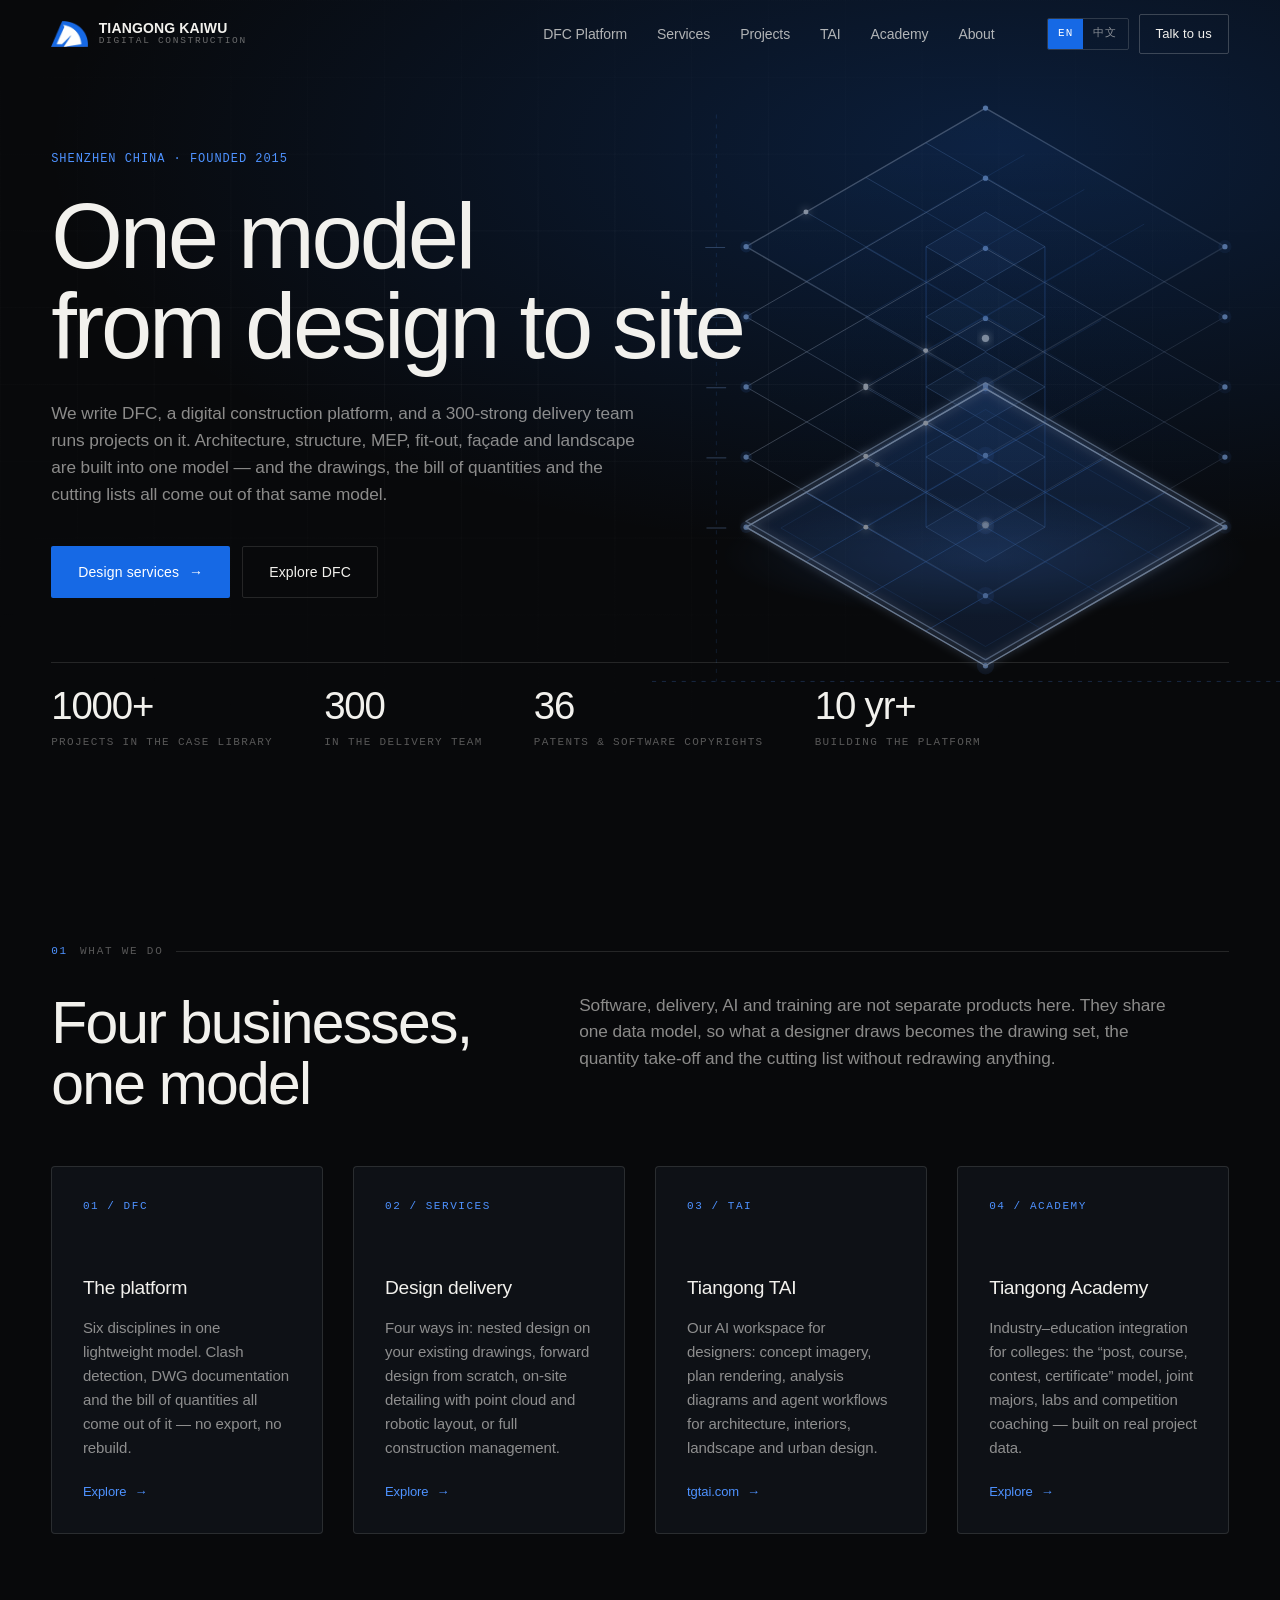
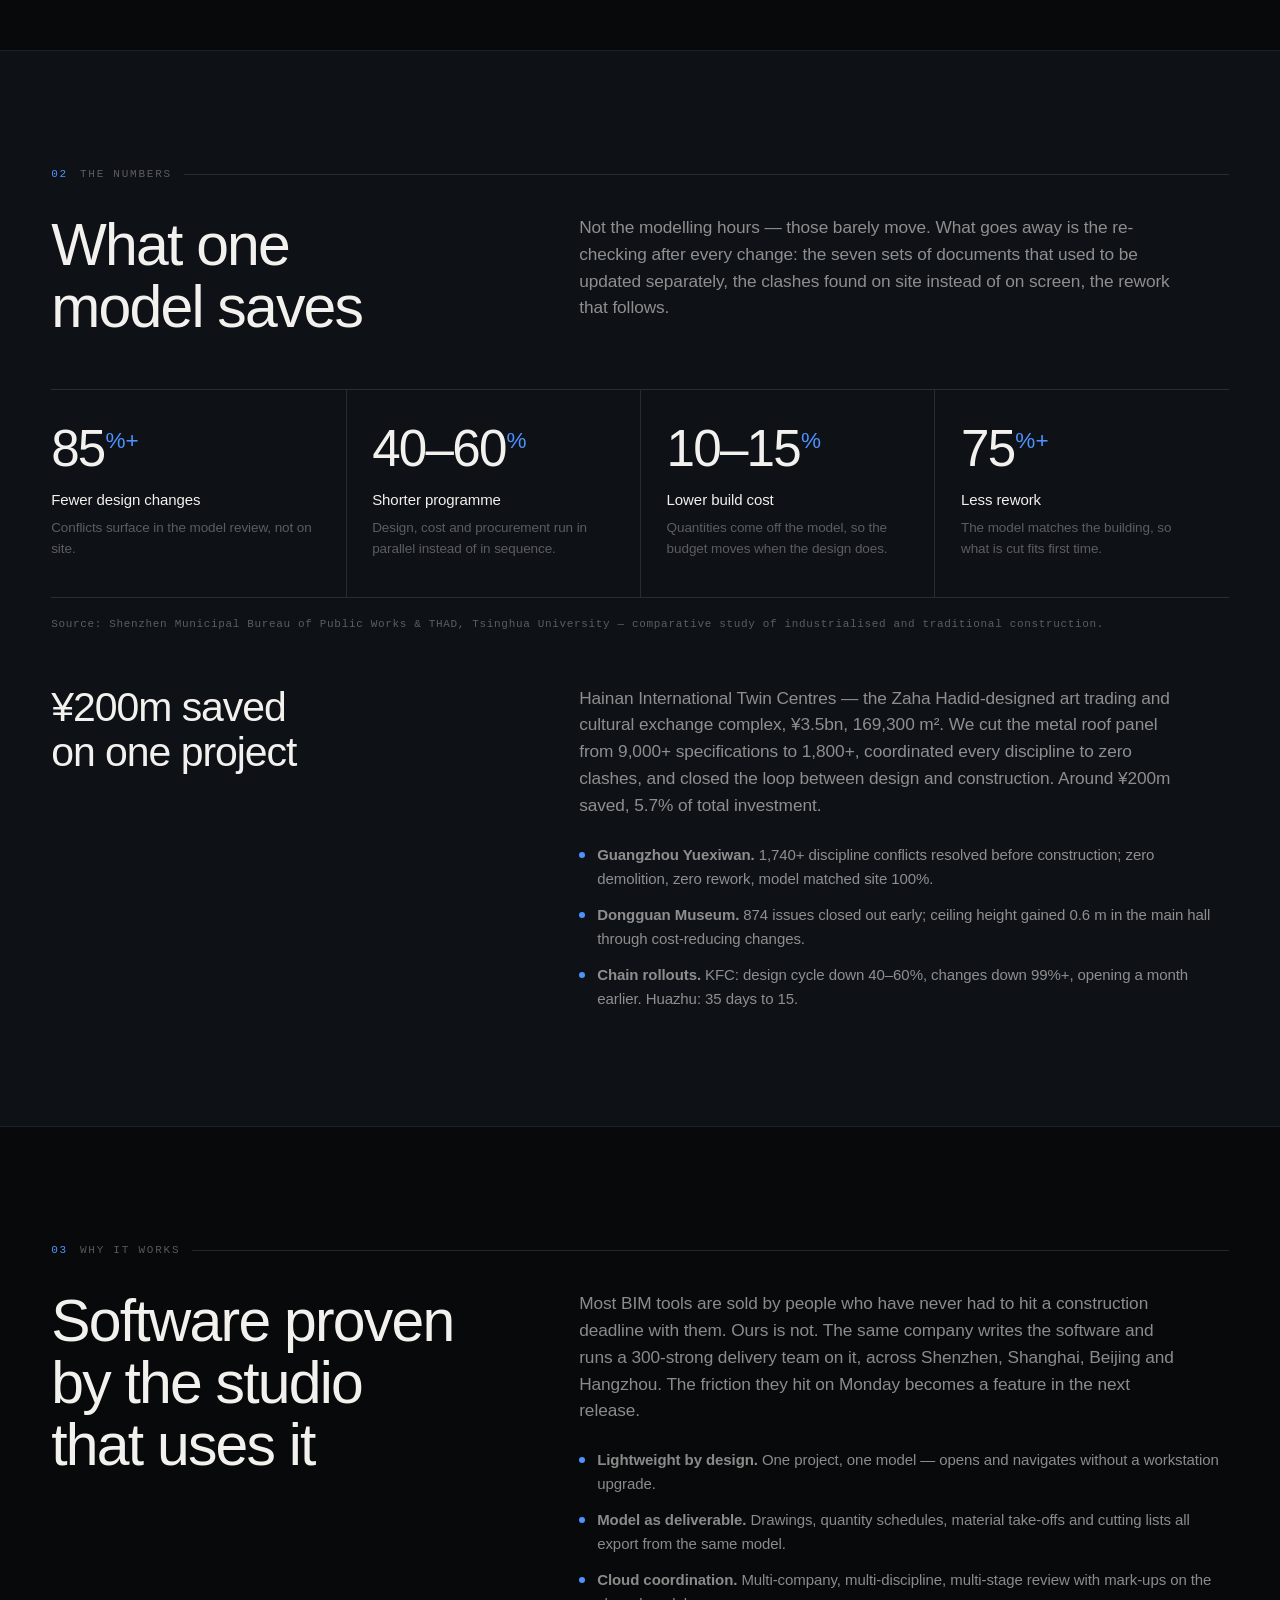
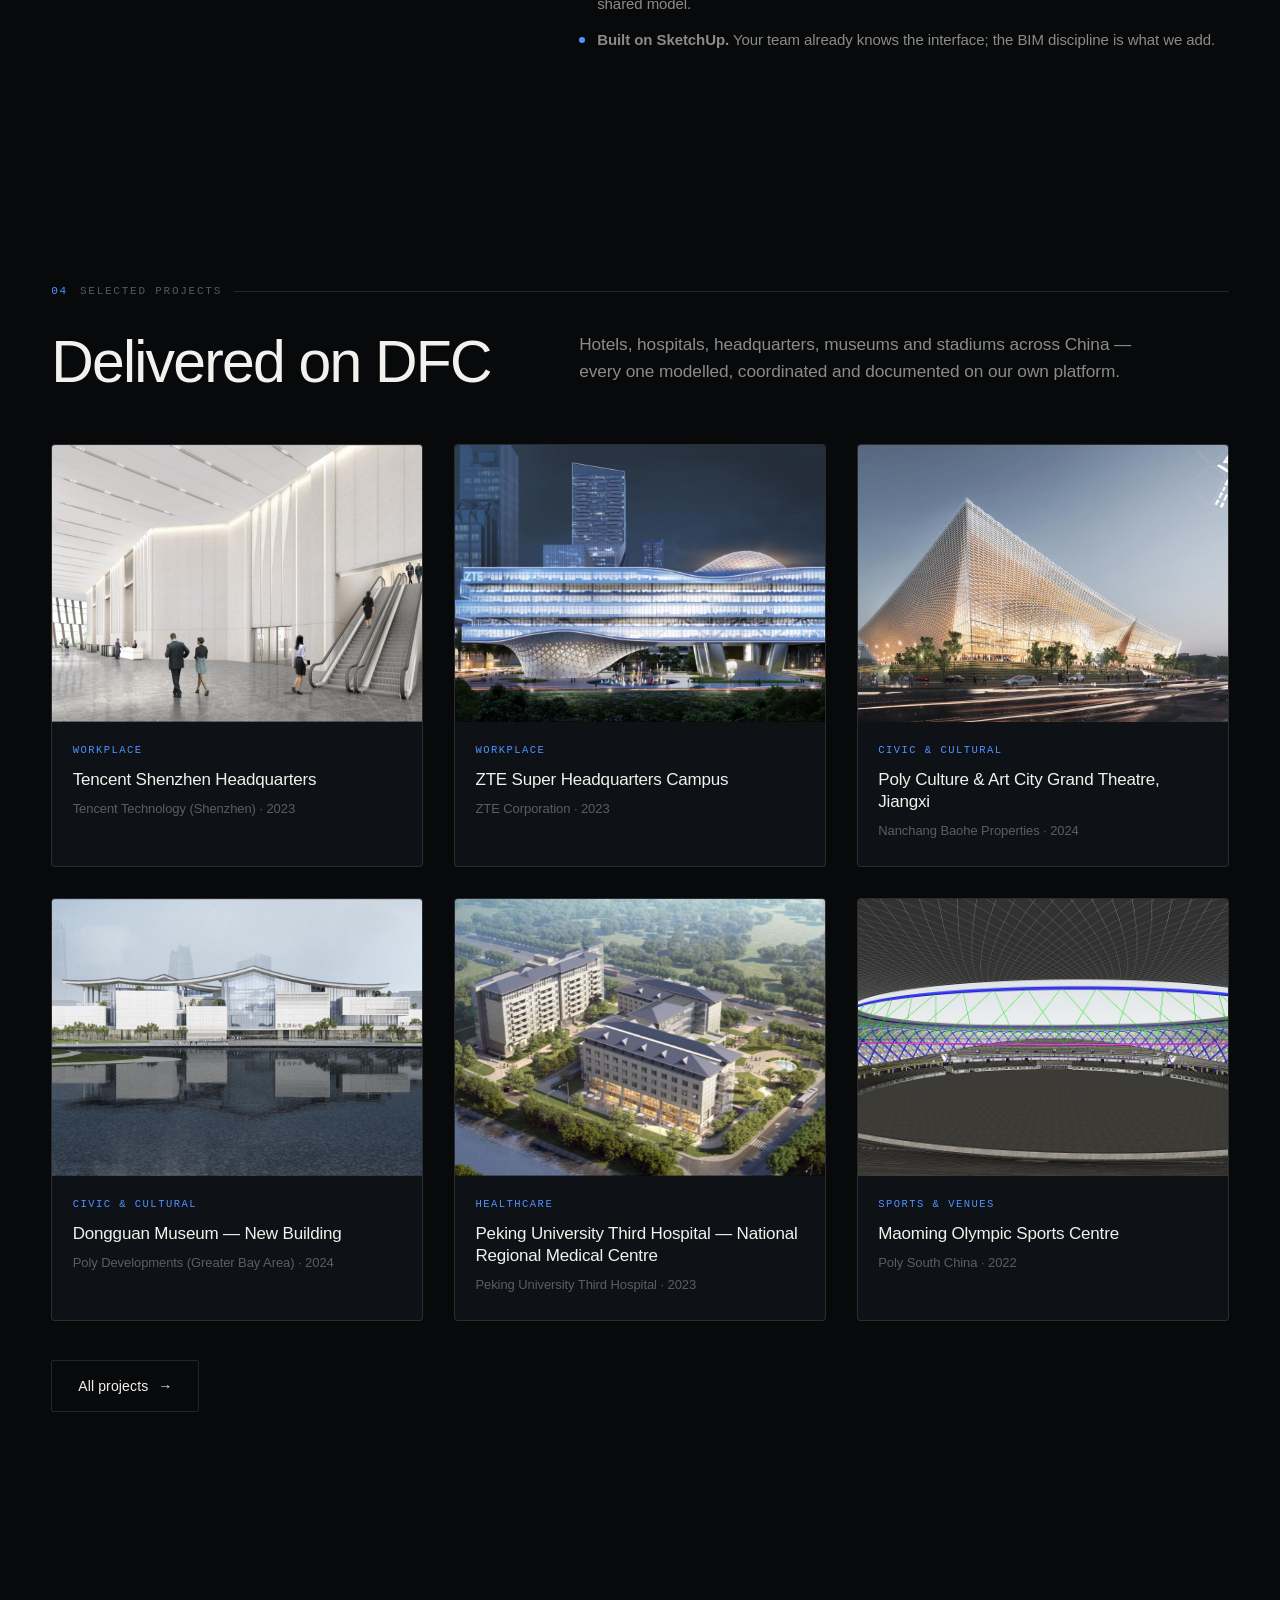
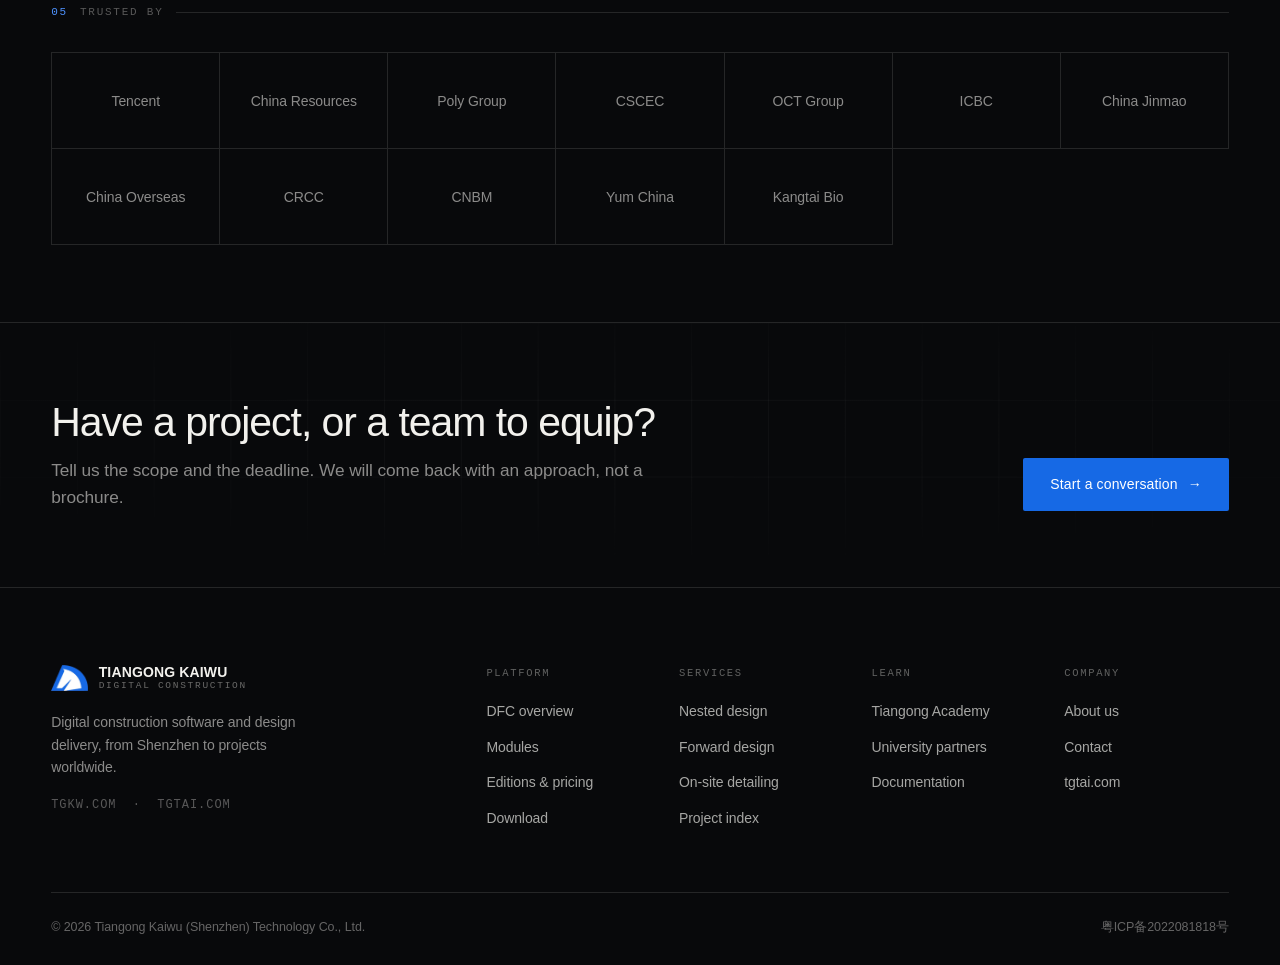
==== index.html @ 5122f786 "按 2026-09-18 会议纪要修改官网 团队规模口径（纪要第 1 条 / 核心结论第二条）   首页「150 人的设计团队」改为「300 人的实施落地团队」。同页数据条的   238、论证段的 7" ====
<!DOCTYPE html>
<html lang="en" data-lang="en">
<head>
<meta charset="UTF-8">
<meta name="viewport" content="width=device-width, initial-scale=1">
<title>Tiangong Kaiwu — Digital Construction Software &amp; Design Delivery</title>
<meta name="description" content="Tiangong Kaiwu builds DFC, a digital construction platform, and delivers BIM design on it with a 300-strong team: one model from concept to site, cutting design changes by 85% and rework by 75% across 1000+ benchmark projects.">
<link rel="icon" href="assets/img/tgkw_logo.png">
<link rel="stylesheet" href="assets/css/main.css">
</head>
<body>
<header data-hdr></header>

<main>

  <!-- ============ HERO ============ -->
  <section class="hero">
    <div class="hero__bg"><div class="blueprint"></div></div>
    <img src="assets/img/hero-axon.svg" alt=""
         style="position:absolute;right:-6%;top:8%;width:min(58vw,820px);opacity:.55;z-index:0;pointer-events:none">
    <div class="wrap hero__in">
      <div class="hero__grid">
        <div>
          <p class="mono accent reveal" style="margin-bottom:22px">
            <span data-lang="en">Shenzhen China · Founded 2015</span>
            <span data-lang="zh">深圳 · 始于 2015</span>
          </p>
          <h1 class="display reveal" data-delay="60">
            <span data-lang="en">One model<br>from design to site</span>
            <span data-lang="zh">一个模型<br>贯通设计与建造</span>
          </h1>
          <p class="lede reveal" data-delay="140">
            <span data-lang="en">We write DFC, a digital construction platform, and a 300-strong delivery team runs projects on it. Architecture, structure, MEP, fit-out, façade and landscape are built into one model — and the drawings, the bill of quantities and the cutting lists all come out of that same model.</span>
            <span data-lang="zh">我们研发 DFC 数字建造平台，并由一支 300 人的实施落地团队用它做项目。建筑、结构、机电、装饰、幕墙、园林建在同一个模型里，施工图、工程量清单与下料单，全部从这一个模型出。</span>
          </p>
          <div class="btn-row reveal" data-delay="200">
            <a class="btn btn--primary" href="services.html">
              <span data-lang="en">Design services</span><span data-lang="zh">设计服务</span>
              <span class="arw">→</span></a>
            <a class="btn btn--ghost" href="dfc.html">
              <span data-lang="en">Explore DFC</span><span data-lang="zh">了解 DFC</span></a>
          </div>
        </div>
      </div>

      <div class="hero__meta reveal" data-delay="260">
        <div><div class="metric__n">1000+</div><div class="metric__l">
          <span data-lang="en">Projects in the case library</span><span data-lang="zh">标杆项目案例</span></div></div>
        <div><div class="metric__n">300</div><div class="metric__l">
          <span data-lang="en">In the delivery team</span><span data-lang="zh">实施落地团队</span></div></div>
        <div><div class="metric__n">36</div><div class="metric__l">
          <span data-lang="en">Patents &amp; software copyrights</span><span data-lang="zh">发明专利与软著</span></div></div>
        <div><div class="metric__n">10 yr+</div><div class="metric__l">
          <span data-lang="en">Building the platform</span><span data-lang="zh">平台自研积累</span></div></div>
      </div>
    </div>
  </section>

  <!-- ============ WHAT WE DO ============ -->
  <section class="section" id="what">
    <div class="wrap">
      <p class="eyebrow reveal"><span class="num">01</span>
        <span data-lang="en">What we do</span><span data-lang="zh">我们做什么</span></p>
      <div class="grid--sidecar grid">
        <h2 class="h1 reveal">
          <span data-lang="en">Four businesses, one model</span>
          <span data-lang="zh">四条业务线，同一个模型</span>
        </h2>
        <p class="lede reveal" data-delay="80">
          <span data-lang="en">Software, delivery, AI and training are not separate products here. They share one data model, so what a designer draws becomes the drawing set, the quantity take-off and the cutting list without redrawing anything.</span>
          <span data-lang="zh">软件、交付、AI 与培训不是四件独立的产品，而是共用一套数据模型：设计师画的模型，直接成为施工图、工程量清单与下料单，无需二次绘制。</span>
        </p>
      </div>

      <div class="grid grid--4 mt-l">
        <a class="card reveal" href="dfc.html">
          <div class="card__ix">01 / DFC</div>
          <h3 class="card__t"><span data-lang="en">The platform</span><span data-lang="zh">DFC 平台</span></h3>
          <p class="card__d">
            <span data-lang="en">Six disciplines in one lightweight model. Clash detection, DWG documentation and the bill of quantities all come out of it — no export, no rebuild.</span>
            <span data-lang="zh">六大专业集成于同一轻量化模型。碰撞检查、DWG 出图与工程量清单全部由它导出，不转换、不重建。</span>
          </p>
          <span class="card__f"><span data-lang="en">Explore</span><span data-lang="zh">了解</span> <span class="arw">→</span></span>
        </a>
        <a class="card reveal" href="services.html" data-delay="60">
          <div class="card__ix">02 / <span data-lang="en">SERVICES</span><span data-lang="zh">服务</span></div>
          <h3 class="card__t"><span data-lang="en">Design delivery</span><span data-lang="zh">设计交付</span></h3>
          <p class="card__d">
            <span data-lang="en">Four ways in: nested design on your existing drawings, forward design from scratch, on-site detailing with point cloud and robotic layout, or full construction management.</span>
            <span data-lang="zh">四种切入方式：基于既有图纸的嵌套设计、从零开始的正向设计、点云与机器人放线的现场深化，以及全过程施工管理。</span>
          </p>
          <span class="card__f"><span data-lang="en">Explore</span><span data-lang="zh">了解</span> <span class="arw">→</span></span>
        </a>
        <a class="card reveal" href="tai.html" data-delay="120">
          <div class="card__ix">03 / TAI</div>
          <h3 class="card__t"><span data-lang="en">Tiangong TAI</span><span data-lang="zh">天宫 TAI</span></h3>
          <p class="card__d">
            <span data-lang="en">Our AI workspace for designers: concept imagery, plan rendering, analysis diagrams and agent workflows for architecture, interiors, landscape and urban design.</span>
            <span data-lang="zh">面向设计师的 AI 工作空间：概念表现、平面渲染、分析图与 Agent 工作流，覆盖建筑、室内、景观与城市设计。</span>
          </p>
          <span class="card__f">tgtai.com <span class="arw">→</span></span>
        </a>
        <a class="card reveal" href="academy.html" data-delay="180">
          <div class="card__ix">04 / <span data-lang="en">ACADEMY</span><span data-lang="zh">教育</span></div>
          <h3 class="card__t"><span data-lang="en">Tiangong Academy</span><span data-lang="zh">天宫课堂</span></h3>
          <p class="card__d">
            <span data-lang="en">Industry–education integration for colleges: the “post, course, contest, certificate” model, joint majors, labs and competition coaching — built on real project data.</span>
            <span data-lang="zh">面向院校的产教融合：岗课赛证一体化育人、共建专业与实训室、赛事辅导，全部基于真实项目数据。</span>
          </p>
          <span class="card__f"><span data-lang="en">Explore</span><span data-lang="zh">了解</span> <span class="arw">→</span></span>
        </a>
      </div>
    </div>
  </section>

  <!-- ============ OUTCOMES ============ -->
  <section class="section" data-surface="alt" id="outcomes">
    <div class="wrap">
      <p class="eyebrow reveal"><span class="num">02</span>
        <span data-lang="en">The numbers</span><span data-lang="zh">可验证的结果</span></p>
      <div class="grid grid--sidecar">
        <h2 class="h1 reveal">
          <span data-lang="en">What one model saves</span>
          <span data-lang="zh">一模到底，省下的是什么</span>
        </h2>
        <p class="lede reveal" data-delay="60">
          <span data-lang="en">Not the modelling hours — those barely move. What goes away is the re-checking after every change: the seven sets of documents that used to be updated separately, the clashes found on site instead of on screen, the rework that follows.</span>
          <span data-lang="zh">省下的不是建模工时——那部分变化不大。真正省掉的，是每次修改之后的反复核对：过去要分别更新的七类成果、到现场才发现的专业冲突，以及随之而来的返工。</span>
        </p>
      </div>

      <ul class="stats mt-l reveal">
        <li>
          <span class="stats__n">85<sup>%+</sup></span>
          <span class="stats__l"><span data-lang="en">Fewer design changes</span><span data-lang="zh">设计变更减少</span></span>
          <span class="stats__d"><span data-lang="en">Conflicts surface in the model review, not on site.</span>
            <span data-lang="zh">冲突在模型评审阶段暴露，而不是在现场。</span></span>
        </li>
        <li>
          <span class="stats__n">40–60<sup>%</sup></span>
          <span class="stats__l"><span data-lang="en">Shorter programme</span><span data-lang="zh">开发周期缩短</span></span>
          <span class="stats__d"><span data-lang="en">Design, cost and procurement run in parallel instead of in sequence.</span>
            <span data-lang="zh">设计、成本与招采并行推进，而非逐段串行。</span></span>
        </li>
        <li>
          <span class="stats__n">10–15<sup>%</sup></span>
          <span class="stats__l"><span data-lang="en">Lower build cost</span><span data-lang="zh">建造成本降低</span></span>
          <span class="stats__d"><span data-lang="en">Quantities come off the model, so the budget moves when the design does.</span>
            <span data-lang="zh">工程量由模型直出，设计一改，成本同步可见。</span></span>
        </li>
        <li>
          <span class="stats__n">75<sup>%+</sup></span>
          <span class="stats__l"><span data-lang="en">Less rework</span><span data-lang="zh">返工率下降</span></span>
          <span class="stats__d"><span data-lang="en">The model matches the building, so what is cut fits first time.</span>
            <span data-lang="zh">模型与现场一致，下料一次到位。</span></span>
        </li>
      </ul>
      <p class="stats-note reveal">
        <span data-lang="en">Source: Shenzhen Municipal Bureau of Public Works &amp; THAD, Tsinghua University — comparative study of industrialised and traditional construction.</span>
        <span data-lang="zh">数据来源：深圳市建筑工务署 · 清华大学建筑设计研究院《工业化建造模式与传统建造模式数字化比较研究》课题</span>
      </p>

      <div class="grid grid--sidecar mt-l">
        <h3 class="h2 reveal">
          <span data-lang="en">¥200m saved on one project</span>
          <span data-lang="zh">一个项目，省下 2 亿元</span>
        </h3>
        <div>
          <p class="lede reveal" data-delay="60">
            <span data-lang="en">Hainan International Twin Centres — the Zaha Hadid-designed art trading and cultural exchange complex, ¥3.5bn, 169,300 m². We cut the metal roof panel from 9,000+ specifications to 1,800+, coordinated every discipline to zero clashes, and closed the loop between design and construction. Around ¥200m saved, 5.7% of total investment.</span>
            <span data-lang="zh">海南国际双中心——扎哈事务所设计的文物艺术品交易中心与国际文化交流中心，总投资 35 亿元，16.93 万㎡。金属屋面板规格从 9000 余种优化至 1800 余种，全专业零碰撞，设计与施工闭环管理。合计节省约 2 亿元，占总投资的 5.7%。</span>
          </p>
          <ul class="checks reveal" data-delay="120">
            <li><span data-lang="en"><strong>Guangzhou Yuexiwan.</strong> 1,740+ discipline conflicts resolved before construction; zero demolition, zero rework, model matched site 100%.</span>
                <span data-lang="zh"><strong>广州玥玺湾。</strong>施工前前置解决专业冲突 1740+ 条，零拆改、零返工，模型与现场 100% 吻合。</span></li>
            <li><span data-lang="en"><strong>Dongguan Museum.</strong> 874 issues closed out early; ceiling height gained 0.6 m in the main hall through cost-reducing changes.</span>
                <span data-lang="zh"><strong>东莞市博物馆。</strong>前置解决各专业问题 874 条；通过设计优化实现"负变更"，综合大厅净高提升 0.6 米。</span></li>
            <li><span data-lang="en"><strong>Chain rollouts.</strong> KFC: design cycle down 40–60%, changes down 99%+, opening a month earlier. Huazhu: 35 days to 15.</span>
                <span data-lang="zh"><strong>连锁品牌复制。</strong>肯德基：设计周期缩短 40–60%，变更减少 99%+，开业提前一个月。华住：35 天压缩至 15 天。</span></li>
          </ul>
        </div>
      </div>
    </div>
  </section>

  <!-- ============ THE ARGUMENT ============ -->
  <section class="section">
    <div class="wrap">
      <p class="eyebrow reveal"><span class="num">03</span>
        <span data-lang="en">Why it works</span><span data-lang="zh">为什么成立</span></p>
      <div class="grid grid--sidecar">
        <h2 class="h1 reveal">
          <span data-lang="en">Software proven by the studio that uses it</span>
          <span data-lang="zh">软件的说服力，来自用它干活的团队</span>
        </h2>
        <div>
          <p class="lede reveal" data-delay="60">
            <span data-lang="en">Most BIM tools are sold by people who have never had to hit a construction deadline with them. Ours is not. The same company writes the software and runs a 300-strong delivery team on it, across Shenzhen, Shanghai, Beijing and Hangzhou. The friction they hit on Monday becomes a feature in the next release.</span>
            <span data-lang="zh">多数 BIM 软件的开发者，从未真正用它赶过施工节点。我们不同：写代码的和做项目的是同一家公司，300 人的实施落地团队分布在深圳、上海、北京、杭州，每天用它交付。他们周一遇到的卡点，会成为下一个版本的功能。</span>
          </p>
          <ul class="checks reveal" data-delay="120">
            <li><span data-lang="en"><strong>Lightweight by design.</strong> One project, one model — opens and navigates without a workstation upgrade.</span>
                <span data-lang="zh"><strong>轻量化。</strong>一个项目一个模型，打开浏览不卡顿，无需升级图形工作站。</span></li>
            <li><span data-lang="en"><strong>Model as deliverable.</strong> Drawings, quantity schedules, material take-offs and cutting lists all export from the same model.</span>
                <span data-lang="zh"><strong>一模多用。</strong>施工图、工程量清单、物料表、下料单，均由同一模型导出。</span></li>
            <li><span data-lang="en"><strong>Cloud coordination.</strong> Multi-company, multi-discipline, multi-stage review with mark-ups on the shared model.</span>
                <span data-lang="zh"><strong>云端协同。</strong>多公司、多专业、多阶段协作，模型审图可批注。</span></li>
            <li><span data-lang="en"><strong>Built on SketchUp.</strong> Your team already knows the interface; the BIM discipline is what we add.</span>
                <span data-lang="zh"><strong>基于 SketchUp。</strong>团队无需重学界面，我们补齐的是 BIM 能力。</span></li>
          </ul>
        </div>
      </div>
    </div>
  </section>

  <!-- ============ FEATURED PROJECTS ============ -->
  <section class="section">
    <div class="wrap">
      <p class="eyebrow reveal"><span class="num">04</span>
        <span data-lang="en">Selected projects</span><span data-lang="zh">精选项目</span></p>
      <div class="grid grid--sidecar">
        <h2 class="h1 reveal">
          <span data-lang="en">Delivered on DFC</span>
          <span data-lang="zh">全部由 DFC 交付</span>
        </h2>
        <p class="lede reveal" data-delay="60">
          <span data-lang="en">Hotels, hospitals, headquarters, museums and stadiums across China — every one modelled, coordinated and documented on our own platform.</span>
          <span data-lang="zh">酒店、医院、总部、博物馆与体育场馆，遍布全国。每一个都在我们自己的平台上建模、协同与出图。</span>
        </p>
      </div>
      <div class="grid grid--3 mt-l" data-projects-featured="6"></div>
      <div class="btn-row">
        <a class="btn btn--ghost" href="projects.html">
          <span data-lang="en">All projects</span><span data-lang="zh">全部项目</span> <span class="arw">→</span></a>
      </div>
    </div>
  </section>

  <!-- ============ CLIENTS ============ -->
  <section class="section section--tight">
    <div class="wrap">
      <p class="eyebrow reveal"><span class="num">05</span>
        <span data-lang="en">Trusted by</span><span data-lang="zh">服务客户</span></p>
      <ul class="logos reveal" data-clients></ul>
    </div>
  </section>

  <!-- ============ CTA ============ -->
  <section class="section section--tight cta">
    <div class="blueprint"></div>
    <div class="wrap cta__in">
      <div>
        <h2 class="h2 reveal">
          <span data-lang="en">Have a project, or a team to equip?</span>
          <span data-lang="zh">有项目，或有团队需要工具？</span>
        </h2>
        <p class="lede mt-s reveal" data-delay="60">
          <span data-lang="en">Tell us the scope and the deadline. We will come back with an approach, not a brochure.</span>
          <span data-lang="zh">告诉我们范围与工期，我们回复方案，而不是宣传册。</span>
        </p>
      </div>
      <div class="btn-row reveal" data-delay="120" style="margin-top:0">
        <a class="btn btn--primary" href="contact.html">
          <span data-lang="en">Start a conversation</span><span data-lang="zh">开始沟通</span> <span class="arw">→</span></a>
      </div>
    </div>
  </section>

</main>

<footer data-ftr></footer>
<script src="assets/js/data.js"></script>
<script src="assets/js/site.js"></script>
</body>
</html>
---- assets/css/main.css ----
/* ==========================================================================
   TIANGONG KAIWU — Design System
   Edit tokens here; everything else inherits.
   ========================================================================== */

/* ---- 1. Tokens ---------------------------------------------------------- */
:root{
  /* Brand */
  --brand:        #1669E5;
  --brand-lift:   #4E92FF;
  --brand-deep:   #0B3F8F;

  /* Ink surfaces (default = dark) */
  --bg:           #08090B;
  --bg-2:         #0E1116;
  --bg-3:         #151A21;
  --fg:           #F2F1ED;
  --muted:        rgba(242,241,237,.56);
  --faint:        rgba(242,241,237,.34);
  --line:         rgba(242,241,237,.12);
  --line-soft:    rgba(242,241,237,.07);

  /* Type */
  --font-sans: -apple-system, BlinkMacSystemFont, "Segoe UI", "Helvetica Neue",
               "PingFang SC", "Hiragino Sans GB", "Microsoft YaHei",
               "Source Han Sans SC", "Noto Sans CJK SC", sans-serif;
  --font-mono: ui-monospace, SFMono-Regular, "SF Mono", Menlo, Consolas,
               "Liberation Mono", monospace;

  /* Rhythm */
  --wrap:       1400px;
  --gutter:     clamp(20px, 4vw, 56px);
  --sec-y:      clamp(72px, 9vw, 152px);
  --radius:     2px;
  --radius-lg:  4px;

  /* Motion */
  --ease: cubic-bezier(.22,.61,.36,1);
}

/* Alt surface — put data-surface="alt" on any <section> for a subtle
   step up from the page background while staying in the dark palette. */
[data-surface="alt"]{
  --bg:        #0E1116;
  --bg-2:      #161B22;
  --bg-3:      #1D242E;
}
.section[data-surface="alt"]{ border-block:1px solid var(--line-soft); }
.section[data-surface="alt"]:last-child{ border-bottom:0; }

/* Light surface — available but unused; the site runs one dark palette. */
[data-surface="light"]{
  --bg:        #F2F1ED;
  --bg-2:      #E8E6E0;
  --bg-3:      #DEDBD3;
  --fg:        #08090B;
  --muted:     rgba(8,9,11,.60);
  --faint:     rgba(8,9,11,.38);
  --line:      rgba(8,9,11,.14);
  --line-soft: rgba(8,9,11,.08);
}

/* ---- 2. Reset ----------------------------------------------------------- */
*,*::before,*::after{ box-sizing:border-box; }
html{ -webkit-text-size-adjust:100%; scroll-behavior:smooth; }
body{
  margin:0; background:var(--bg); color:var(--fg);
  font-family:var(--font-sans); font-size:16px; line-height:1.6;
  font-weight:400; letter-spacing:-.005em;
  -webkit-font-smoothing:antialiased; -moz-osx-font-smoothing:grayscale;
  overflow-x:hidden;
}
img,svg,video{ display:block; max-width:100%; }
a{ color:inherit; text-decoration:none; }
button{ font:inherit; color:inherit; background:none; border:0; cursor:pointer; }
input,select,textarea{ font:inherit; color:inherit; }
h1,h2,h3,h4,p,figure{ margin:0; }
ul,ol{ margin:0; padding:0; list-style:none; }
::selection{ background:var(--brand); color:#fff; }
:focus-visible{ outline:2px solid var(--brand-lift); outline-offset:3px; }

/* ---- 3. Bilingual switch ------------------------------------------------ */
/* Markup pattern:  <span data-lang="en">Design</span><span data-lang="zh">设计</span> */
html[data-lang="en"] [data-lang="zh"],
html[data-lang="zh"] [data-lang="en"]{ display:none !important; }

/* ---- 4. Layout ---------------------------------------------------------- */
.wrap{ width:100%; max-width:var(--wrap); margin-inline:auto; padding-inline:var(--gutter); }
.section{ background:var(--bg); color:var(--fg); padding-block:var(--sec-y); position:relative; }
.section--tight{ padding-block:clamp(48px,6vw,88px); }
.section--flush{ padding-block:0; }
.rule{ height:1px; background:var(--line); border:0; margin:0; }

.grid{ display:grid; gap:clamp(20px,2.4vw,36px); }
.grid--2{ grid-template-columns:repeat(2,1fr); }
.grid--3{ grid-template-columns:repeat(3,1fr); }
.grid--4{ grid-template-columns:repeat(4,1fr); }
.grid--sidecar{ grid-template-columns:minmax(0,5fr) minmax(0,7fr); gap:clamp(28px,5vw,80px); }
@media (max-width:900px){
  .grid--2,.grid--3,.grid--4,.grid--sidecar{ grid-template-columns:1fr; }
}
@media (min-width:901px) and (max-width:1180px){
  .grid--4{ grid-template-columns:repeat(2,1fr); }
}

/* ---- 5. Type ------------------------------------------------------------ */
.eyebrow{
  font-family:var(--font-mono); font-size:11px; letter-spacing:.16em;
  text-transform:uppercase; color:var(--faint);
  display:flex; align-items:center; gap:12px; margin-bottom:clamp(20px,2.4vw,32px);
}
.eyebrow::after{ content:""; flex:1; height:1px; background:var(--line); }
.eyebrow .num{ color:var(--brand-lift); }

.display{
  font-size:clamp(40px,7.2vw,104px); line-height:.98;
  letter-spacing:-.035em; font-weight:500; text-wrap:balance;
}
.h1{ font-size:clamp(32px,4.6vw,64px); line-height:1.05; letter-spacing:-.03em; font-weight:500; text-wrap:balance; }
.h2{ font-size:clamp(26px,3.2vw,44px); line-height:1.1;  letter-spacing:-.025em; font-weight:500; text-wrap:balance; }
.h3{ font-size:clamp(19px,1.6vw,24px); line-height:1.25; letter-spacing:-.015em; font-weight:500; }
.lede{ font-size:clamp(17px,1.35vw,21px); line-height:1.55; color:var(--muted); max-width:62ch; }
.body{ color:var(--muted); max-width:66ch; }
.small{ font-size:14px; color:var(--muted); }
.mono{ font-family:var(--font-mono); font-size:12px; letter-spacing:.08em; text-transform:uppercase; }
.accent{ color:var(--brand-lift); }
html[data-lang="zh"] .display,
html[data-lang="zh"] .h1{ letter-spacing:-.01em; line-height:1.12; }

/* ---- 6. Buttons --------------------------------------------------------- */
.btn{
  display:inline-flex; align-items:center; gap:10px;
  padding:14px 26px; border-radius:var(--radius);
  font-size:14px; font-weight:500; letter-spacing:.01em;
  border:1px solid transparent; transition:.25s var(--ease);
  white-space:nowrap;
}
.btn .arw{ transition:transform .25s var(--ease); }
.btn:hover .arw{ transform:translateX(4px); }
.btn--primary{ background:var(--brand); color:#fff; }
.btn--primary:hover{ background:var(--brand-lift); }
.btn--ghost{ border-color:var(--line); color:var(--fg); }
.btn--ghost:hover{ border-color:var(--fg); background:color-mix(in srgb, var(--fg) 6%, transparent); }
.btn--sm{ padding:9px 16px; font-size:13px; }
.btn-row{ display:flex; flex-wrap:wrap; gap:12px; margin-top:clamp(28px,3vw,40px); }

.link{
  display:inline-flex; align-items:center; gap:8px;
  font-size:14px; padding-bottom:3px;
  border-bottom:1px solid var(--line); transition:.25s var(--ease);
}
.link:hover{ border-color:var(--brand-lift); color:var(--brand-lift); }

/* ---- 7. Header ---------------------------------------------------------- */
.hdr{
  position:fixed; inset:0 0 auto 0; z-index:100;
  border-bottom:1px solid transparent; transition:.3s var(--ease);
}
.hdr.is-stuck{
  background:color-mix(in srgb, #08090B 82%, transparent);
  backdrop-filter:blur(16px) saturate(150%);
  -webkit-backdrop-filter:blur(16px) saturate(150%);
  border-bottom-color:rgba(242,241,237,.10);
}
.hdr__in{ display:flex; align-items:center; gap:clamp(20px,3vw,48px); height:68px; }
.brand{ display:flex; align-items:center; gap:11px; flex:0 0 auto; }
.brand img{ height:26px; width:auto; }
.brand__txt{ font-size:14px; font-weight:600; letter-spacing:.01em; line-height:1.1; color:#F2F1ED; }
.brand__txt small{ display:block; font-family:var(--font-mono); font-size:9.5px;
  letter-spacing:.18em; color:rgba(242,241,237,.42); font-weight:400; text-transform:uppercase; }

.nav{ display:flex; align-items:center; gap:2px; margin-left:auto; }
.nav a{
  position:relative; padding:9px 14px; font-size:14px;
  color:rgba(242,241,237,.72); transition:color .2s var(--ease);
}
.nav a:hover,.nav a[aria-current="page"]{ color:#F2F1ED; }
.nav a[aria-current="page"]::after{
  content:""; position:absolute; left:14px; right:14px; bottom:2px;
  height:1px; background:var(--brand-lift);
}
.hdr__act{ display:flex; align-items:center; gap:10px; flex:0 0 auto; }

.lang{ display:flex; border:1px solid rgba(242,241,237,.16); border-radius:var(--radius); overflow:hidden; }
.lang button{
  padding:6px 10px; font-family:var(--font-mono); font-size:11px; letter-spacing:.1em;
  color:rgba(242,241,237,.55); transition:.2s var(--ease);
}
.lang button[aria-pressed="true"]{ background:var(--brand); color:#fff; }
.hdr .btn--ghost{ border-color:rgba(242,241,237,.22); color:#F2F1ED; }
.hdr .btn--ghost:hover{ border-color:#F2F1ED; background:rgba(242,241,237,.07); }

.burger{ display:none; width:40px; height:40px; align-items:center; justify-content:center; }
.burger span{ display:block; width:20px; height:1.5px; background:#F2F1ED; position:relative; transition:.25s var(--ease); }
.burger span::before,.burger span::after{
  content:""; position:absolute; left:0; width:20px; height:1.5px; background:#F2F1ED; transition:.25s var(--ease);
}
.burger span::before{ top:-6px; } .burger span::after{ top:6px; }
.burger[aria-expanded="true"] span{ background:transparent; }
.burger[aria-expanded="true"] span::before{ top:0; transform:rotate(45deg); }
.burger[aria-expanded="true"] span::after{ top:0; transform:rotate(-45deg); }

@media (max-width:1060px){
  .nav{
    position:fixed; inset:68px 0 auto 0; flex-direction:column; align-items:stretch; gap:0;
    background:#0E1116; border-bottom:1px solid rgba(242,241,237,.12);
    padding:8px var(--gutter) 24px; margin:0;
    transform:translateY(-8px); opacity:0; pointer-events:none; transition:.28s var(--ease);
  }
  .nav.is-open{ transform:none; opacity:1; pointer-events:auto; }
  .nav a{ padding:15px 0; border-bottom:1px solid rgba(242,241,237,.07); font-size:17px; }
  .nav a[aria-current="page"]::after{ display:none; }
  .burger{ display:flex; margin-left:auto; }
  .hdr__act{ margin-left:0; }
  .hdr__act .btn{ display:none; }
}

/* ---- 8. Hero ------------------------------------------------------------ */
.hero{
  position:relative; min-height:clamp(560px,92vh,940px);
  display:flex; align-items:flex-end; padding-top:140px; padding-bottom:clamp(48px,6vw,80px);
  overflow:hidden; background:var(--bg);
}
.hero__bg{ position:absolute; inset:0; z-index:0; }
.hero__bg::after{
  content:""; position:absolute; inset:0;
  background:
    radial-gradient(120% 80% at 78% 18%, rgba(22,105,229,.22), transparent 62%),
    linear-gradient(180deg, rgba(8,9,11,.55) 0%, rgba(8,9,11,.10) 38%, rgba(8,9,11,.94) 100%);
}
.hero__in{ position:relative; z-index:1; width:100%; }
.hero__grid{ display:grid; grid-template-columns:minmax(0,1fr) auto; gap:40px; align-items:end; }
@media (max-width:900px){ .hero__grid{ grid-template-columns:1fr; } }
.hero .lede{ margin-top:clamp(20px,2.4vw,28px); }

/* Animated axonometric model — pointer parallax on the container, motion in the SVG */
.hero__model{
  position:absolute; right:-6%; top:6%; width:min(58vw,820px); aspect-ratio:900/760;
  z-index:0; pointer-events:none; opacity:.62;
  transform:translate3d(var(--px,0px), var(--py,0px), 0);
  transition:transform .65s var(--ease); will-change:transform;
}
.hero__model object,
.hero__model img{ display:block; width:100%; height:100%; border:0; pointer-events:none; }
.hero__model::before{
  content:""; position:absolute; z-index:-1; inset:14% 10% 18% 10%;
  background:radial-gradient(60% 55% at 50% 45%, rgba(78,146,255,.30), transparent 70%);
  filter:blur(46px); animation:modelBloom 9s ease-in-out infinite;
}
@keyframes modelBloom{ 0%,100%{ opacity:.55; transform:scale(.94) } 50%{ opacity:1; transform:scale(1.04) } }
@media (max-width:900px){
  .hero__model{ right:-14%; top:2%; width:min(96vw,620px); opacity:.34; }
}
@media (prefers-reduced-motion:reduce){
  .hero__model{ transform:none; transition:none; }
}

.hero__meta{ display:flex; gap:clamp(24px,4vw,64px); flex-wrap:wrap;
  border-top:1px solid var(--line); margin-top:clamp(40px,5vw,64px); padding-top:24px; }
.metric__n{ font-size:clamp(28px,3vw,40px); font-weight:500; letter-spacing:-.03em; line-height:1; }
.metric__l{ font-family:var(--font-mono); font-size:11px; letter-spacing:.12em;
  text-transform:uppercase; color:var(--faint); margin-top:8px; }

/* Blueprint grid backdrop */
.blueprint{
  position:absolute; inset:0;
  background-image:
    linear-gradient(rgba(242,241,237,.045) 1px, transparent 1px),
    linear-gradient(90deg, rgba(242,241,237,.045) 1px, transparent 1px);
  background-size:clamp(48px,6vw,88px) clamp(48px,6vw,88px);
  mask-image:radial-gradient(90% 70% at 50% 40%, #000 20%, transparent 78%);
  -webkit-mask-image:radial-gradient(90% 70% at 50% 40%, #000 20%, transparent 78%);
}

/* ---- 9. Cards ----------------------------------------------------------- */
.card{
  position:relative; display:flex; flex-direction:column;
  padding:clamp(24px,2.4vw,36px); border:1px solid var(--line);
  border-radius:var(--radius-lg); background:var(--bg-2);
  transition:.3s var(--ease); min-height:100%;
}
a.card:hover{ border-color:color-mix(in srgb, var(--brand-lift) 55%, var(--line)); transform:translateY(-3px); }
.card__ix{ font-family:var(--font-mono); font-size:11px; letter-spacing:.14em; color:var(--brand-lift); }
.card__t{ font-size:clamp(18px,1.5vw,22px); font-weight:500; letter-spacing:-.015em; margin-top:clamp(40px,4.5vw,64px); }
.card__d{ color:var(--muted); font-size:15px; margin-top:12px; }
.card__f{ margin-top:auto; padding-top:22px; display:flex; align-items:center; gap:8px; font-size:13px; color:var(--brand-lift); }

/* Thumb-led card (projects) */
.tile{ display:block; border:1px solid var(--line); border-radius:var(--radius-lg);
  overflow:hidden; background:var(--bg-2); transition:.3s var(--ease); }
.tile:hover{ border-color:color-mix(in srgb, var(--brand-lift) 55%, var(--line)); transform:translateY(-3px); }
.tile__ph{
  aspect-ratio:4/3; position:relative; overflow:hidden;
  background:
    linear-gradient(135deg, var(--bg-3), var(--bg-2)),
    var(--bg-3);
  display:grid; place-items:center;
}
.tile__ph img{ position:absolute; inset:0; width:100%; height:100%; object-fit:cover;
  transition:transform .6s var(--ease); }
.tile:hover .tile__ph img{ transform:scale(1.04); }
.tile__ph::before{ /* placeholder blueprint texture when no <img> */
  content:""; position:absolute; inset:0;
  background-image:
    linear-gradient(rgba(242,241,237,.06) 1px,transparent 1px),
    linear-gradient(90deg, rgba(242,241,237,.06) 1px,transparent 1px);
  background-size:28px 28px;
}
.tile__ph .ph-mark{ position:relative; font-family:var(--font-mono); font-size:11px;
  letter-spacing:.14em; color:var(--faint); text-transform:uppercase; }
.tile__b{ padding:20px clamp(18px,1.6vw,24px) 24px; }
.tile__cat{ font-family:var(--font-mono); font-size:10.5px; letter-spacing:.14em;
  text-transform:uppercase; color:var(--brand-lift); }
.tile__t{ font-size:17px; font-weight:500; letter-spacing:-.01em; margin-top:10px; line-height:1.3; }
.tile__m{ font-size:13px; color:var(--faint); margin-top:8px; }

/* ---- 10. Feature rows --------------------------------------------------- */
.frow{ display:grid; grid-template-columns:minmax(0,1fr) minmax(0,1fr);
  gap:clamp(28px,5vw,80px); align-items:center; padding-block:clamp(40px,5vw,72px);
  border-top:1px solid var(--line); }
.frow:first-of-type{ border-top:0; }
.frow--flip > *:first-child{ order:2; }
@media (max-width:900px){ .frow{ grid-template-columns:1fr; } .frow--flip > *:first-child{ order:0; } }
.frow__media{ aspect-ratio:16/11; border:1px solid var(--line); border-radius:var(--radius-lg);
  background:var(--bg-2); position:relative; overflow:hidden; display:grid; place-items:center; }
.frow__media img{ position:absolute; inset:0; width:100%; height:100%; object-fit:cover; }

/* ---- 11. Lists ---------------------------------------------------------- */
.checks{ margin-top:24px; display:grid; gap:12px; }
.checks li{ display:flex; gap:12px; align-items:flex-start; font-size:15px; color:var(--muted); }
.checks li::before{ content:""; flex:0 0 auto; width:6px; height:6px; margin-top:9px;
  background:var(--brand-lift); border-radius:50%; }

.deflist{ border-top:1px solid var(--line); }
.deflist > div{ display:grid; grid-template-columns:minmax(0,3fr) minmax(0,7fr);
  gap:clamp(16px,3vw,48px); padding-block:clamp(20px,2.2vw,30px); border-bottom:1px solid var(--line); }
@media (max-width:760px){ .deflist > div{ grid-template-columns:1fr; gap:8px; } }
.deflist dt{ font-size:16px; font-weight:500; }
.deflist dd{ margin:0; color:var(--muted); font-size:15px; }

/* ---- 12. Logo wall ------------------------------------------------------ */
.logos{ display:grid; grid-template-columns:repeat(auto-fill,minmax(160px,1fr));
  border-top:1px solid var(--line); border-left:1px solid var(--line); }
.logos li{ display:grid; place-items:center; min-height:96px; padding:18px;
  border-right:1px solid var(--line); border-bottom:1px solid var(--line);
  font-size:14px; color:var(--muted); text-align:center; transition:.25s var(--ease); }
.logos li:hover{ color:var(--fg); background:color-mix(in srgb, var(--fg) 4%, transparent); }
.logos img{ max-height:32px; width:auto; opacity:.6; filter:grayscale(1); transition:.25s var(--ease); }
.logos li:hover img{ opacity:1; filter:none; }

/* ---- 13. Filters -------------------------------------------------------- */
.filters{ display:flex; flex-wrap:wrap; gap:8px; margin-bottom:clamp(28px,3vw,44px); }
.chip{ padding:8px 16px; border:1px solid var(--line); border-radius:100px;
  font-size:13px; color:var(--muted); transition:.2s var(--ease); }
.chip:hover{ color:var(--fg); border-color:var(--fg); }
.chip[aria-pressed="true"]{ background:var(--brand); border-color:var(--brand); color:#fff; }

/* ---- 14. CTA band ------------------------------------------------------- */
.cta{ position:relative; overflow:hidden; border-top:1px solid var(--line); }
.cta .blueprint{ opacity:.8; }
.cta__in{ position:relative; z-index:1; display:flex; flex-wrap:wrap; gap:32px;
  align-items:flex-end; justify-content:space-between; }

/* ---- 15. Footer --------------------------------------------------------- */
.ftr{ background:#08090B; color:#F2F1ED; border-top:1px solid rgba(242,241,237,.12); padding-block:clamp(48px,6vw,80px) 28px; }
.ftr__top{ display:grid; grid-template-columns:minmax(0,4fr) minmax(0,8fr);
  gap:clamp(32px,5vw,72px); padding-bottom:clamp(36px,4vw,56px); }
@media (max-width:860px){ .ftr__top{ grid-template-columns:1fr; } }
.ftr__cols{ display:grid; grid-template-columns:repeat(4,1fr); gap:28px; }
@media (max-width:860px){ .ftr__cols{ grid-template-columns:repeat(2,1fr); } }
.ftr h4{ font-family:var(--font-mono); font-size:10.5px; letter-spacing:.16em;
  text-transform:uppercase; color:rgba(242,241,237,.38); margin-bottom:16px; font-weight:400; }
.ftr li{ margin-bottom:10px; }
.ftr li a{ font-size:14px; color:rgba(242,241,237,.68); transition:color .2s var(--ease); }
.ftr li a:hover{ color:#F2F1ED; }
.ftr__btm{ border-top:1px solid rgba(242,241,237,.12); padding-top:24px;
  display:flex; flex-wrap:wrap; gap:16px; justify-content:space-between;
  font-size:12.5px; color:rgba(242,241,237,.40); }
.ftr__btm a{ color:inherit; } .ftr__btm a:hover{ color:#F2F1ED; }

/* ---- 16. Forms ---------------------------------------------------------- */
.field{ display:grid; gap:8px; }
.field label{ font-family:var(--font-mono); font-size:10.5px; letter-spacing:.14em;
  text-transform:uppercase; color:var(--faint); }
.field input,.field select,.field textarea{
  width:100%; padding:13px 14px; background:var(--bg-2);
  border:1px solid var(--line); border-radius:var(--radius); transition:.2s var(--ease);
}
.field input:focus,.field select:focus,.field textarea:focus{ border-color:var(--brand-lift); outline:none; }
.field textarea{ min-height:120px; resize:vertical; }

/* ---- 17. Reveal --------------------------------------------------------- */
.reveal{ opacity:0; transform:translateY(18px); transition:opacity .7s var(--ease), transform .7s var(--ease); }
.reveal.is-in{ opacity:1; transform:none; }
@media (prefers-reduced-motion:reduce){
  .reveal{ opacity:1; transform:none; transition:none; }
  *{ animation-duration:.01ms !important; transition-duration:.01ms !important; }
  html{ scroll-behavior:auto; }
}

/* ---- 18. Utilities ------------------------------------------------------ */
.mt-s{ margin-top:12px; } .mt-m{ margin-top:24px; } .mt-l{ margin-top:clamp(32px,4vw,56px); }
.sr-only{ position:absolute; width:1px; height:1px; padding:0; margin:-1px; overflow:hidden;
  clip:rect(0 0 0 0); white-space:nowrap; border:0; }

/* ---- 19. Page hero (inner pages) ---------------------------------------- */
.phero{
  position:relative; overflow:hidden; background:var(--bg);
  padding-top:clamp(132px,15vw,196px); padding-bottom:clamp(48px,6vw,84px);
  border-bottom:1px solid var(--line);
}
.phero::after{
  content:""; position:absolute; inset:0; pointer-events:none;
  background:radial-gradient(90% 70% at 85% 0%, rgba(22,105,229,.20), transparent 60%);
}
.phero > .wrap{ position:relative; z-index:1; }
.phero .lede{ margin-top:clamp(18px,2vw,26px); }

/* ---- 20. Editions / pricing --------------------------------------------- */
.plans{ display:grid; grid-template-columns:repeat(4,1fr); gap:0;
  border:1px solid var(--line); border-radius:var(--radius-lg); overflow:hidden; }
@media (max-width:1100px){ .plans{ grid-template-columns:repeat(2,1fr); } }
@media (max-width:660px){ .plans{ grid-template-columns:1fr; } }
.plan{ padding:clamp(24px,2.2vw,32px); border-right:1px solid var(--line); background:var(--bg-2); }
.plan:last-child{ border-right:0; }
@media (max-width:1100px){ .plan:nth-child(2n){ border-right:0; } .plan{ border-bottom:1px solid var(--line); } }
@media (max-width:660px){ .plan{ border-right:0; } }
.plan--hl{ background:color-mix(in srgb, var(--brand) 12%, var(--bg-2)); }
.plan__n{ font-size:18px; font-weight:500; }
.plan__p{ font-size:clamp(22px,2vw,28px); font-weight:500; letter-spacing:-.02em; margin-top:14px; }
.plan__p small{ font-size:13px; color:var(--faint); font-weight:400; letter-spacing:0; }
.plan__d{ font-size:14px; color:var(--muted); margin-top:14px; }
.plan ul{ margin-top:18px; display:grid; gap:9px; }
.plan ul li{ font-size:13.5px; color:var(--muted); padding-left:16px; position:relative; }
.plan ul li::before{ content:"—"; position:absolute; left:0; color:var(--brand-lift); }

/* ---- 21. Steps ---------------------------------------------------------- */
.steps{ counter-reset:s; border-top:1px solid var(--line); }
.steps > li{ counter-increment:s; display:grid;
  grid-template-columns:64px minmax(0,3fr) minmax(0,6fr); gap:clamp(16px,3vw,40px);
  padding-block:clamp(22px,2.6vw,34px); border-bottom:1px solid var(--line); align-items:start; }
@media (max-width:820px){ .steps > li{ grid-template-columns:44px 1fr; }
  .steps > li > p{ grid-column:2; } }
.steps > li::before{ content:counter(s,decimal-leading-zero);
  font-family:var(--font-mono); font-size:12px; letter-spacing:.1em; color:var(--brand-lift); padding-top:5px; }
.steps h3{ font-size:clamp(17px,1.4vw,20px); font-weight:500; letter-spacing:-.01em; }
.steps p{ color:var(--muted); font-size:15px; }

/* ---- 22. Detail meta ---------------------------------------------------- */
.meta-row{ display:grid; grid-template-columns:repeat(4,1fr); gap:24px;
  border-top:1px solid var(--line); border-bottom:1px solid var(--line);
  padding-block:24px; margin-block:clamp(28px,3vw,40px); }
@media (max-width:760px){ .meta-row{ grid-template-columns:repeat(2,1fr); } }
.meta-row--wide{ grid-template-columns:repeat(auto-fit,minmax(130px,1fr)); }
.meta-row dt{ font-family:var(--font-mono); font-size:10.5px; letter-spacing:.14em;
  text-transform:uppercase; color:var(--faint); margin-bottom:8px; }
.meta-row dd{ margin:0; font-size:15px; }

/* ---- Project gallery ---------------------------------------------------- */
.gallery__main{ display:block; }
.gallery__main img{ transition:transform .6s var(--ease); }
.gallery__main:hover img{ transform:scale(1.02); }
.gallery__strip{
  list-style:none; margin:10px 0 0; padding:0;
  display:grid; grid-template-columns:repeat(auto-fit,minmax(88px,1fr)); gap:10px;
}
.gallery__strip button{
  display:block; width:100%; aspect-ratio:4/3; padding:0; cursor:pointer;
  background:var(--bg-2); border:1px solid var(--line); border-radius:var(--radius);
  overflow:hidden; transition:.25s var(--ease);
}
.gallery__strip img{ width:100%; height:100%; object-fit:cover; display:block; opacity:.62;
  transition:opacity .25s var(--ease); }
.gallery__strip button:hover img{ opacity:1; }
.gallery__strip button:hover{ border-color:color-mix(in srgb, var(--brand-lift) 55%, var(--line)); }
.gallery__strip button[aria-current="true"]{ border-color:var(--brand-lift); }
.gallery__strip button[aria-current="true"] img{ opacity:1; }

/* ---- 23. Media frame ---------------------------------------------------- */
.frame{ aspect-ratio:16/9; border:1px solid var(--line); border-radius:var(--radius-lg);
  background:var(--bg-2); position:relative; overflow:hidden; display:grid; place-items:center; }
.frame img{ position:absolute; inset:0; width:100%; height:100%; object-fit:cover; }
.frame::before{ content:""; position:absolute; inset:0;
  background-image:
    linear-gradient(rgba(242,241,237,.05) 1px,transparent 1px),
    linear-gradient(90deg, rgba(242,241,237,.05) 1px,transparent 1px);
  background-size:32px 32px; }
.frame .ph-mark{ position:relative; font-family:var(--font-mono); font-size:11px;
  letter-spacing:.14em; text-transform:uppercase; color:var(--faint); }

/* ---- 23b. TAI before / after -------------------------------------------
   A card is a button holding both images stacked. `.is-after` wipes the
   "after" across with a clip-path and runs a scan line with it, so the
   change reads as something happening rather than a swap.
   Both images in a pair must share an aspect ratio — see TG.taiPairs.
   ------------------------------------------------------------------------ */
.ba-head{ display:flex; align-items:flex-end; justify-content:space-between;
  gap:24px; flex-wrap:wrap; margin-bottom:clamp(28px,3.5vw,48px); }

.ba-all{ display:inline-flex; align-items:center; gap:12px; white-space:nowrap;
  padding:11px 18px; border:1px solid var(--line); border-radius:var(--radius);
  font-family:var(--font-mono); font-size:11px; letter-spacing:.14em;
  text-transform:uppercase; color:var(--muted); transition:.25s var(--ease); }
.ba-all:hover{ border-color:var(--fg); color:var(--fg);
  background:color-mix(in srgb, var(--fg) 6%, transparent); }
.ba-all [data-ba-count]{ color:var(--brand-lift); }
.ba-all .ba-all__off{ display:none; }
.ba-all.is-all .ba-all__off{ display:inline; }
.ba-all.is-all .ba-all__on{ display:none; }

.ba{ display:block; width:100%; text-align:left; padding:0; cursor:pointer; }

.ba__stage{ position:relative; display:block; aspect-ratio:16/10;
  border:1px solid var(--line); border-radius:var(--radius-lg);
  background:var(--bg-2); overflow:hidden; transition:border-color .25s var(--ease); }
.ba__stage::before{ content:""; position:absolute; inset:0; z-index:0;
  background-image:
    linear-gradient(rgba(242,241,237,.05) 1px,transparent 1px),
    linear-gradient(90deg, rgba(242,241,237,.05) 1px,transparent 1px);
  background-size:32px 32px; }
.ba:hover .ba__stage,
.ba:focus-visible .ba__stage{ border-color:color-mix(in srgb, var(--brand-lift) 55%, var(--line)); }
.ba:focus-visible{ outline:none; }
.ba:focus-visible .ba__stage{ outline:2px solid var(--brand-lift); outline-offset:3px; }

/* contain, not cover: half of these are plans and diagrams — cropping one
   would cut its legend or scale bar off. */
.ba__shot{ position:absolute; inset:0; z-index:1; width:100%; height:100%;
  object-fit:contain; }
.ba__shot--after{ z-index:2; clip-path:inset(0 100% 0 0);
  transition:clip-path .72s var(--ease); }
.ba.is-after .ba__shot--after{ clip-path:inset(0 0 0 0); }

.ba__scan{ position:absolute; top:0; bottom:0; left:0; z-index:3; width:2px;
  opacity:0; pointer-events:none;
  background:linear-gradient(180deg,
    transparent, var(--brand-lift) 12%, #fff 50%, var(--brand-lift) 88%, transparent);
  box-shadow:0 0 18px 3px color-mix(in srgb, var(--brand-lift) 60%, transparent);
  transition:left .72s var(--ease), opacity .18s linear; }
.ba.is-after .ba__scan{ left:calc(100% - 2px); }
.ba.is-scanning .ba__scan{ opacity:1; }

/* State chip — reads as the current image, not as a label for the button. */
.ba__chip{ position:absolute; z-index:4; top:12px; left:12px;
  display:inline-flex; align-items:center; gap:8px;
  padding:6px 11px; border-radius:var(--radius);
  background:rgba(8,9,11,.72); backdrop-filter:blur(8px);
  border:1px solid rgba(242,241,237,.14);
  font-family:var(--font-mono); font-size:10.5px; letter-spacing:.12em;
  text-transform:uppercase; color:rgba(242,241,237,.82); }
.ba__chip em{ font-style:normal; }
.ba__dot{ width:6px; height:6px; border-radius:50%; background:var(--faint);
  transition:background .3s var(--ease), box-shadow .3s var(--ease); }
.ba.is-after .ba__dot{ background:var(--brand-lift);
  box-shadow:0 0 0 3px color-mix(in srgb, var(--brand-lift) 22%, transparent); }
.ba__chip-a{ display:none; }
.ba.is-after .ba__chip-b{ display:none; }
.ba.is-after .ba__chip-a{ display:inline; }

/* Call to action — always legible, but it steps forward on hover. */
.ba__cue{ position:absolute; z-index:4; right:12px; bottom:12px;
  padding:7px 13px; border-radius:var(--radius);
  background:rgba(22,105,229,.92); color:#fff;
  font-family:var(--font-mono); font-size:10.5px; letter-spacing:.12em;
  text-transform:uppercase;
  opacity:.9; transform:translateY(2px); transition:.25s var(--ease); }
.ba:hover .ba__cue,
.ba:focus-visible .ba__cue{ opacity:1; transform:none; }
.ba.is-after .ba__cue{ background:rgba(8,9,11,.72); backdrop-filter:blur(8px);
  border:1px solid rgba(242,241,237,.14); color:rgba(242,241,237,.82); }
.ba__cue-a{ display:none; }
.ba.is-after .ba__cue-b{ display:none; }
.ba.is-after .ba__cue-a{ display:inline; }

.ba__meta{ display:block; padding:18px 2px 0; }
.ba__ix{ font-family:var(--font-mono); font-size:11px; letter-spacing:.14em;
  color:var(--brand-lift); }
.ba__cat{ font-family:var(--font-mono); font-size:11px; letter-spacing:.14em;
  text-transform:uppercase; color:var(--faint); margin-left:10px; }
.ba__t{ display:block; margin-top:9px; font-size:clamp(16px,1.15vw,18px);
  font-weight:500; letter-spacing:-.01em; }
.ba__t i{ font-style:normal; color:var(--brand-lift); padding-inline:2px; }
.ba__d{ display:block; margin-top:7px; font-size:14px; line-height:1.55;
  color:var(--muted); }

@media (max-width:680px){
  .ba__cue{ right:10px; bottom:10px; }
  .ba__meta{ padding-top:14px; }
}

/* No wipe, no scan line — the two images simply cross-fade. */
@media (prefers-reduced-motion:reduce){
  .ba__shot--after{ clip-path:none; opacity:0; }
  .ba.is-after .ba__shot--after{ opacity:1; }
  .ba__scan{ display:none; }
}

/* ---- 23c. Stat band -----------------------------------------------------
   A row of hard numbers with the claim under each. Used for the outcome
   figures on the home page and the company figures on About. Four across,
   two on tablet, one on phone. Keep the number short — it sets the rhythm.
   ------------------------------------------------------------------------ */
.stats{ display:grid; grid-template-columns:repeat(4,1fr);
  border-top:1px solid var(--line); }
@media (max-width:980px){ .stats{ grid-template-columns:repeat(2,1fr); } }
@media (max-width:560px){ .stats{ grid-template-columns:1fr; } }
.stats > li{ padding:clamp(24px,2.6vw,34px) clamp(20px,2vw,30px) clamp(26px,3vw,38px) 0;
  border-bottom:1px solid var(--line); }
.stats > li + li{ border-left:1px solid var(--line); padding-left:clamp(20px,2vw,30px); }
@media (max-width:980px){
  .stats > li:nth-child(odd){ border-left:0; padding-left:0; }
  .stats > li:nth-child(even){ border-left:1px solid var(--line); padding-left:clamp(20px,2vw,30px); }
}
@media (max-width:560px){ .stats > li{ border-left:0 !important; padding-left:0 !important; } }
.stats__n{ display:block; font-size:clamp(34px,4vw,54px); font-weight:500;
  letter-spacing:-.035em; line-height:1; color:var(--fg); }
.stats__n sup{ font-size:.44em; vertical-align:super; color:var(--brand-lift);
  letter-spacing:0; margin-left:1px; }
.stats__n small{ font-size:.42em; font-weight:400; letter-spacing:-.01em;
  color:var(--muted); margin-left:4px; }
.stats__l{ display:block; margin-top:14px; font-size:15px; font-weight:500; }
.stats__d{ display:block; margin-top:6px; font-size:13.5px; line-height:1.5; color:var(--faint); }
.stats-note{ margin-top:18px; font-family:var(--font-mono); font-size:11px;
  letter-spacing:.06em; color:var(--faint); }

/* ---- 23d. Document card + viewer ---------------------------------------
   A downloadable brochure. The cover opens an in-page viewer (page images,
   so it works on a phone where PDF viewers are clumsy); the second button
   hands over the PDF itself. Documents live in TG.docs in data.js.
   ------------------------------------------------------------------------ */
.doc{ display:grid; grid-template-columns:minmax(0,5fr) minmax(0,7fr);
  gap:clamp(24px,3.5vw,48px); align-items:center; }
@media (max-width:820px){ .doc{ grid-template-columns:1fr; } }

.doc__cover{ position:relative; display:block; width:100%; padding:0;
  border:1px solid var(--line); border-radius:var(--radius-lg);
  background:var(--bg-2); overflow:hidden; aspect-ratio:3/2; cursor:pointer;
  transition:.28s var(--ease); }
.doc__cover img{ width:100%; height:100%; object-fit:cover; object-position:top left;
  transition:transform .5s var(--ease); }
.doc__cover:hover{ border-color:color-mix(in srgb, var(--brand-lift) 60%, var(--line)); }
.doc__cover:hover img{ transform:scale(1.03); }
.doc__cover::after{ content:""; position:absolute; inset:0;
  background:linear-gradient(180deg, transparent 45%, rgba(8,9,11,.62)); }
.doc__open{ position:absolute; z-index:2; left:14px; bottom:14px;
  display:inline-flex; align-items:center; gap:9px;
  padding:9px 15px; border-radius:var(--radius); background:var(--brand); color:#fff;
  font-family:var(--font-mono); font-size:11px; letter-spacing:.12em; text-transform:uppercase;
  transition:.25s var(--ease); }
.doc__cover:hover .doc__open{ background:var(--brand-lift); }

.doc__meta{ font-family:var(--font-mono); font-size:11px; letter-spacing:.14em;
  text-transform:uppercase; color:var(--faint); }
.doc__meta b{ color:var(--brand-lift); font-weight:400; }
.doc__t{ margin-top:14px; font-size:clamp(22px,2.2vw,30px); font-weight:500; letter-spacing:-.02em; }
.doc__d{ margin-top:14px; color:var(--muted); font-size:15.5px; line-height:1.6; max-width:52ch; }

/* Viewer overlay */
.docv{ position:fixed; inset:0; z-index:200; display:none;
  background:rgba(8,9,11,.94); backdrop-filter:blur(10px);
  /* An implicit auto column would be sized by the widest row — the title bar —
     and push the whole overlay past the viewport on a phone. Pin it. */
  grid-template-columns:minmax(0,1fr);
  grid-template-rows:auto minmax(0,1fr) auto; overflow:hidden; }
.docv[open]{ display:grid; }
.docv__bar{ display:flex; align-items:center; gap:18px; justify-content:space-between;
  padding:14px var(--gutter); border-bottom:1px solid var(--line); }
.docv__t{ font-size:15px; font-weight:500; min-width:0; flex:1 1 auto;
  overflow:hidden; text-overflow:ellipsis; white-space:nowrap; }
.docv__act{ display:flex; align-items:center; gap:10px; flex:0 0 auto; }
.docv__x{ display:grid; place-items:center; width:38px; height:38px;
  border:1px solid var(--line); border-radius:var(--radius); font-size:18px; line-height:1;
  color:var(--muted); transition:.2s var(--ease); }
.docv__x:hover{ border-color:var(--fg); color:var(--fg); }

.docv__stage{ position:relative; display:flex; min-height:0; min-width:0; overflow:hidden;
  padding:clamp(14px,2.5vw,32px) clamp(58px,7vw,96px); }
/* Sized as a flex item against the stage's content box, then fitted inside it.
   An absolutely positioned replaced element would fall back to its intrinsic
   size instead of stretching between insets, and overflow on narrow screens. */
.docv__stage img{ width:100%; height:100%; min-width:0; min-height:0;
  object-fit:contain; }
.docv__nav{ position:absolute; top:50%; translate:0 -50%; z-index:2;
  display:grid; place-items:center; width:44px; height:64px;
  border:1px solid var(--line); border-radius:var(--radius);
  background:rgba(8,9,11,.6); color:var(--muted); font-size:18px;
  transition:.2s var(--ease); }
.docv__nav:hover{ border-color:var(--fg); color:var(--fg); }
.docv__nav[disabled]{ opacity:.25; cursor:default; }
.docv__nav--prev{ left:clamp(8px,1.4vw,20px); }
.docv__nav--next{ right:clamp(8px,1.4vw,20px); }

.docv__foot{ display:flex; align-items:center; justify-content:center; gap:8px;
  padding:12px var(--gutter) 18px; border-top:1px solid var(--line); flex-wrap:wrap; }
.docv__dot{ width:26px; height:4px; border-radius:2px; background:var(--line);
  transition:.25s var(--ease); }
.docv__dot[aria-current="true"]{ background:var(--brand-lift); }
.docv__n{ margin-left:14px; font-family:var(--font-mono); font-size:11px;
  letter-spacing:.12em; color:var(--faint); }
@media (max-width:560px){
  .docv__foot .docv__dot{ width:16px; }
  .docv__t{ font-size:13px; }
  /* Give the page the full width and float the arrows over its edges. */
  .docv__stage{ padding-inline:10px; }
  .docv__nav{ width:34px; height:52px; background:rgba(8,9,11,.78); }
}
body.is-locked{ overflow:hidden; }

/* ---- 24. Pre-hydration guard -------------------------------------------- */
header[data-hdr]{ position:fixed; inset:0 0 auto 0; z-index:100; height:68px; }
footer[data-ftr]{ background:#08090B; min-height:200px; }

/* ---- 25. CJK typography tuning ------------------------------------------ */
html[data-lang="zh"] .mono,
html[data-lang="zh"] .eyebrow,
html[data-lang="zh"] .metric__l,
html[data-lang="zh"] .tile__cat,
html[data-lang="zh"] .field label,
html[data-lang="zh"] .ftr h4,
html[data-lang="zh"] .meta-row dt{ letter-spacing:.05em; }
html[data-lang="zh"] .lede,
html[data-lang="zh"] .body{ line-height:1.75; }
html[data-lang="zh"] .h2,
html[data-lang="zh"] .h3{ letter-spacing:0; line-height:1.35; }
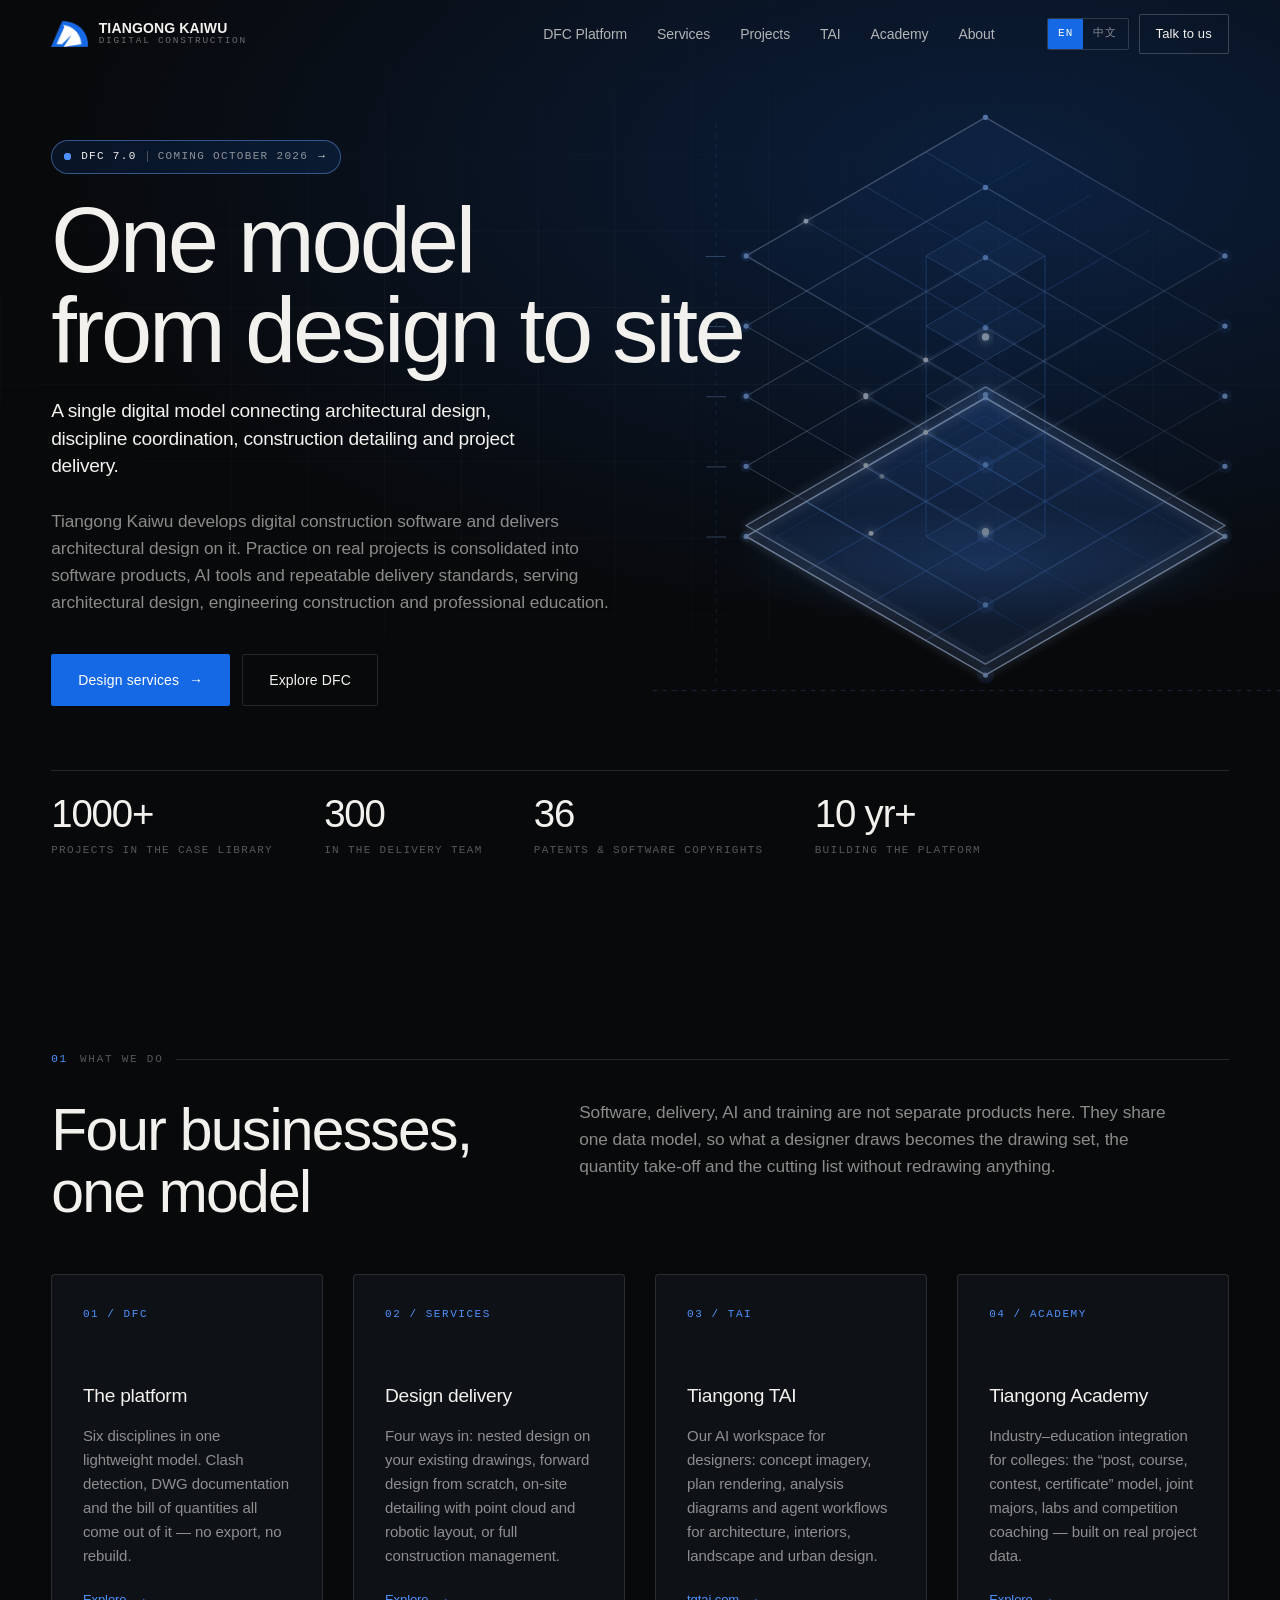
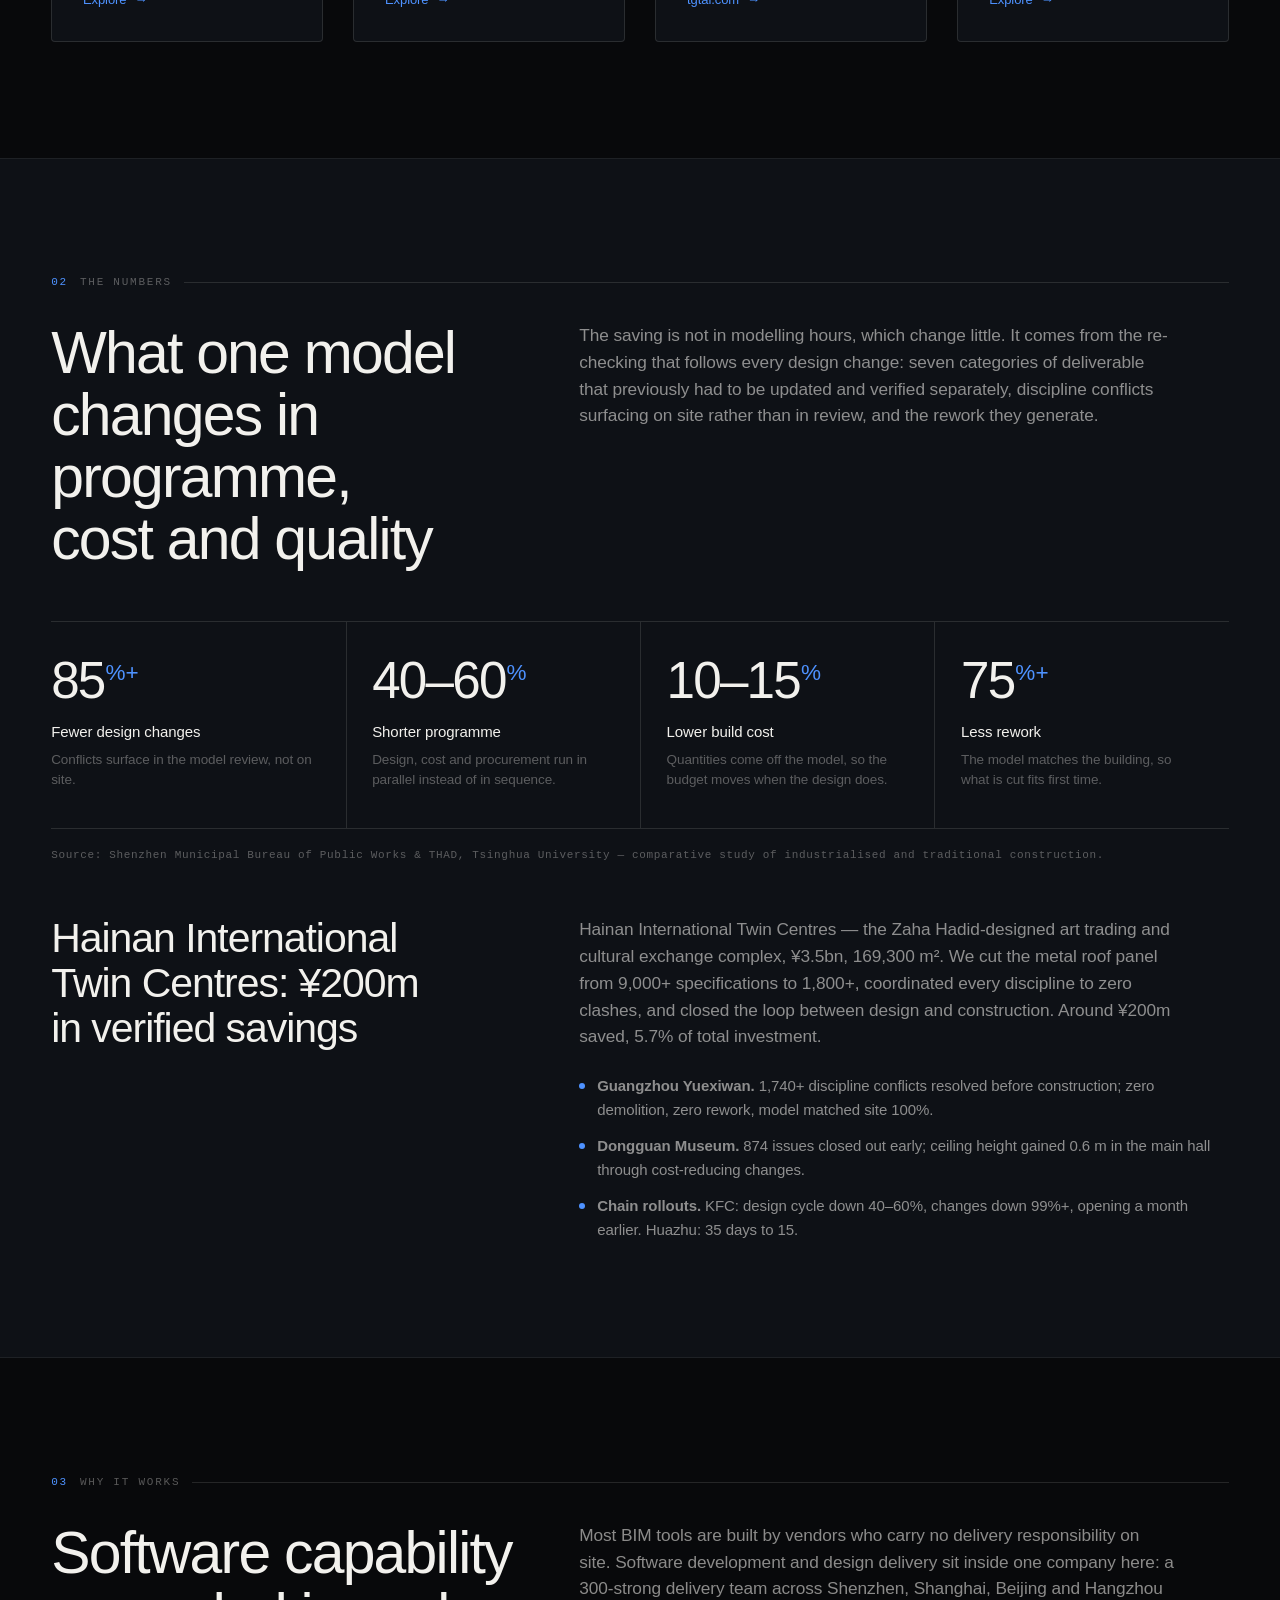
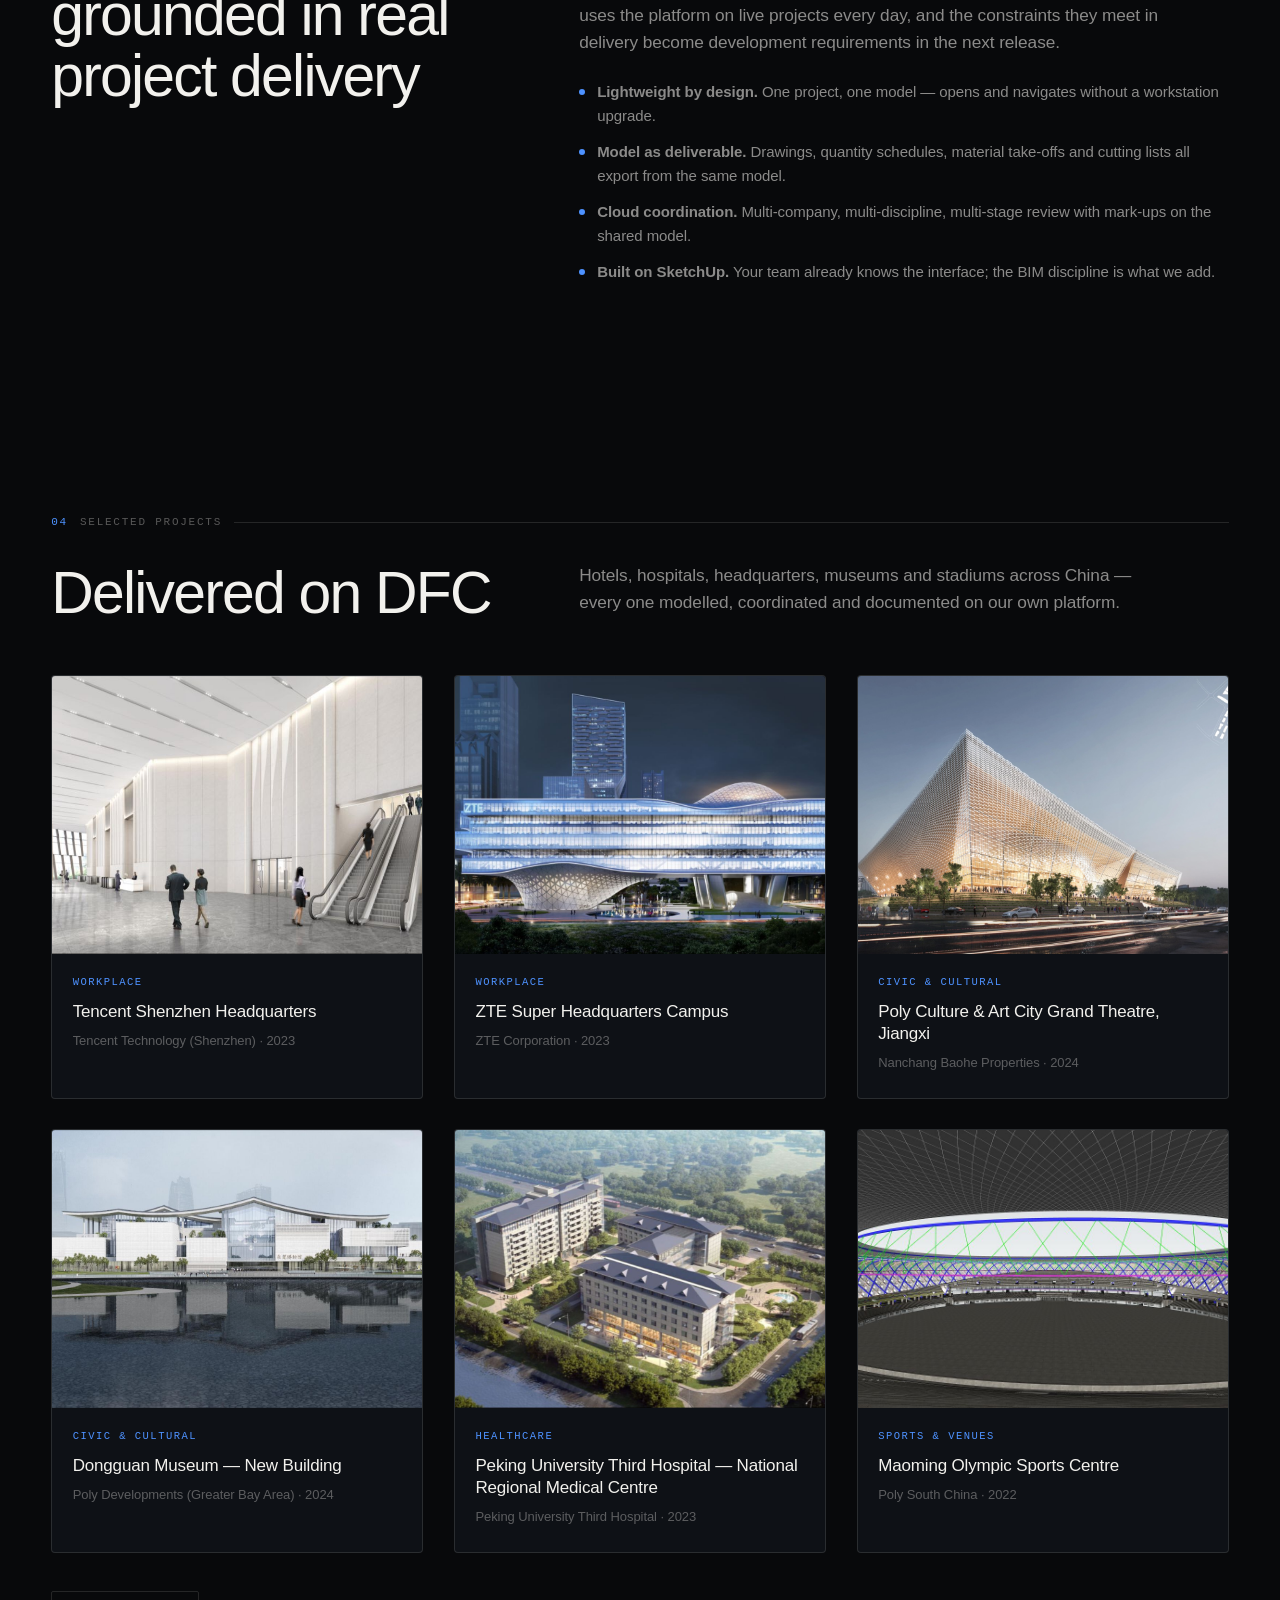
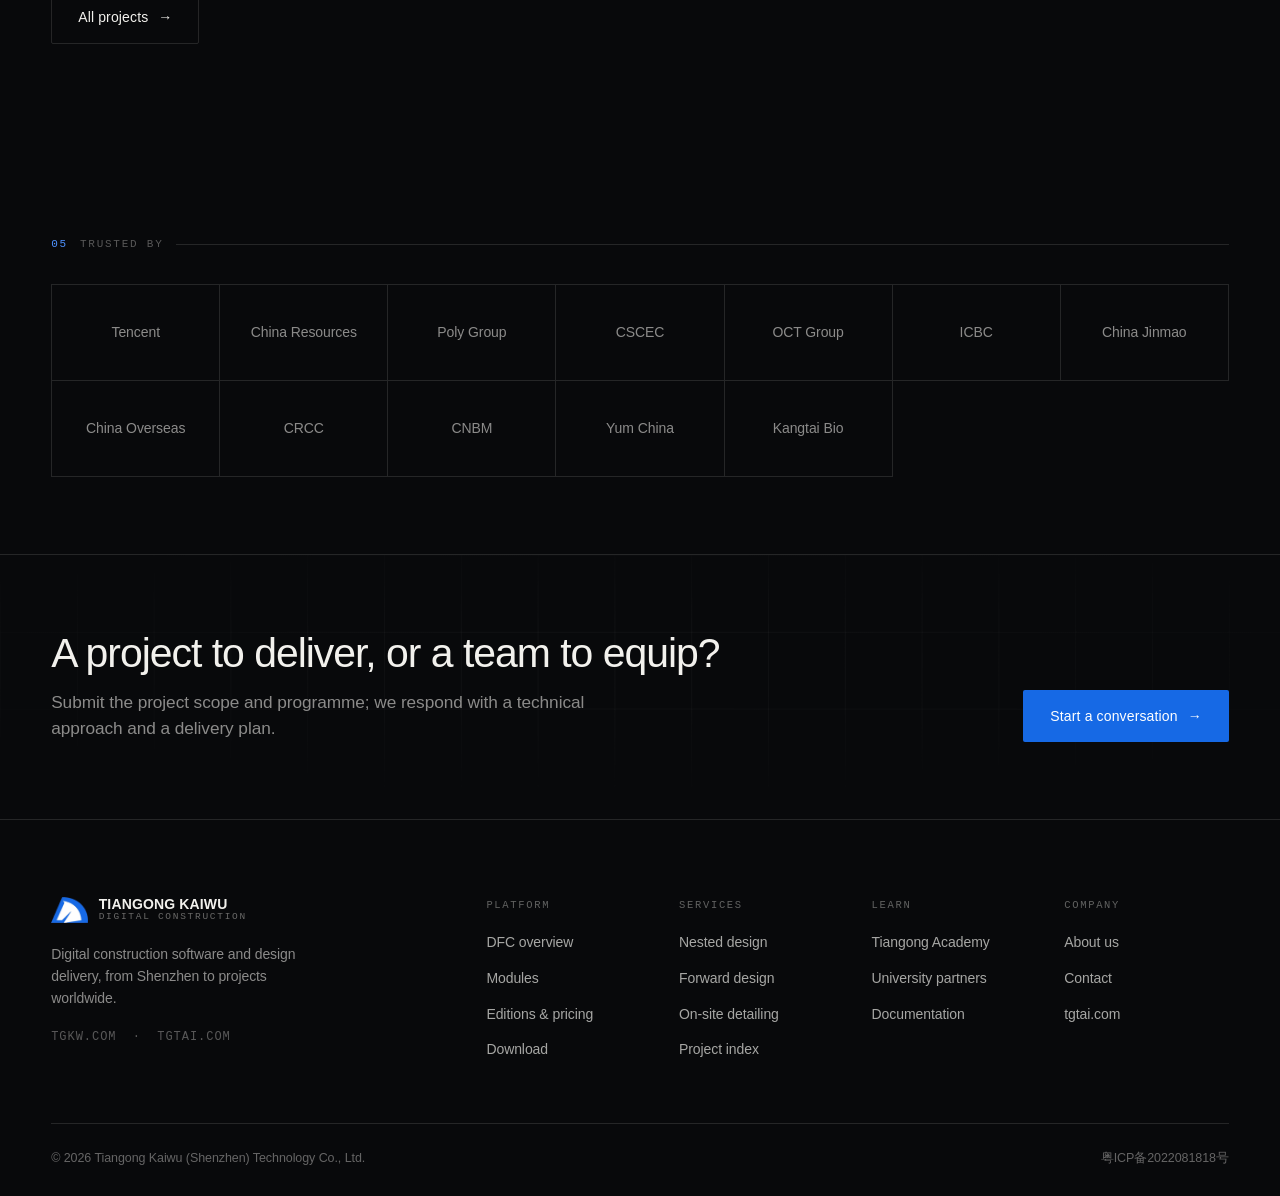
==== commit b590a8a2: "文案专业化改写，新增 DFC 7.0 发布预告 采用两层结构：保留有记忆点的标题，下面新增 .h-sub 副标题用专业语言 复述同一件事，再接正文。首页、DFC、服务、TAI、教育、关于六个页面的 首" ====
--- a/index.html
+++ b/index.html
@@ -21,17 +21,24 @@
     <div class="wrap hero__in">
       <div class="hero__grid">
         <div>
-          <p class="mono accent reveal" style="margin-bottom:22px">
-            <span data-lang="en">Shenzhen China · Founded 2015</span>
-            <span data-lang="zh">深圳 · 始于 2015</span>
-          </p>
+          <a class="ann reveal" href="dfc.html#versions">
+            <span class="ann__dot"></span>
+            <span>DFC 7.0</span>
+            <span class="ann__sep"></span>
+            <em><span data-lang="en">Coming October 2026</span><span data-lang="zh">2026 年 10 月发布</span></em>
+            <span class="arw">&#8594;</span>
+          </a>
           <h1 class="display reveal" data-delay="60">
             <span data-lang="en">One model<br>from design to site</span>
             <span data-lang="zh">一个模型<br>贯通设计与建造</span>
           </h1>
-          <p class="lede reveal" data-delay="140">
-            <span data-lang="en">We write DFC, a digital construction platform, and a 300-strong delivery team runs projects on it. Architecture, structure, MEP, fit-out, façade and landscape are built into one model — and the drawings, the bill of quantities and the cutting lists all come out of that same model.</span>
-            <span data-lang="zh">我们研发 DFC 数字建造平台，并由一支 300 人的实施落地团队用它做项目。建筑、结构、机电、装饰、幕墙、园林建在同一个模型里，施工图、工程量清单与下料单，全部从这一个模型出。</span>
+          <p class="h-sub reveal" data-delay="110">
+            <span data-lang="en">A single digital model connecting architectural design, discipline coordination, construction detailing and project delivery.</span>
+            <span data-lang="zh">以统一数字模型连接建筑设计、专业协同、施工深化与项目交付。</span>
+          </p>
+          <p class="lede reveal" data-delay="150">
+            <span data-lang="en">Tiangong Kaiwu develops digital construction software and delivers architectural design on it. Practice on real projects is consolidated into software products, AI tools and repeatable delivery standards, serving architectural design, engineering construction and professional education.</span>
+            <span data-lang="zh">天宫开物是一家专注于数字建造软件研发与建筑设计交付的科技企业。我们将真实项目实践沉淀为软件产品、AI 工具和标准化交付能力，服务于建筑设计、工程建设及相关教育培训场景。</span>
           </p>
           <div class="btn-row reveal" data-delay="200">
             <a class="btn btn--primary" href="services.html">
@@ -120,12 +127,12 @@
         <span data-lang="en">The numbers</span><span data-lang="zh">可验证的结果</span></p>
       <div class="grid grid--sidecar">
         <h2 class="h1 reveal">
-          <span data-lang="en">What one model saves</span>
-          <span data-lang="zh">一模到底，省下的是什么</span>
+          <span data-lang="en">What one model changes in programme, cost and quality</span>
+          <span data-lang="zh">统一模型对周期、成本与质量的影响</span>
         </h2>
         <p class="lede reveal" data-delay="60">
-          <span data-lang="en">Not the modelling hours — those barely move. What goes away is the re-checking after every change: the seven sets of documents that used to be updated separately, the clashes found on site instead of on screen, the rework that follows.</span>
-          <span data-lang="zh">省下的不是建模工时——那部分变化不大。真正省掉的，是每次修改之后的反复核对：过去要分别更新的七类成果、到现场才发现的专业冲突，以及随之而来的返工。</span>
+          <span data-lang="en">The saving is not in modelling hours, which change little. It comes from the re-checking that follows every design change: seven categories of deliverable that previously had to be updated and verified separately, discipline conflicts surfacing on site rather than in review, and the rework they generate.</span>
+          <span data-lang="zh">效率提升并不来自建模工时的压缩，而来自每次设计修改后的重复核对：过去需分别更新并逐份校验的七类成果、在现场而非评审阶段暴露的专业冲突，以及由此产生的返工。</span>
         </p>
       </div>
 
@@ -162,8 +169,8 @@
 
       <div class="grid grid--sidecar mt-l">
         <h3 class="h2 reveal">
-          <span data-lang="en">¥200m saved on one project</span>
-          <span data-lang="zh">一个项目，省下 2 亿元</span>
+          <span data-lang="en">Hainan International Twin Centres: ¥200m in verified savings</span>
+          <span data-lang="zh">海南国际双中心：节省投资约 2 亿元</span>
         </h3>
         <div>
           <p class="lede reveal" data-delay="60">
@@ -190,13 +197,13 @@
         <span data-lang="en">Why it works</span><span data-lang="zh">为什么成立</span></p>
       <div class="grid grid--sidecar">
         <h2 class="h1 reveal">
-          <span data-lang="en">Software proven by the studio that uses it</span>
-          <span data-lang="zh">软件的说服力，来自用它干活的团队</span>
+          <span data-lang="en">Software capability grounded in real project delivery</span>
+          <span data-lang="zh">软件能力源于真实项目交付实践</span>
         </h2>
         <div>
           <p class="lede reveal" data-delay="60">
-            <span data-lang="en">Most BIM tools are sold by people who have never had to hit a construction deadline with them. Ours is not. The same company writes the software and runs a 300-strong delivery team on it, across Shenzhen, Shanghai, Beijing and Hangzhou. The friction they hit on Monday becomes a feature in the next release.</span>
-            <span data-lang="zh">多数 BIM 软件的开发者，从未真正用它赶过施工节点。我们不同：写代码的和做项目的是同一家公司，300 人的实施落地团队分布在深圳、上海、北京、杭州，每天用它交付。他们周一遇到的卡点，会成为下一个版本的功能。</span>
+            <span data-lang="en">Most BIM tools are built by vendors who carry no delivery responsibility on site. Software development and design delivery sit inside one company here: a 300-strong delivery team across Shenzhen, Shanghai, Beijing and Hangzhou uses the platform on live projects every day, and the constraints they meet in delivery become development requirements in the next release.</span>
+            <span data-lang="zh">多数 BIM 工具的研发方并不承担工程交付责任。我们的软件研发与设计交付在同一家公司内完成：300 人的实施落地团队分布于深圳、上海、北京、杭州，每日在真实项目中使用该平台，交付过程中暴露的问题直接进入下一版本的开发需求。</span>
           </p>
           <ul class="checks reveal" data-delay="120">
             <li><span data-lang="en"><strong>Lightweight by design.</strong> One project, one model — opens and navigates without a workstation upgrade.</span>
@@ -251,12 +258,12 @@
     <div class="wrap cta__in">
       <div>
         <h2 class="h2 reveal">
-          <span data-lang="en">Have a project, or a team to equip?</span>
-          <span data-lang="zh">有项目，或有团队需要工具？</span>
+          <span data-lang="en">A project to deliver, or a team to equip?</span>
+          <span data-lang="zh">有项目需要交付，或有团队需要工具？</span>
         </h2>
         <p class="lede mt-s reveal" data-delay="60">
-          <span data-lang="en">Tell us the scope and the deadline. We will come back with an approach, not a brochure.</span>
-          <span data-lang="zh">告诉我们范围与工期，我们回复方案，而不是宣传册。</span>
+            <span data-lang="en">Submit the project scope and programme; we respond with a technical approach and a delivery plan.</span>
+            <span data-lang="zh">提交项目范围与计划周期，我们回复技术方案与交付安排。</span>
         </p>
       </div>
       <div class="btn-row reveal" data-delay="120" style="margin-top:0">
--- a/assets/css/main.css
+++ b/assets/css/main.css
@@ -119,6 +119,13 @@
 .h1{ font-size:clamp(32px,4.6vw,64px); line-height:1.05; letter-spacing:-.03em; font-weight:500; text-wrap:balance; }
 .h2{ font-size:clamp(26px,3.2vw,44px); line-height:1.1;  letter-spacing:-.025em; font-weight:500; text-wrap:balance; }
 .h3{ font-size:clamp(19px,1.6vw,24px); line-height:1.25; letter-spacing:-.015em; font-weight:500; }
+/* Second layer under a headline: the plain-language line stays memorable,
+   this states the same thing in the terms a client's technical reader uses.
+   Sits between the heading and the .lede paragraph. */
+.h-sub{ font-size:clamp(17px,1.5vw,23px); line-height:1.45; font-weight:400;
+  letter-spacing:-.015em; color:var(--fg); max-width:46ch;
+  margin-top:clamp(16px,1.6vw,24px); }
+.h-sub + .lede{ margin-top:clamp(14px,1.4vw,20px); }
 .lede{ font-size:clamp(17px,1.35vw,21px); line-height:1.55; color:var(--muted); max-width:62ch; }
 .body{ color:var(--muted); max-width:66ch; }
 .small{ font-size:14px; color:var(--muted); }
@@ -126,6 +133,29 @@
 .accent{ color:var(--brand-lift); }
 html[data-lang="zh"] .display,
 html[data-lang="zh"] .h1{ letter-spacing:-.01em; line-height:1.12; }
+
+/* ---- 5b. Announcement pill ----------------------------------------------
+   A restrained "what is coming" marker for the hero. Deliberately small —
+   the page is a credentials document, not a launch page. The dot pulses only
+   where motion is allowed; `prefers-reduced-motion` stops it globally.
+   ------------------------------------------------------------------------ */
+.ann{ display:inline-flex; align-items:center; gap:10px;
+  padding:7px 14px 7px 12px; margin-bottom:22px;
+  border:1px solid color-mix(in srgb, var(--brand-lift) 38%, var(--line));
+  border-radius:100px; background:color-mix(in srgb, var(--brand) 12%, transparent);
+  font-family:var(--font-mono); font-size:11px; letter-spacing:.12em;
+  text-transform:uppercase; color:var(--fg); transition:.25s var(--ease); }
+a.ann:hover{ border-color:var(--brand-lift);
+  background:color-mix(in srgb, var(--brand) 22%, transparent); }
+.ann__dot{ position:relative; width:7px; height:7px; border-radius:50%;
+  background:var(--brand-lift); flex:0 0 auto; }
+.ann__dot::after{ content:""; position:absolute; inset:0; border-radius:50%;
+  background:var(--brand-lift); animation:annPulse 2.4s var(--ease) infinite; }
+@keyframes annPulse{ 0%{ opacity:.7; transform:scale(1) } 70%,100%{ opacity:0; transform:scale(3.2) } }
+.ann__sep{ width:1px; height:11px; background:color-mix(in srgb, var(--fg) 26%, transparent); }
+.ann em{ font-style:normal; color:var(--muted); }
+.ann .arw{ transition:transform .25s var(--ease); }
+a.ann:hover .arw{ transform:translateX(3px); }
 
 /* ---- 6. Buttons --------------------------------------------------------- */
 .btn{
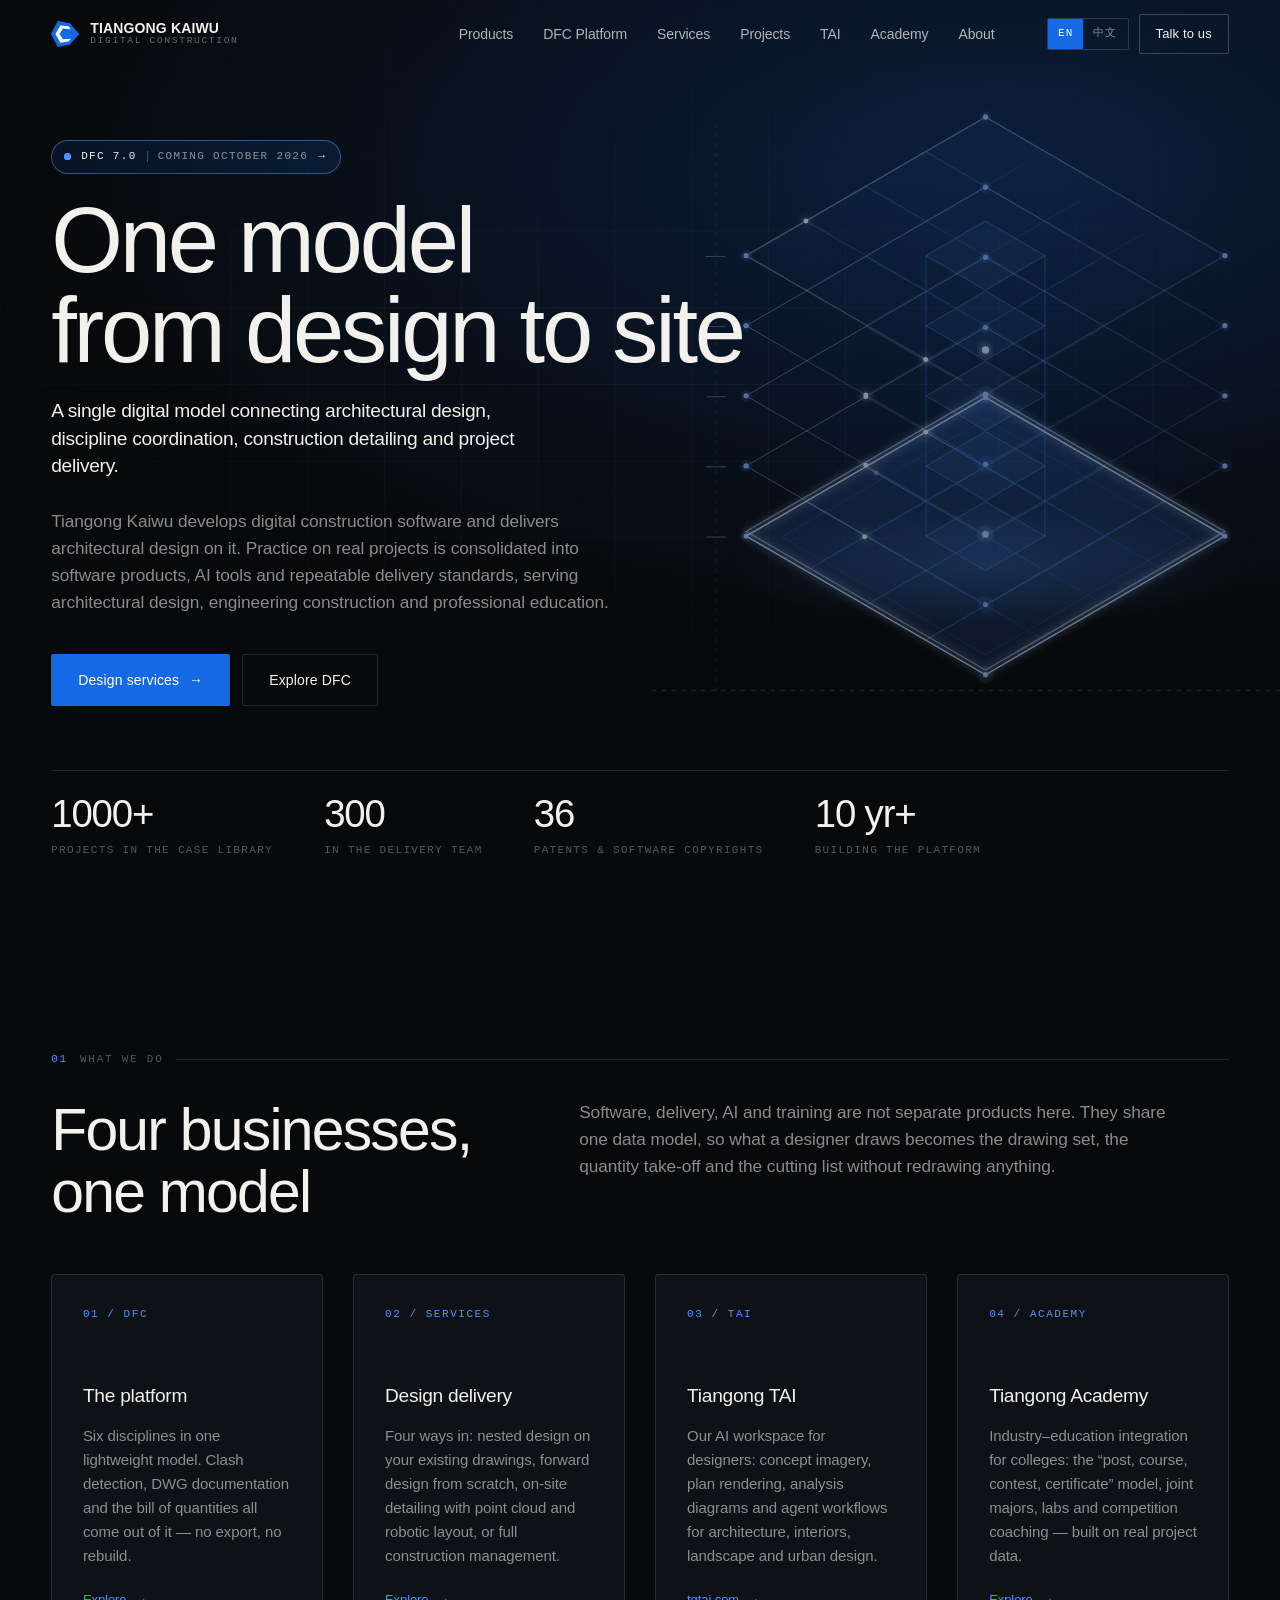
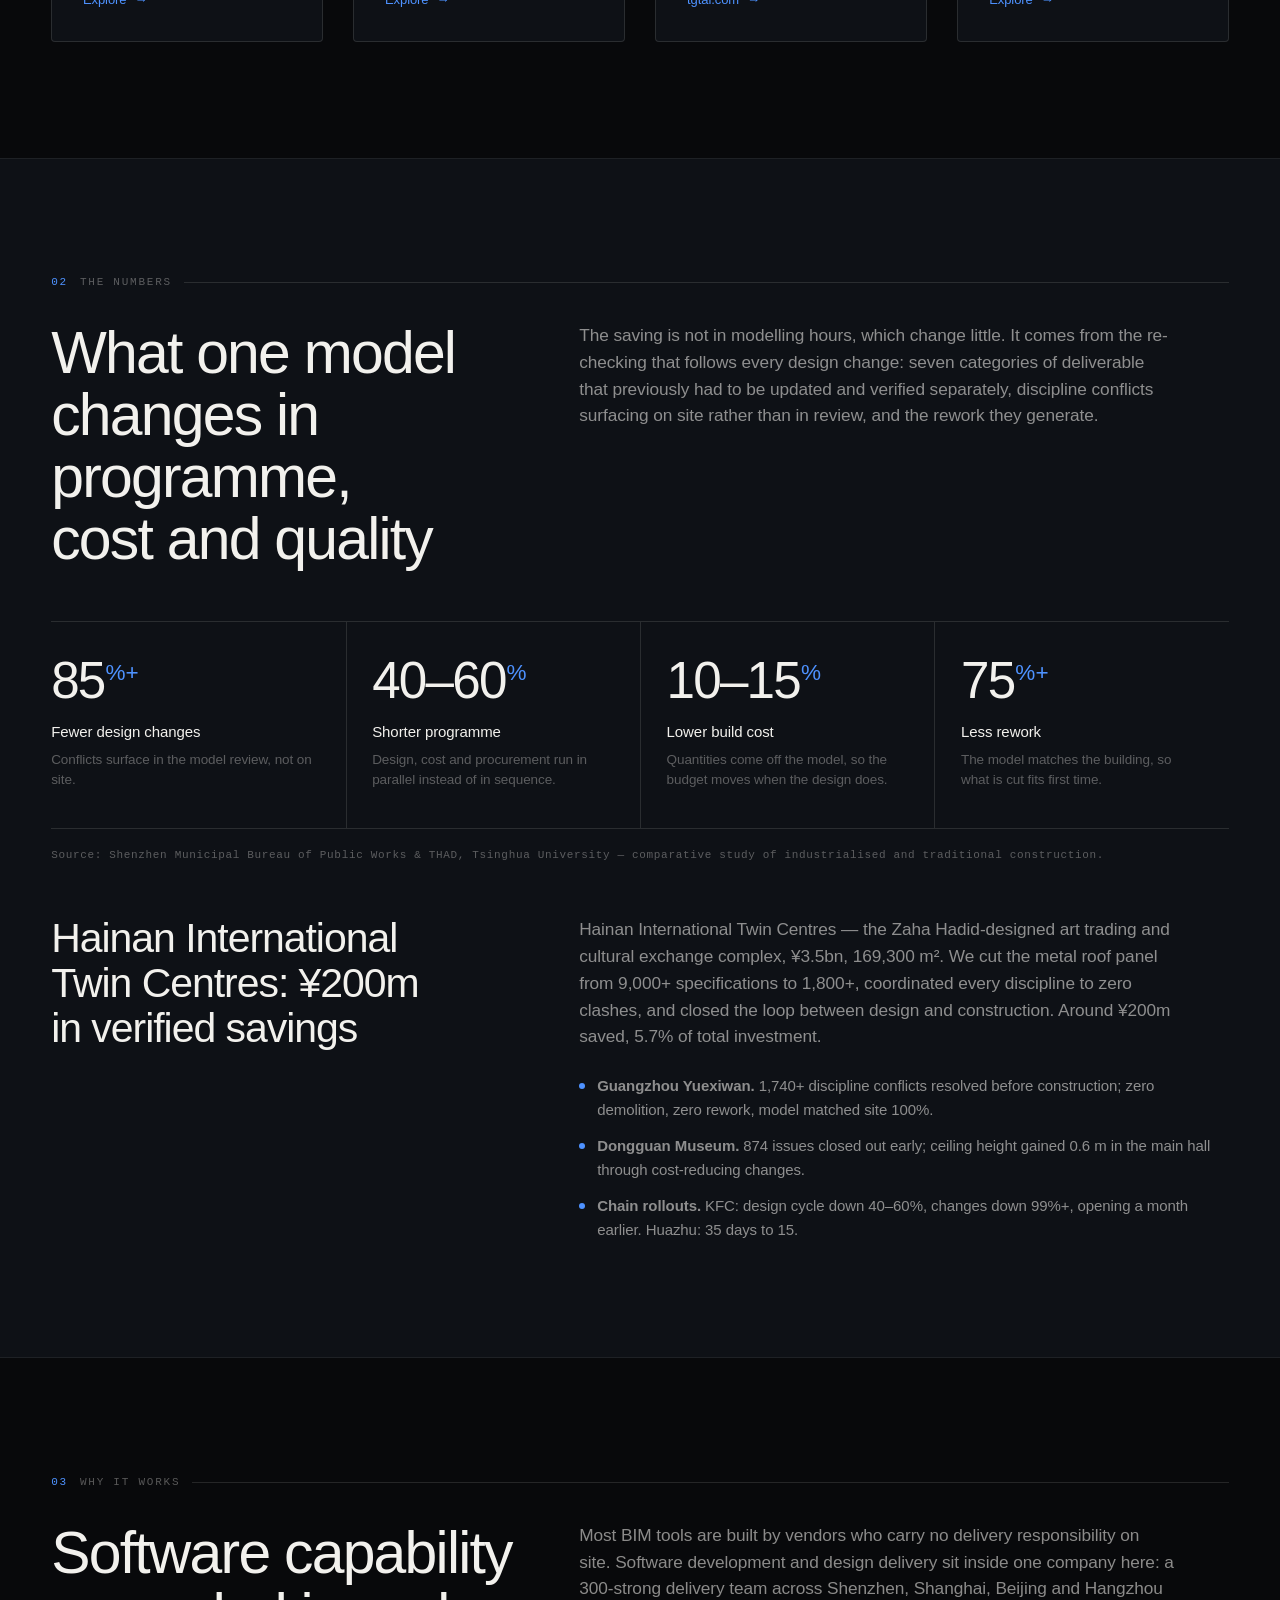
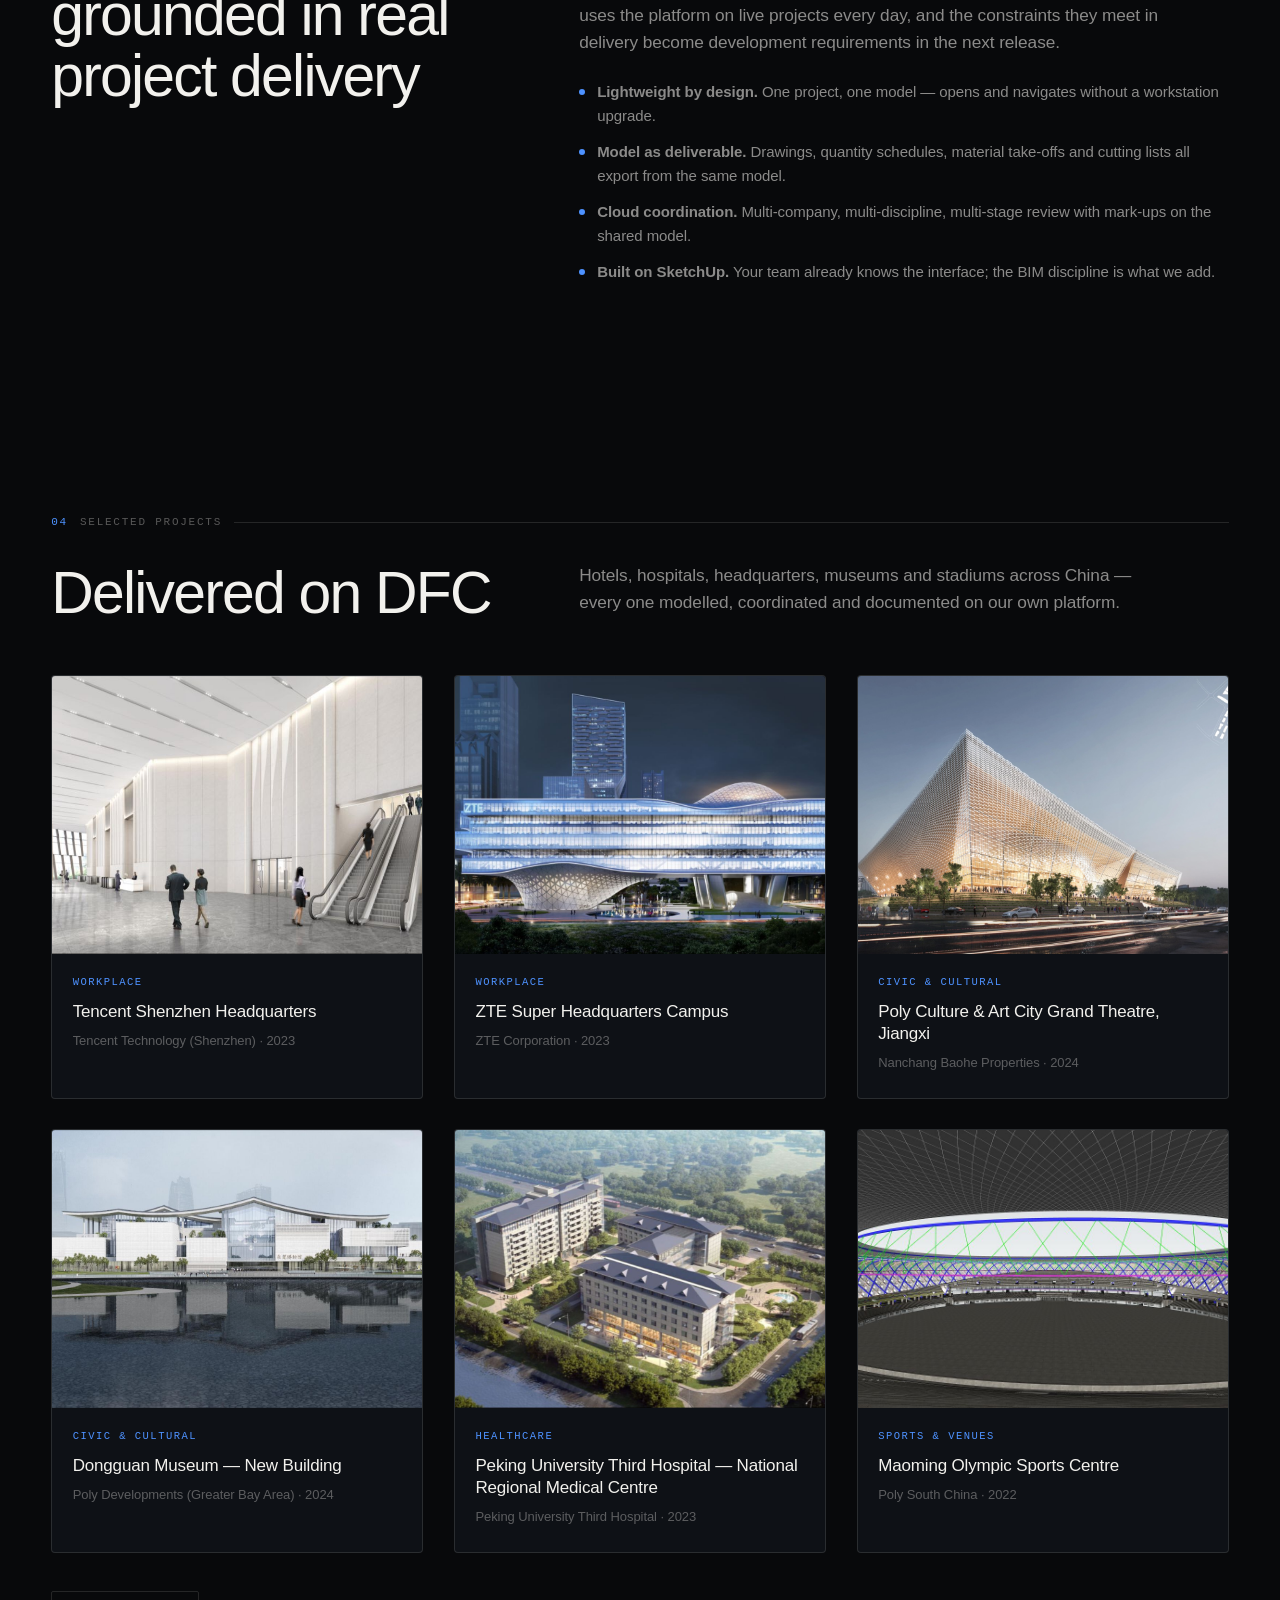
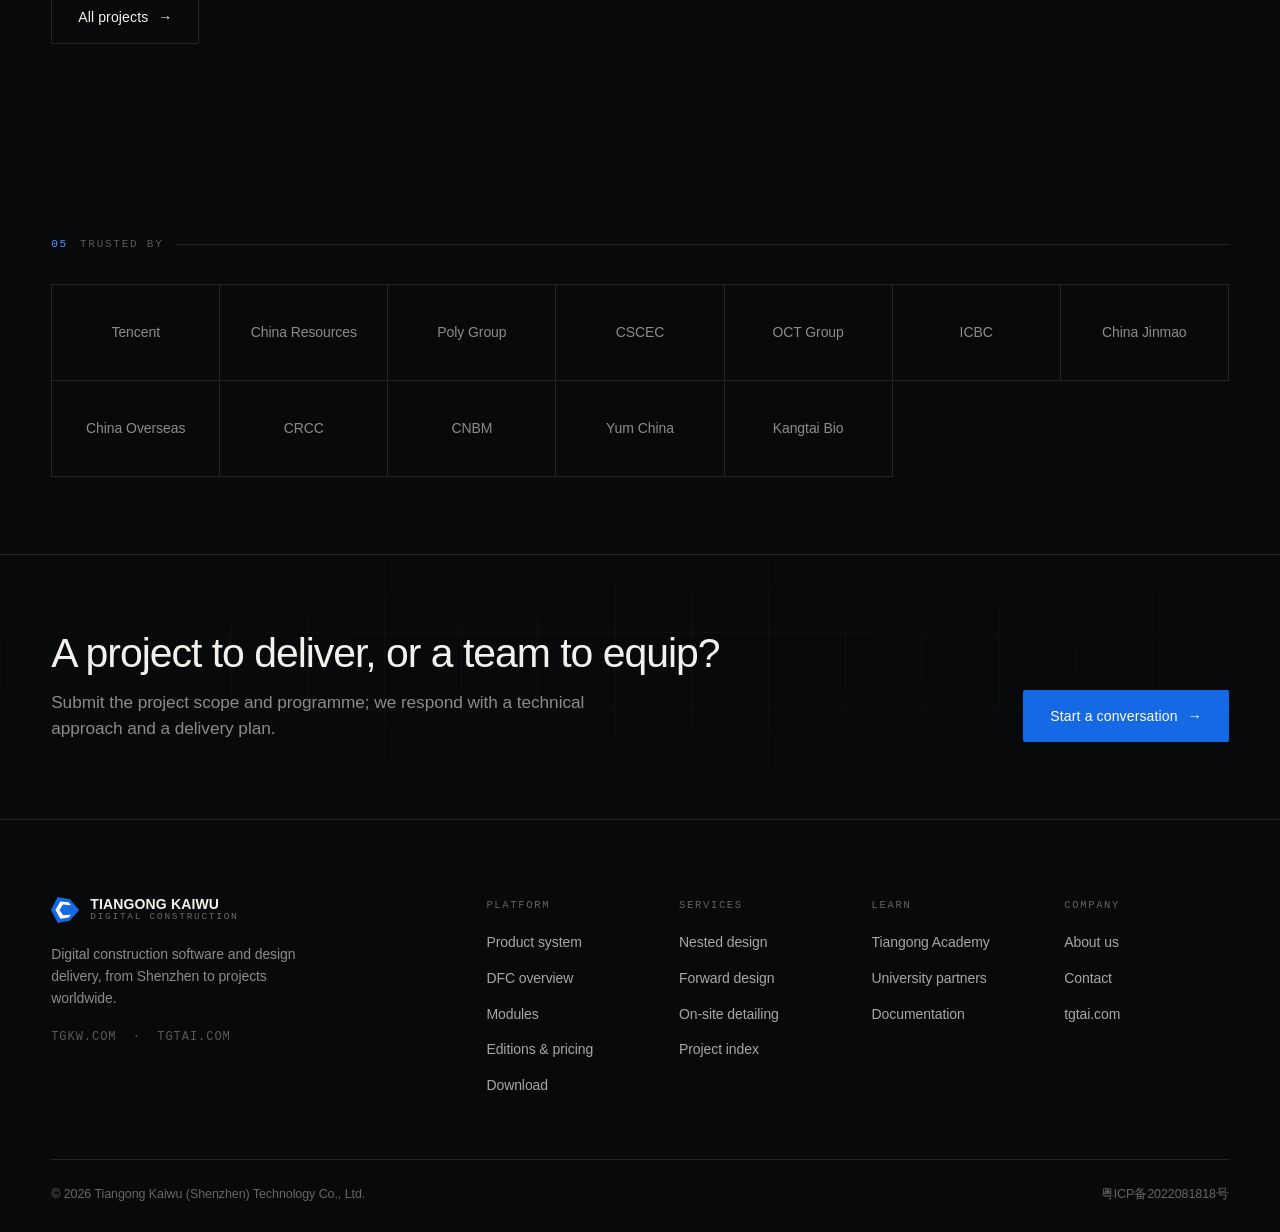
==== commit cb0c64d8: "换用新版公司标志，改为矢量 _source/brand/ 里新传的 .ai 虽然文件名叫「DFC 新logo」，但它就是天宫开物的 公司标志本身——宣传册封面上这个蓝色五边形「C」印在「天宫开物 / " ====
--- a/index.html
+++ b/index.html
@@ -5,7 +5,9 @@
 <meta name="viewport" content="width=device-width, initial-scale=1">
 <title>Tiangong Kaiwu — Digital Construction Software &amp; Design Delivery</title>
 <meta name="description" content="Tiangong Kaiwu builds DFC, a digital construction platform, and delivers BIM design on it with a 300-strong team: one model from concept to site, cutting design changes by 85% and rework by 75% across 1000+ benchmark projects.">
-<link rel="icon" href="assets/img/tgkw_logo.png">
+<link rel="icon" href="assets/img/tgkw-logo.svg" type="image/svg+xml">
+<link rel="icon" href="assets/img/favicon-180.png" sizes="180x180">
+<link rel="apple-touch-icon" href="assets/img/favicon-180.png">
 <link rel="stylesheet" href="assets/css/main.css">
 </head>
 <body>
--- a/assets/css/main.css
+++ b/assets/css/main.css
@@ -736,6 +736,122 @@
 }
 body.is-locked{ overflow:hidden; }
 
+/* ---- 23e. Group structure -----------------------------------------------
+   The parent sits on its own row; the two operating companies hang off it on
+   a connector. Reads as a structure rather than a list of names. Collapses to
+   a plain stack on a phone, where the connectors would be more noise than help.
+   ------------------------------------------------------------------------ */
+.org{ margin-top:clamp(28px,3.5vw,44px); }
+.org__lead{ position:relative; border:1px solid var(--line);
+  border-left:2px solid var(--brand); border-radius:var(--radius-lg);
+  background:var(--bg-2); padding:clamp(22px,2.6vw,32px); }
+.org__tag{ font-family:var(--font-mono); font-size:10.5px; letter-spacing:.14em;
+  text-transform:uppercase; color:var(--brand-lift); }
+.org__name{ margin-top:12px; font-size:clamp(19px,1.8vw,25px); font-weight:500;
+  letter-spacing:-.02em; }
+.org__en{ display:block; margin-top:5px; font-size:13px; color:var(--faint);
+  font-family:var(--font-mono); letter-spacing:.04em; }
+.org__d{ margin-top:14px; font-size:15px; line-height:1.6; color:var(--muted); max-width:62ch; }
+
+/* Connector: one stem down from the parent, then a rail across to each child. */
+.org__branch{ position:relative; display:grid; grid-template-columns:repeat(2,1fr);
+  gap:clamp(16px,2vw,28px); margin-top:52px; }
+.org__branch::before{ content:""; position:absolute; left:50%; top:-52px;
+  width:1px; height:26px; background:var(--line); }
+.org__branch::after{ content:""; position:absolute; top:-26px;
+  left:25%; right:25%; height:1px; background:var(--line); }
+.org__node{ position:relative; border:1px solid var(--line); border-radius:var(--radius-lg);
+  background:var(--bg-2); padding:clamp(20px,2.2vw,28px); }
+.org__node::before{ content:""; position:absolute; left:50%; top:-26px;
+  width:1px; height:26px; background:var(--line); }
+.org__node .org__name{ font-size:clamp(16px,1.3vw,19px); }
+.org__hold{ display:inline-flex; align-items:center; gap:7px; margin-top:16px;
+  padding:5px 11px; border:1px solid var(--line); border-radius:100px;
+  font-family:var(--font-mono); font-size:10.5px; letter-spacing:.1em;
+  text-transform:uppercase; color:var(--muted); }
+.org__hold i{ width:5px; height:5px; border-radius:50%; background:var(--brand-lift);
+  font-style:normal; }
+@media (max-width:720px){
+  .org__branch{ grid-template-columns:1fr; gap:14px; margin-top:14px; }
+  .org__branch::before,.org__branch::after,.org__node::before{ display:none; }
+}
+
+/* ---- 23f. Product loop --------------------------------------------------
+   Six products on a ring. When the section scrolls in, the ring draws itself
+   once, the nodes land one after another clockwise from the top, and a dot
+   keeps orbiting — the point being that the chain closes rather than ending.
+   Node positions come from --x/--y set inline by site.js, so the order of
+   TG.productLine is the order around the circle.
+   Below 860px the ring is dropped for a stacked list: at that width the
+   labels would collide and the geometry stops carrying meaning.
+   ------------------------------------------------------------------------ */
+.loop{ position:relative; width:min(100%,680px); margin-inline:auto;
+  aspect-ratio:1; }
+
+.loop__ring{ position:absolute; inset:0; width:100%; height:100%; overflow:visible; }
+.loop__track{ fill:none; stroke:var(--line); stroke-width:1; }
+.loop__draw{ fill:none; stroke:var(--brand-lift); stroke-width:1.5;
+  stroke-linecap:round;
+  stroke-dasharray:var(--circ) var(--circ); stroke-dashoffset:var(--circ);
+  opacity:.75; }
+.loop.is-in .loop__draw{ transition:stroke-dashoffset 1.8s var(--ease) .1s;
+  stroke-dashoffset:0; }
+
+/* The travelling dot: a full-size wrapper spun about the centre, with the
+   dot parked at the top of it. Works everywhere; no offset-path needed. */
+.loop__orbit{ position:absolute; inset:0; opacity:0; }
+.loop.is-in .loop__orbit{ opacity:1; transition:opacity .6s var(--ease) 1.6s;
+  animation:loopSpin 14s linear 1.9s infinite; }
+@keyframes loopSpin{ to{ transform:rotate(360deg) } }
+.loop__orbit i{ position:absolute; left:50%; top:0; width:9px; height:9px;
+  margin-left:-4.5px; margin-top:-4.5px; border-radius:50%;
+  background:var(--brand-lift);
+  box-shadow:0 0 14px 3px color-mix(in srgb, var(--brand-lift) 55%, transparent); }
+
+.loop__core{ position:absolute; left:50%; top:50%; translate:-50% -50%;
+  width:46%; text-align:center; opacity:0; transform:scale(.94);
+  transition:opacity .7s var(--ease) 1.25s, transform .7s var(--ease) 1.25s; }
+.loop.is-in .loop__core{ opacity:1; transform:none; }
+.loop__core b{ display:block; font-size:clamp(15px,1.6vw,21px); font-weight:500;
+  letter-spacing:-.015em; line-height:1.25; color:var(--fg); }
+.loop__core b + b{ margin-top:12px; padding-top:12px;
+  border-top:1px solid color-mix(in srgb, var(--brand-lift) 30%, var(--line)); }
+/* Direct child only — the language spans inside each <b> must not pick this up. */
+.loop__core > span{ display:inline-block; margin-top:16px; padding:5px 12px;
+  border-radius:100px; background:color-mix(in srgb, var(--brand) 20%, transparent);
+  border:1px solid color-mix(in srgb, var(--brand-lift) 34%, transparent);
+  font-family:var(--font-mono); font-size:10px; letter-spacing:.14em;
+  text-transform:uppercase; color:var(--brand-lift); }
+
+.loop__node{ position:absolute; left:var(--x); top:var(--y);
+  translate:-50% -50%; width:23%; min-width:118px; padding:14px 8px;
+  text-align:center; border:1px solid var(--line); border-radius:var(--radius-lg);
+  background:var(--bg-2); opacity:0; transform:scale(.9);
+  transition:opacity .55s var(--ease), transform .55s var(--ease), border-color .25s var(--ease);
+  transition-delay:calc(.35s + var(--i) * .18s); }
+.loop.is-in .loop__node{ opacity:1; transform:none; }
+.loop__node--live{ border-color:color-mix(in srgb, var(--brand-lift) 50%, var(--line));
+  background:color-mix(in srgb, var(--brand) 14%, var(--bg-2)); }
+a.loop__node:hover{ border-color:var(--brand-lift); }
+.loop__code{ display:block; font-size:clamp(17px,1.7vw,22px); font-weight:500;
+  letter-spacing:.01em; }
+.loop__role{ display:block; margin-top:4px; font-size:12px; color:var(--muted); }
+.loop__wip{ display:inline-block; margin-top:8px; padding:2px 8px; border-radius:100px;
+  border:1px solid var(--line); font-family:var(--font-mono); font-size:9px;
+  letter-spacing:.1em; text-transform:uppercase; color:var(--faint); }
+
+/* Stacked fallback — also what a reduced-motion or no-JS visitor gets. */
+.loop-list{ display:none; }
+@media (max-width:860px){
+  .loop{ display:none; }
+  .loop-list{ display:grid; gap:12px; }
+}
+@media (prefers-reduced-motion:reduce){
+  .loop__draw{ stroke-dashoffset:0; }
+  .loop__orbit{ opacity:1; animation:none; }
+  .loop__core,.loop__node{ opacity:1; transform:none; }
+}
+
 /* ---- 24. Pre-hydration guard -------------------------------------------- */
 header[data-hdr]{ position:fixed; inset:0 0 auto 0; z-index:100; height:68px; }
 footer[data-ftr]{ background:#08090B; min-height:200px; }
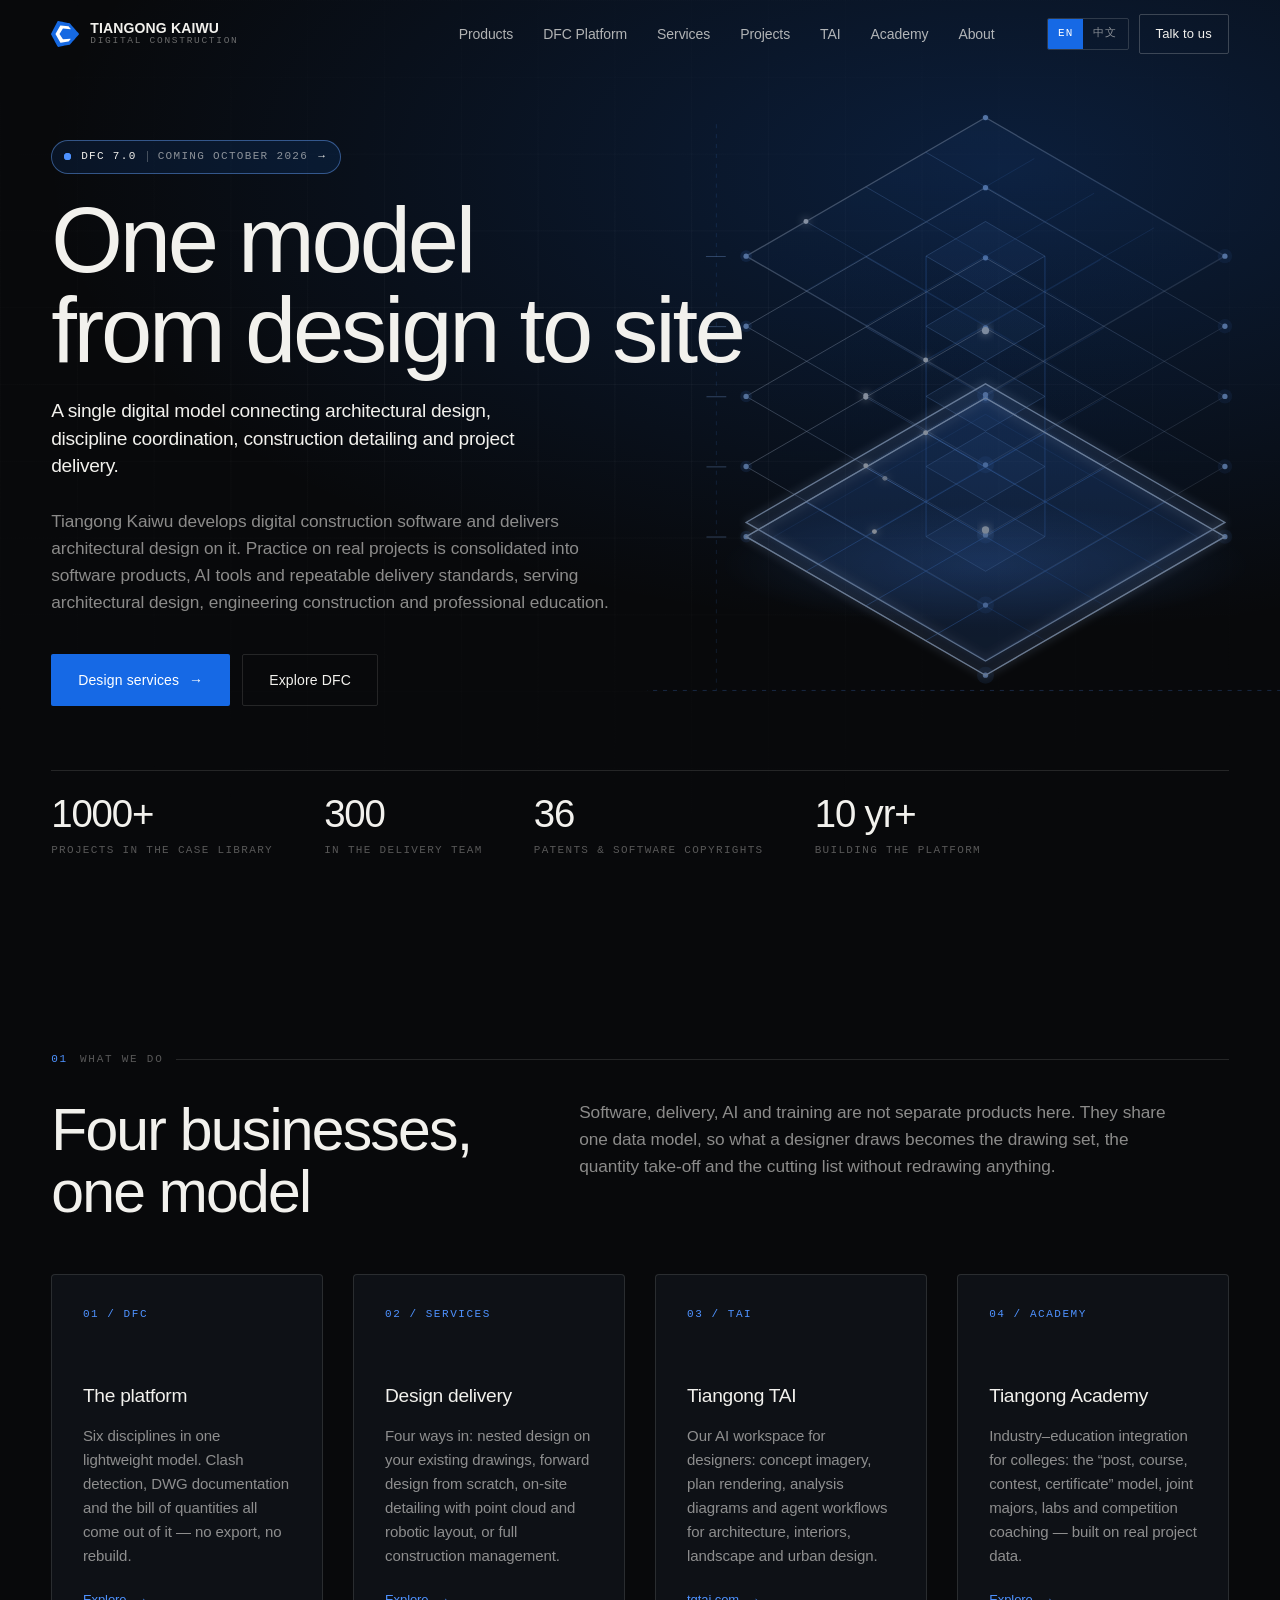
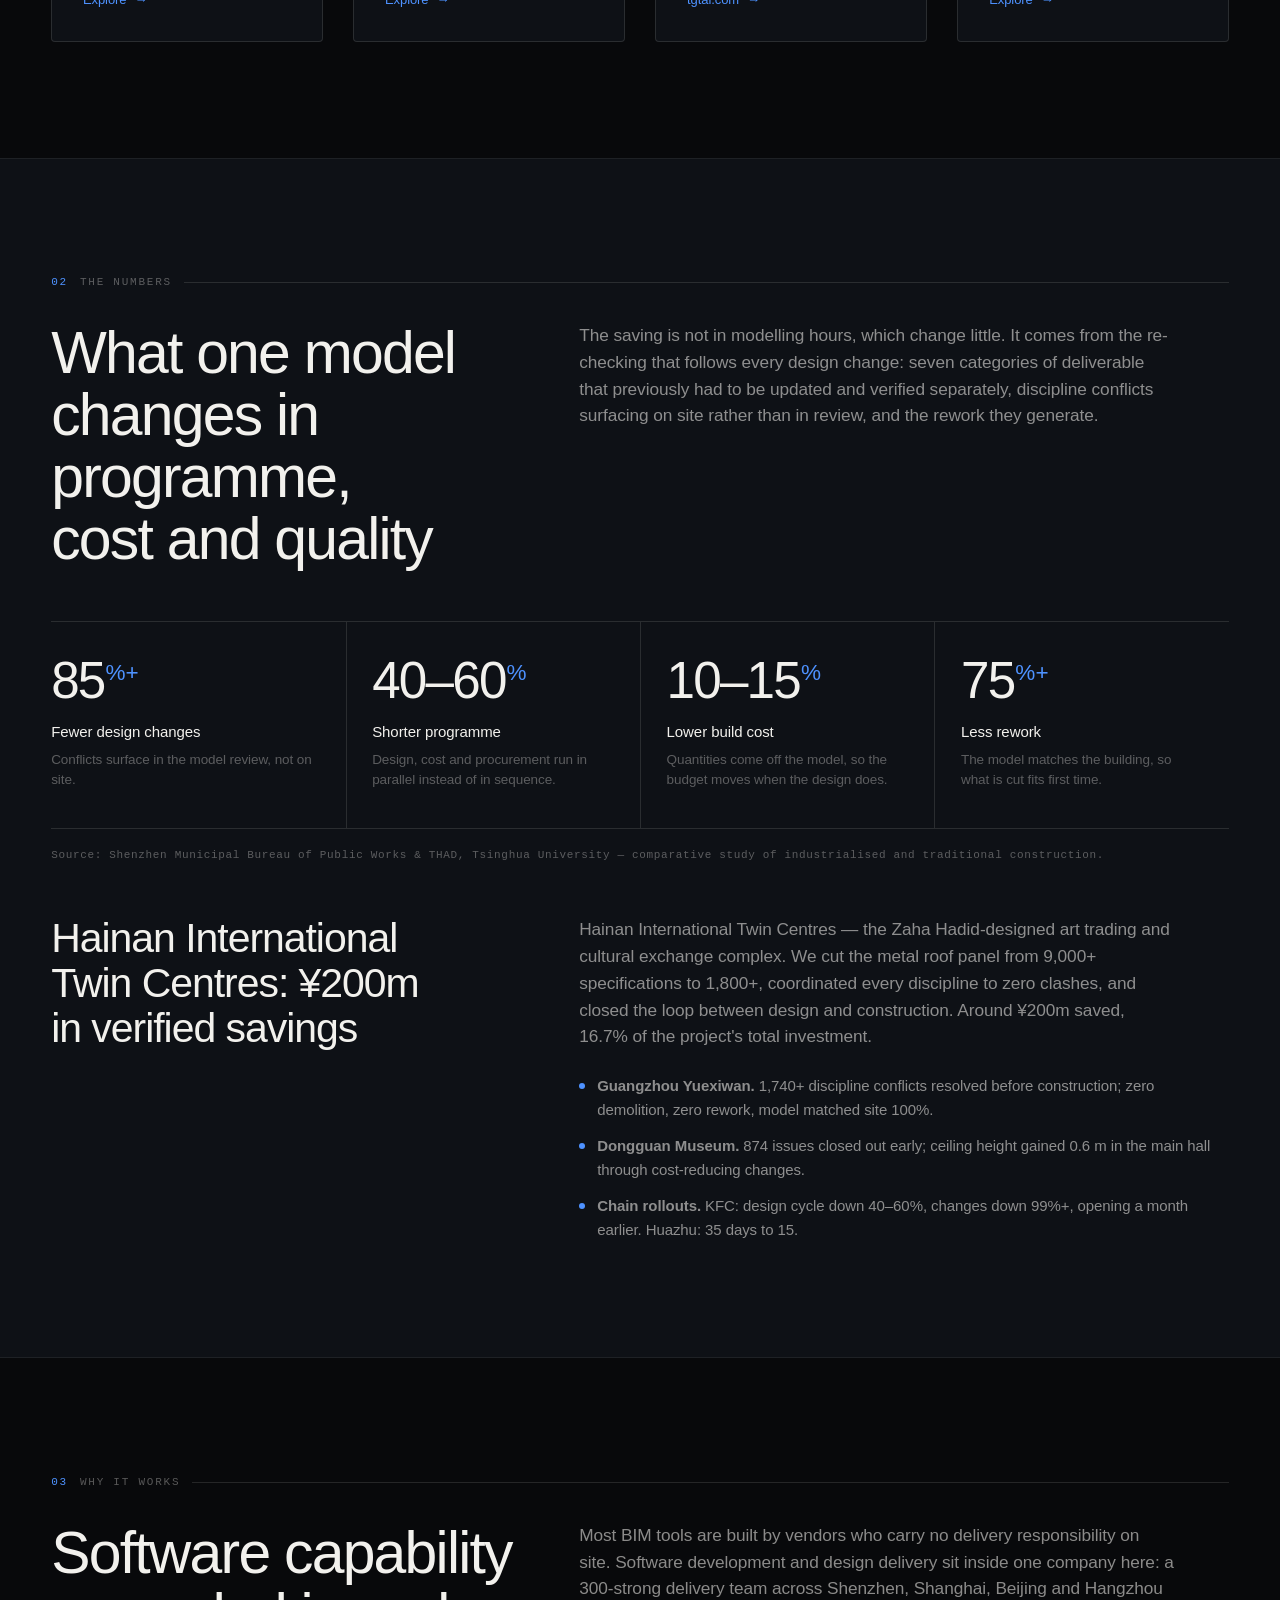
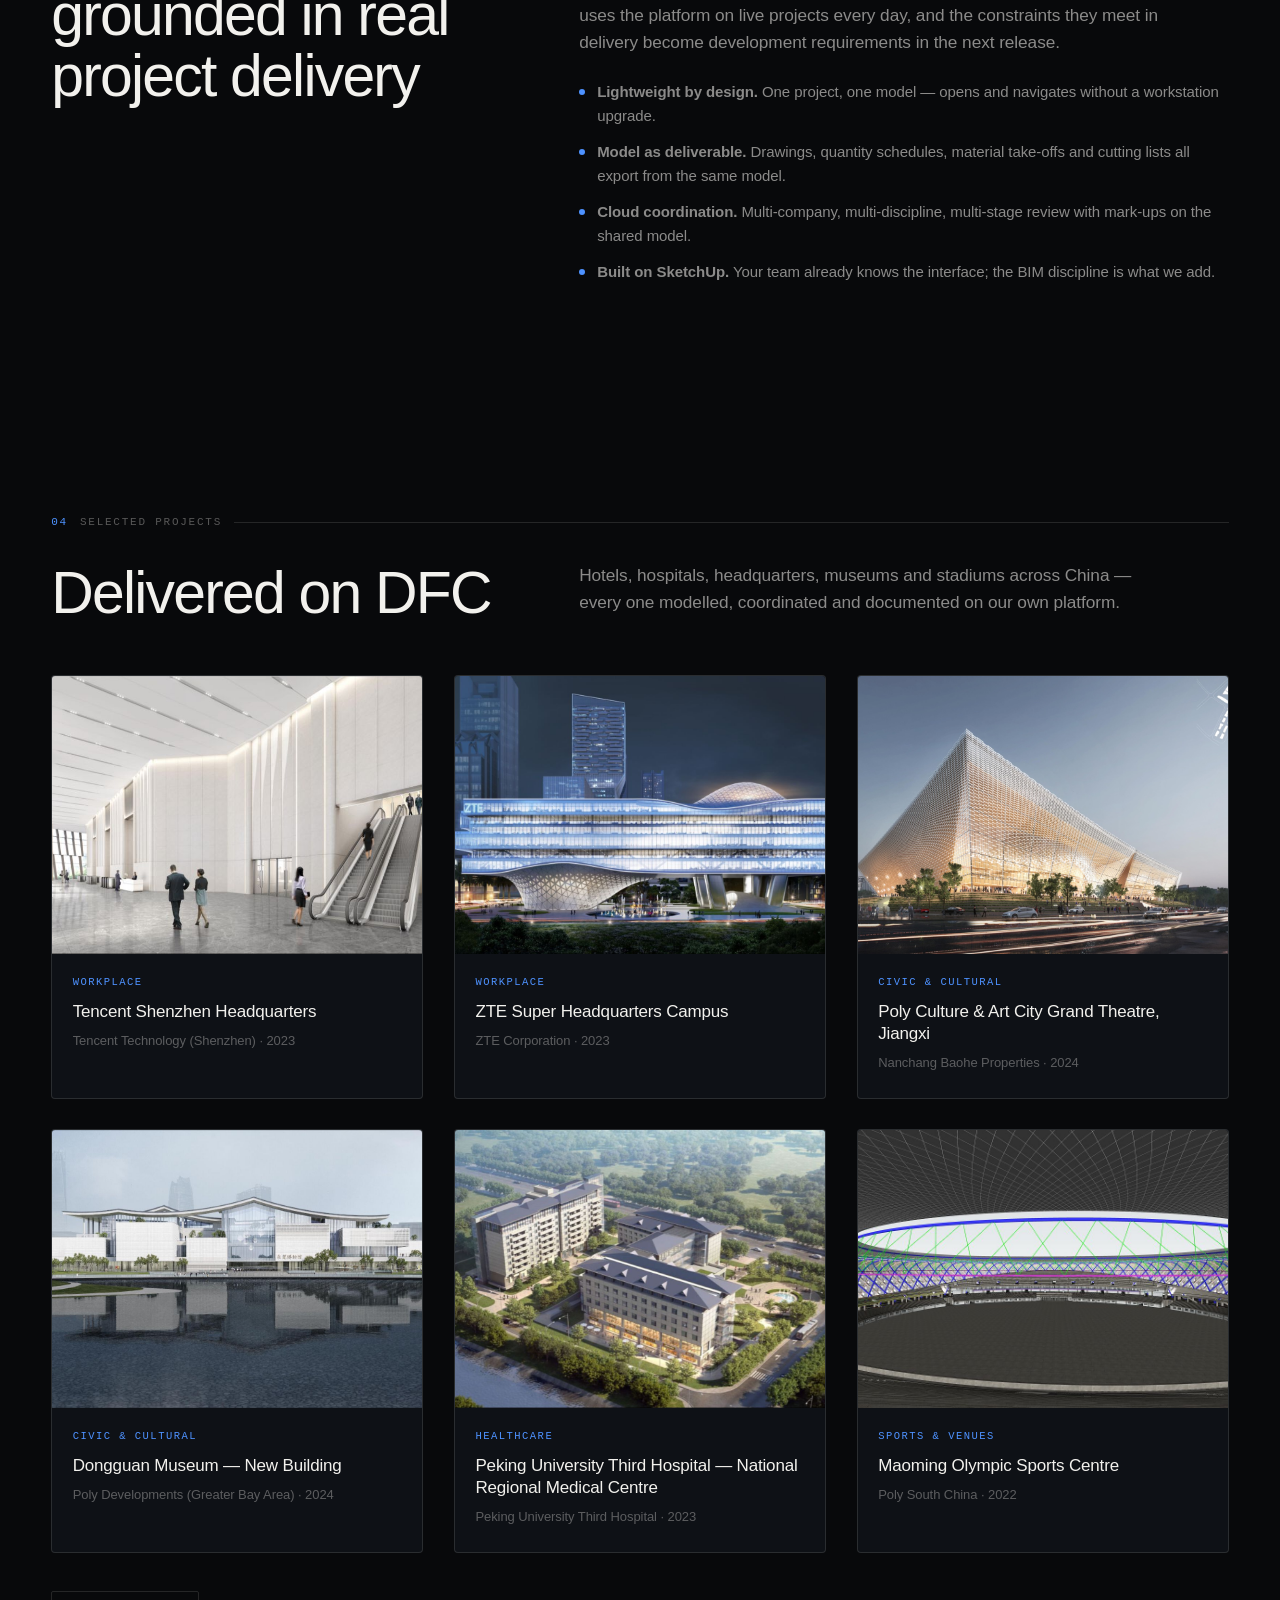
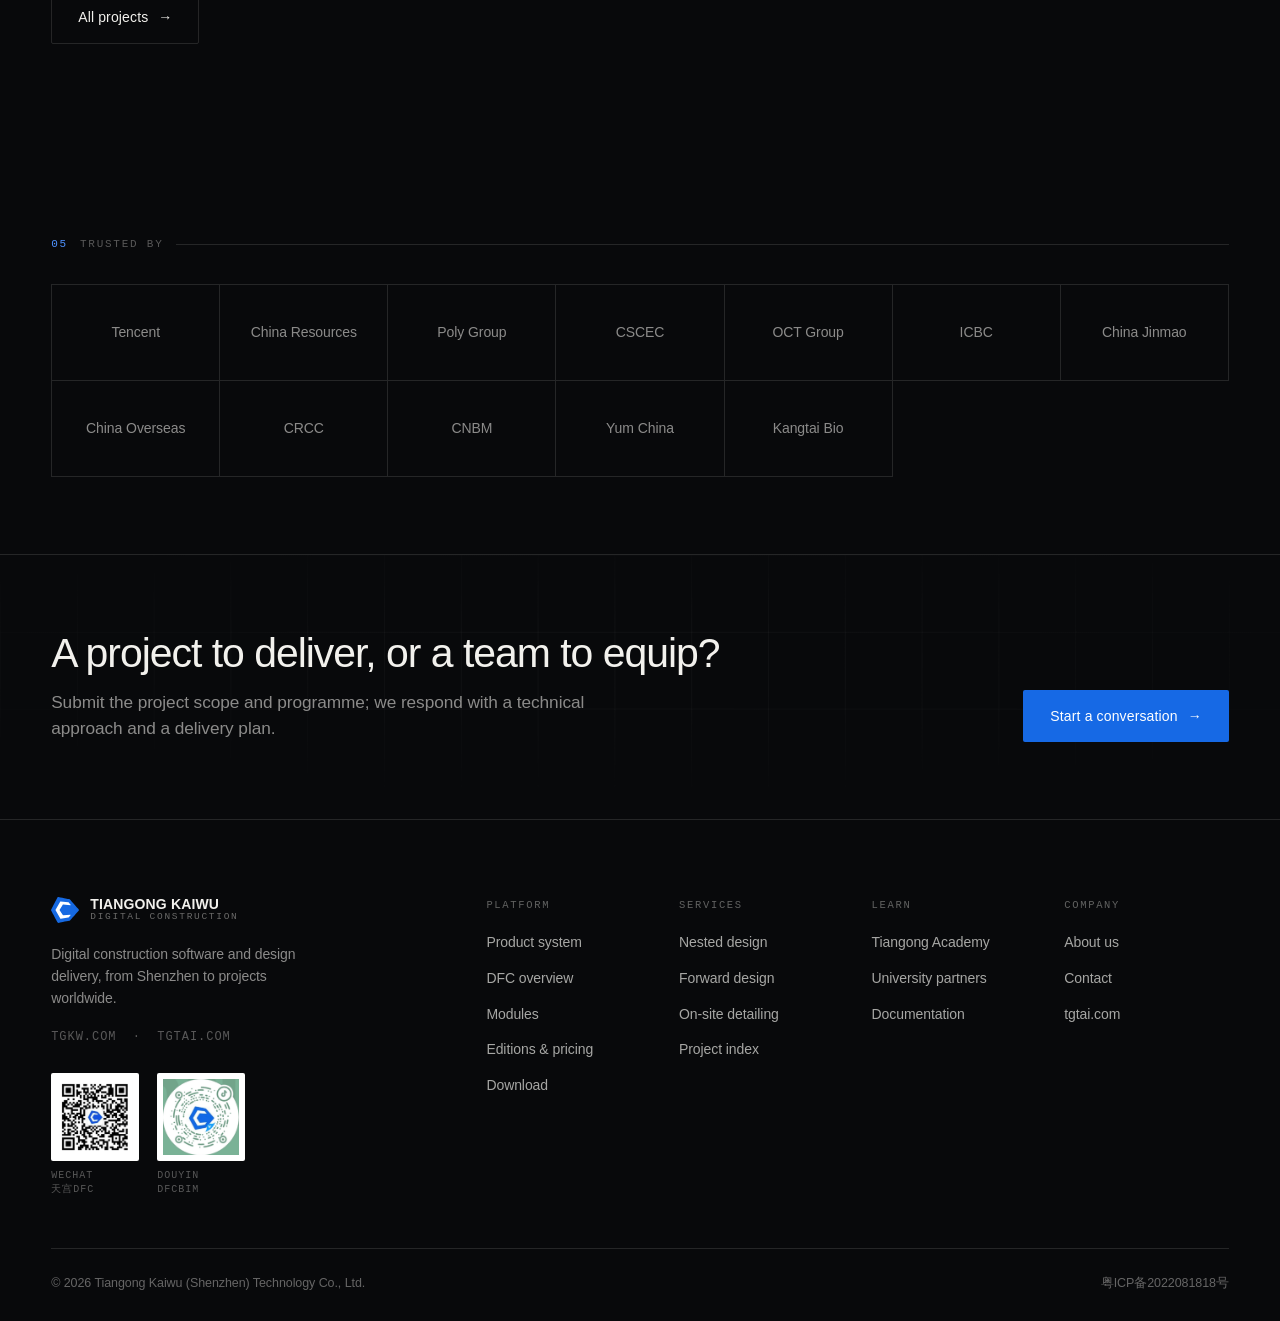
==== commit 60dd0426: "页头品牌双语化、合作院校补英文、页脚加二维码，海南口径改为 16.7% 页头与页脚的品牌名原本固定为 TIANGONG KAIWU / Digital Construction，切到 中文时不跟随。现" ====
--- a/index.html
+++ b/index.html
@@ -176,8 +176,8 @@
         </h3>
         <div>
           <p class="lede reveal" data-delay="60">
-            <span data-lang="en">Hainan International Twin Centres — the Zaha Hadid-designed art trading and cultural exchange complex, ¥3.5bn, 169,300 m². We cut the metal roof panel from 9,000+ specifications to 1,800+, coordinated every discipline to zero clashes, and closed the loop between design and construction. Around ¥200m saved, 5.7% of total investment.</span>
-            <span data-lang="zh">海南国际双中心——扎哈事务所设计的文物艺术品交易中心与国际文化交流中心，总投资 35 亿元，16.93 万㎡。金属屋面板规格从 9000 余种优化至 1800 余种，全专业零碰撞，设计与施工闭环管理。合计节省约 2 亿元，占总投资的 5.7%。</span>
+            <span data-lang="en">Hainan International Twin Centres — the Zaha Hadid-designed art trading and cultural exchange complex. We cut the metal roof panel from 9,000+ specifications to 1,800+, coordinated every discipline to zero clashes, and closed the loop between design and construction. Around ¥200m saved, 16.7% of the project's total investment.</span>
+            <span data-lang="zh">海南国际双中心——扎哈事务所设计的文物艺术品交易中心与国际文化交流中心。金属屋面板规格从 9000 余种优化至 1800 余种，全专业零碰撞，设计与施工闭环管理。合计节省约 2 亿元，占项目总投资的 16.7%。</span>
           </p>
           <ul class="checks reveal" data-delay="120">
             <li><span data-lang="en"><strong>Guangzhou Yuexiwan.</strong> 1,740+ discipline conflicts resolved before construction; zero demolition, zero rework, model matched site 100%.</span>
--- a/assets/css/main.css
+++ b/assets/css/main.css
@@ -196,6 +196,9 @@
 .brand{ display:flex; align-items:center; gap:11px; flex:0 0 auto; }
 .brand img{ height:26px; width:auto; }
 .brand__txt{ font-size:14px; font-weight:600; letter-spacing:.01em; line-height:1.1; color:#F2F1ED; }
+/* Chinese sets heavier than caps Latin at the same size, and needs no tracking. */
+html[data-lang="zh"] .brand__txt{ font-size:15.5px; letter-spacing:.04em; }
+html[data-lang="zh"] .brand__txt small{ letter-spacing:.22em; }
 .brand__txt small{ display:block; font-family:var(--font-mono); font-size:9.5px;
   letter-spacing:.18em; color:rgba(242,241,237,.42); font-weight:400; text-transform:uppercase; }
 
@@ -852,6 +855,22 @@
   .loop__core,.loop__node{ opacity:1; transform:none; }
 }
 
+/* ---- 23g. Footer QR codes -----------------------------------------------
+   Sits at the bottom of the footer's left column. The codes keep a white
+   plate because a scanner needs the quiet zone light — inverting them onto
+   the dark footer would stop them scanning on many phones.
+   ------------------------------------------------------------------------ */
+.qr{ display:flex; gap:18px; margin-top:26px; }
+.qr figure{ margin:0; width:88px; }
+.qr img{ width:88px; height:88px; object-fit:contain;
+  background:#fff; padding:5px; border-radius:var(--radius);
+  border:1px solid var(--line); transition:.25s var(--ease); }
+.qr figure:hover img{ border-color:color-mix(in srgb, var(--brand-lift) 55%, var(--line));
+  transform:translateY(-2px); }
+.qr figcaption{ margin-top:8px; font-family:var(--font-mono); font-size:10px;
+  letter-spacing:.1em; text-transform:uppercase; color:var(--faint); line-height:1.4; }
+@media (max-width:520px){ .qr figure,.qr img{ width:76px; } .qr img{ height:76px; } }
+
 /* ---- 24. Pre-hydration guard -------------------------------------------- */
 header[data-hdr]{ position:fixed; inset:0 0 auto 0; z-index:100; height:68px; }
 footer[data-ftr]{ background:#08090B; min-height:200px; }
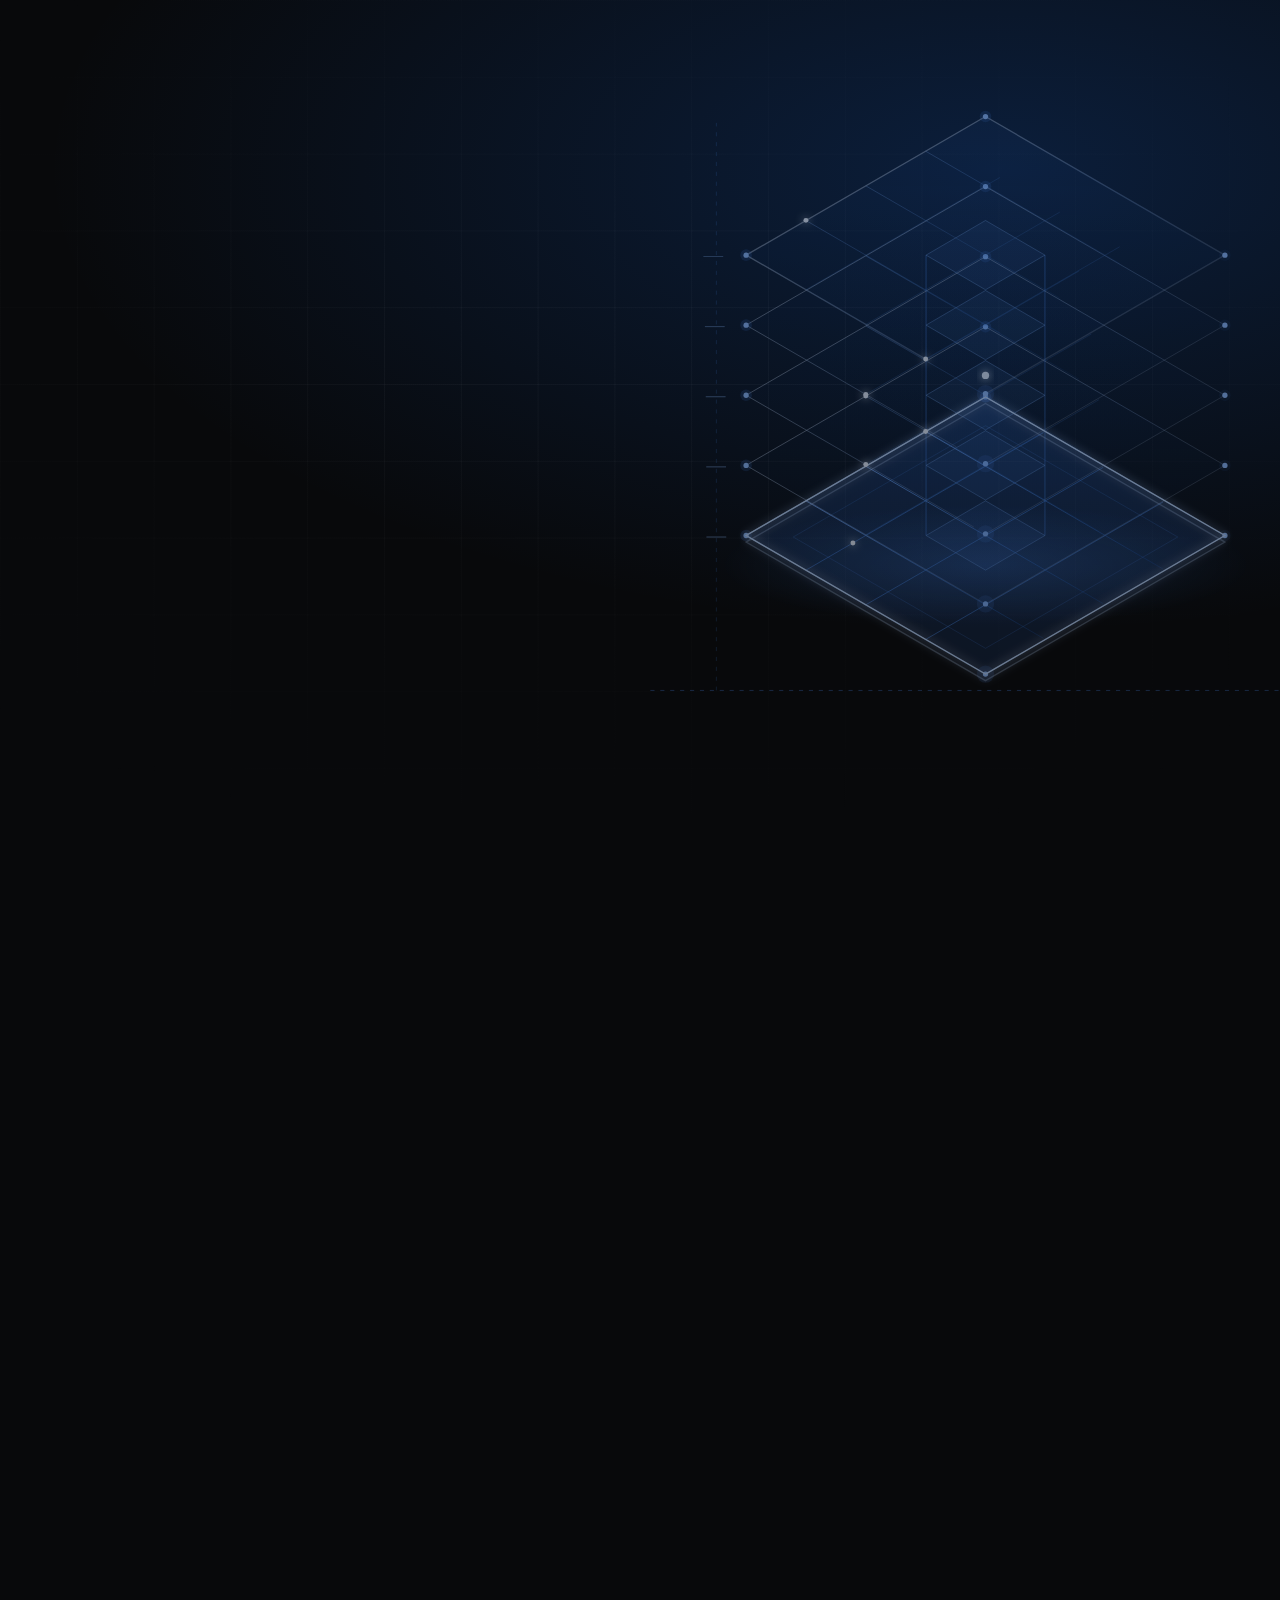
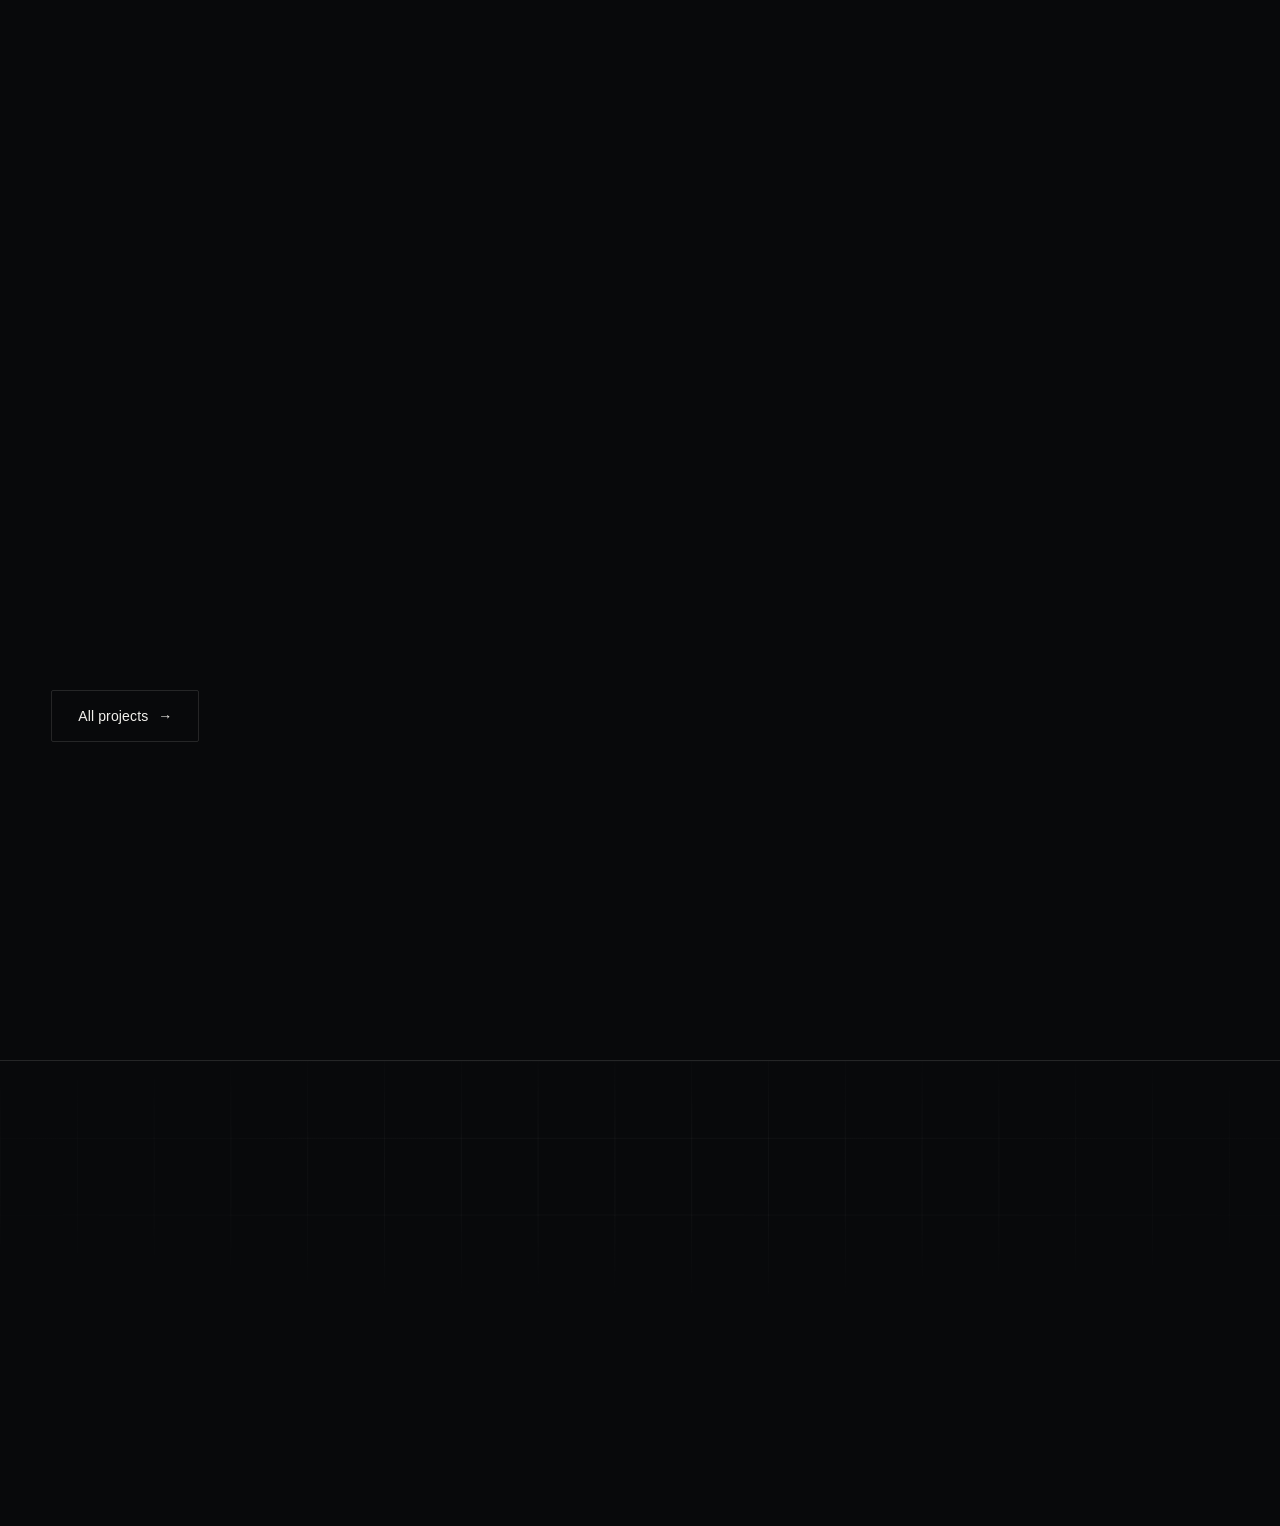
==== commit d86c8fe5: "英文文案改为美式书写，抖音二维码可点击跳转 全站英文原为英式书写，对美国读者是明显的「非本地」信号。本次统一为美式：  拼写  modelling→modeling、licence→license、c" ====
--- a/index.html
+++ b/index.html
@@ -35,11 +35,11 @@
             <span data-lang="zh">一个模型<br>贯通设计与建造</span>
           </h1>
           <p class="h-sub reveal" data-delay="110">
-            <span data-lang="en">A single digital model connecting architectural design, discipline coordination, construction detailing and project delivery.</span>
+            <span data-lang="en">A single digital model connecting architectural design, discipline coordination, construction detailing, and project delivery.</span>
             <span data-lang="zh">以统一数字模型连接建筑设计、专业协同、施工深化与项目交付。</span>
           </p>
           <p class="lede reveal" data-delay="150">
-            <span data-lang="en">Tiangong Kaiwu develops digital construction software and delivers architectural design on it. Practice on real projects is consolidated into software products, AI tools and repeatable delivery standards, serving architectural design, engineering construction and professional education.</span>
+            <span data-lang="en">Tiangong Kaiwu develops digital construction software and delivers architectural design on it. We turn practice on real projects into software products, AI tools, and repeatable delivery standards, serving architectural design, engineering construction, and professional education.</span>
             <span data-lang="zh">天宫开物是一家专注于数字建造软件研发与建筑设计交付的科技企业。我们将真实项目实践沉淀为软件产品、AI 工具和标准化交付能力，服务于建筑设计、工程建设及相关教育培训场景。</span>
           </p>
           <div class="btn-row reveal" data-delay="200">
@@ -76,7 +76,7 @@
           <span data-lang="zh">四条业务线，同一个模型</span>
         </h2>
         <p class="lede reveal" data-delay="80">
-          <span data-lang="en">Software, delivery, AI and training are not separate products here. They share one data model, so what a designer draws becomes the drawing set, the quantity take-off and the cutting list without redrawing anything.</span>
+          <span data-lang="en">Software, delivery, AI, and training are not separate products here. They share one data model, so what a designer draws becomes the drawing set, the quantity takeoff, and the cutting list without anyone redrawing it.</span>
           <span data-lang="zh">软件、交付、AI 与培训不是四件独立的产品，而是共用一套数据模型：设计师画的模型，直接成为施工图、工程量清单与下料单，无需二次绘制。</span>
         </p>
       </div>
@@ -86,7 +86,7 @@
           <div class="card__ix">01 / DFC</div>
           <h3 class="card__t"><span data-lang="en">The platform</span><span data-lang="zh">DFC 平台</span></h3>
           <p class="card__d">
-            <span data-lang="en">Six disciplines in one lightweight model. Clash detection, DWG documentation and the bill of quantities all come out of it — no export, no rebuild.</span>
+            <span data-lang="en">Six disciplines in one lightweight model. Clash detection, DWG drawings, and the bill of quantities all come out of it, with no export and no rebuild.</span>
             <span data-lang="zh">六大专业集成于同一轻量化模型。碰撞检查、DWG 出图与工程量清单全部由它导出，不转换、不重建。</span>
           </p>
           <span class="card__f"><span data-lang="en">Explore</span><span data-lang="zh">了解</span> <span class="arw">→</span></span>
@@ -95,7 +95,7 @@
           <div class="card__ix">02 / <span data-lang="en">SERVICES</span><span data-lang="zh">服务</span></div>
           <h3 class="card__t"><span data-lang="en">Design delivery</span><span data-lang="zh">设计交付</span></h3>
           <p class="card__d">
-            <span data-lang="en">Four ways in: nested design on your existing drawings, forward design from scratch, on-site detailing with point cloud and robotic layout, or full construction management.</span>
+            <span data-lang="en">Four ways in: nested design on an existing drawing set, forward design from scratch, on-site detailing with point cloud and robotic layout, or full construction management.</span>
             <span data-lang="zh">四种切入方式：基于既有图纸的嵌套设计、从零开始的正向设计、点云与机器人放线的现场深化，以及全过程施工管理。</span>
           </p>
           <span class="card__f"><span data-lang="en">Explore</span><span data-lang="zh">了解</span> <span class="arw">→</span></span>
@@ -104,7 +104,7 @@
           <div class="card__ix">03 / TAI</div>
           <h3 class="card__t"><span data-lang="en">Tiangong TAI</span><span data-lang="zh">天宫 TAI</span></h3>
           <p class="card__d">
-            <span data-lang="en">Our AI workspace for designers: concept imagery, plan rendering, analysis diagrams and agent workflows for architecture, interiors, landscape and urban design.</span>
+            <span data-lang="en">Our AI workspace for designers: concept imagery, plan rendering, analysis diagrams, and agent workflows for architecture, interiors, landscape, and urban design.</span>
             <span data-lang="zh">面向设计师的 AI 工作空间：概念表现、平面渲染、分析图与 Agent 工作流，覆盖建筑、室内、景观与城市设计。</span>
           </p>
           <span class="card__f">tgtai.com <span class="arw">→</span></span>
@@ -113,7 +113,7 @@
           <div class="card__ix">04 / <span data-lang="en">ACADEMY</span><span data-lang="zh">教育</span></div>
           <h3 class="card__t"><span data-lang="en">Tiangong Academy</span><span data-lang="zh">天宫课堂</span></h3>
           <p class="card__d">
-            <span data-lang="en">Industry–education integration for colleges: the “post, course, contest, certificate” model, joint majors, labs and competition coaching — built on real project data.</span>
+            <span data-lang="en">Industry–education integration for colleges: the “post, course, contest, certificate” model, joint majors, labs, and competition coaching — built on real project data.</span>
             <span data-lang="zh">面向院校的产教融合：岗课赛证一体化育人、共建专业与实训室、赛事辅导，全部基于真实项目数据。</span>
           </p>
           <span class="card__f"><span data-lang="en">Explore</span><span data-lang="zh">了解</span> <span class="arw">→</span></span>
@@ -129,11 +129,11 @@
         <span data-lang="en">The numbers</span><span data-lang="zh">可验证的结果</span></p>
       <div class="grid grid--sidecar">
         <h2 class="h1 reveal">
-          <span data-lang="en">What one model changes in programme, cost and quality</span>
+          <span data-lang="en">What one model changes in schedule, cost, and quality</span>
           <span data-lang="zh">统一模型对周期、成本与质量的影响</span>
         </h2>
         <p class="lede reveal" data-delay="60">
-          <span data-lang="en">The saving is not in modelling hours, which change little. It comes from the re-checking that follows every design change: seven categories of deliverable that previously had to be updated and verified separately, discipline conflicts surfacing on site rather than in review, and the rework they generate.</span>
+          <span data-lang="en">The savings are not in modeling hours, which barely move. They come from the re-checking that follows every design change: seven kinds of deliverables that each had to be updated and checked separately, discipline conflicts surfacing on site rather than in review, and the rework they generate.</span>
           <span data-lang="zh">效率提升并不来自建模工时的压缩，而来自每次设计修改后的重复核对：过去需分别更新并逐份校验的七类成果、在现场而非评审阶段暴露的专业冲突，以及由此产生的返工。</span>
         </p>
       </div>
@@ -147,8 +147,8 @@
         </li>
         <li>
           <span class="stats__n">40–60<sup>%</sup></span>
-          <span class="stats__l"><span data-lang="en">Shorter programme</span><span data-lang="zh">开发周期缩短</span></span>
-          <span class="stats__d"><span data-lang="en">Design, cost and procurement run in parallel instead of in sequence.</span>
+          <span class="stats__l"><span data-lang="en">Shorter schedule</span><span data-lang="zh">开发周期缩短</span></span>
+          <span class="stats__d"><span data-lang="en">Design, cost, and procurement run in parallel instead of in sequence.</span>
             <span data-lang="zh">设计、成本与招采并行推进，而非逐段串行。</span></span>
         </li>
         <li>
@@ -160,23 +160,23 @@
         <li>
           <span class="stats__n">75<sup>%+</sup></span>
           <span class="stats__l"><span data-lang="en">Less rework</span><span data-lang="zh">返工率下降</span></span>
-          <span class="stats__d"><span data-lang="en">The model matches the building, so what is cut fits first time.</span>
+          <span class="stats__d"><span data-lang="en">The model matches the building, so parts fit the first time.</span>
             <span data-lang="zh">模型与现场一致，下料一次到位。</span></span>
         </li>
       </ul>
       <p class="stats-note reveal">
-        <span data-lang="en">Source: Shenzhen Municipal Bureau of Public Works &amp; THAD, Tsinghua University — comparative study of industrialised and traditional construction.</span>
+        <span data-lang="en">Source: Shenzhen Municipal Bureau of Public Works &amp; THAD, Tsinghua University — comparative study of industrialized and traditional construction.</span>
         <span data-lang="zh">数据来源：深圳市建筑工务署 · 清华大学建筑设计研究院《工业化建造模式与传统建造模式数字化比较研究》课题</span>
       </p>
 
       <div class="grid grid--sidecar mt-l">
         <h3 class="h2 reveal">
-          <span data-lang="en">Hainan International Twin Centres: ¥200m in verified savings</span>
+          <span data-lang="en">Hainan International Twin Centers: ¥200m in verified savings</span>
           <span data-lang="zh">海南国际双中心：节省投资约 2 亿元</span>
         </h3>
         <div>
           <p class="lede reveal" data-delay="60">
-            <span data-lang="en">Hainan International Twin Centres — the Zaha Hadid-designed art trading and cultural exchange complex. We cut the metal roof panel from 9,000+ specifications to 1,800+, coordinated every discipline to zero clashes, and closed the loop between design and construction. Around ¥200m saved, 16.7% of the project's total investment.</span>
+            <span data-lang="en">Hainan International Twin Centers — the Zaha Hadid-designed art trading and cultural exchange complex. We cut the metal roof panel from 9,000+ specifications to 1,800+, coordinated every discipline to zero clashes, and closed the loop between design and construction. Around ¥200m saved, 16.7% of the project's total investment.</span>
             <span data-lang="zh">海南国际双中心——扎哈事务所设计的文物艺术品交易中心与国际文化交流中心。金属屋面板规格从 9000 余种优化至 1800 余种，全专业零碰撞，设计与施工闭环管理。合计节省约 2 亿元，占项目总投资的 16.7%。</span>
           </p>
           <ul class="checks reveal" data-delay="120">
@@ -204,17 +204,17 @@
         </h2>
         <div>
           <p class="lede reveal" data-delay="60">
-            <span data-lang="en">Most BIM tools are built by vendors who carry no delivery responsibility on site. Software development and design delivery sit inside one company here: a 300-strong delivery team across Shenzhen, Shanghai, Beijing and Hangzhou uses the platform on live projects every day, and the constraints they meet in delivery become development requirements in the next release.</span>
+            <span data-lang="en">Most BIM tools are built by vendors who carry no delivery responsibility on site. Software development and design delivery sit inside one company here: a 300-strong delivery team across Shenzhen, Shanghai, Beijing, and Hangzhou uses the platform on live projects every day, and the constraints they meet in delivery become development requirements in the next release.</span>
             <span data-lang="zh">多数 BIM 工具的研发方并不承担工程交付责任。我们的软件研发与设计交付在同一家公司内完成：300 人的实施落地团队分布于深圳、上海、北京、杭州，每日在真实项目中使用该平台，交付过程中暴露的问题直接进入下一版本的开发需求。</span>
           </p>
           <ul class="checks reveal" data-delay="120">
-            <li><span data-lang="en"><strong>Lightweight by design.</strong> One project, one model — opens and navigates without a workstation upgrade.</span>
+            <li><span data-lang="en"><strong>Lightweight by design.</strong> One project, one model, and it opens without a workstation upgrade.</span>
                 <span data-lang="zh"><strong>轻量化。</strong>一个项目一个模型，打开浏览不卡顿，无需升级图形工作站。</span></li>
-            <li><span data-lang="en"><strong>Model as deliverable.</strong> Drawings, quantity schedules, material take-offs and cutting lists all export from the same model.</span>
+            <li><span data-lang="en"><strong>Model as deliverable.</strong> Drawings, quantity schedules, material takeoffs, and cutting lists all export from the same model.</span>
                 <span data-lang="zh"><strong>一模多用。</strong>施工图、工程量清单、物料表、下料单，均由同一模型导出。</span></li>
-            <li><span data-lang="en"><strong>Cloud coordination.</strong> Multi-company, multi-discipline, multi-stage review with mark-ups on the shared model.</span>
+            <li><span data-lang="en"><strong>Cloud coordination.</strong> Multi-company, multi-discipline, multi-stage review, with markups on the shared model.</span>
                 <span data-lang="zh"><strong>云端协同。</strong>多公司、多专业、多阶段协作，模型审图可批注。</span></li>
-            <li><span data-lang="en"><strong>Built on SketchUp.</strong> Your team already knows the interface; the BIM discipline is what we add.</span>
+            <li><span data-lang="en"><strong>Built on SketchUp.</strong> Designers already know the interface. What we add is the BIM discipline.</span>
                 <span data-lang="zh"><strong>基于 SketchUp。</strong>团队无需重学界面，我们补齐的是 BIM 能力。</span></li>
           </ul>
         </div>
@@ -233,7 +233,7 @@
           <span data-lang="zh">全部由 DFC 交付</span>
         </h2>
         <p class="lede reveal" data-delay="60">
-          <span data-lang="en">Hotels, hospitals, headquarters, museums and stadiums across China — every one modelled, coordinated and documented on our own platform.</span>
+          <span data-lang="en">Hotels, hospitals, headquarters, museums, and stadiums across China — every one modeled, coordinated, and documented on our own platform.</span>
           <span data-lang="zh">酒店、医院、总部、博物馆与体育场馆，遍布全国。每一个都在我们自己的平台上建模、协同与出图。</span>
         </p>
       </div>
@@ -264,7 +264,7 @@
           <span data-lang="zh">有项目需要交付，或有团队需要工具？</span>
         </h2>
         <p class="lede mt-s reveal" data-delay="60">
-            <span data-lang="en">Submit the project scope and programme; we respond with a technical approach and a delivery plan.</span>
+            <span data-lang="en">Send us the scope and schedule; we will come back with a technical approach and a delivery plan.</span>
             <span data-lang="zh">提交项目范围与计划周期，我们回复技术方案与交付安排。</span>
         </p>
       </div>
--- a/assets/css/main.css
+++ b/assets/css/main.css
@@ -856,20 +856,23 @@
 }
 
 /* ---- 23g. Footer QR codes -----------------------------------------------
-   Sits at the bottom of the footer's left column. The codes keep a white
-   plate because a scanner needs the quiet zone light — inverting them onto
-   the dark footer would stop them scanning on many phones.
+   The codes sit straight on the footer with no plate behind them. Each image
+   carries its own light field — the square one a two-module quiet zone, the
+   round one its disc — because a scanner needs that light margin; what was
+   removed is the extra white frame around it, not the quiet zone itself.
+   Size matters more than it looks: below roughly 100px these codes stop
+   resolving on a phone, which is why they are 116px and not 88px.
    ------------------------------------------------------------------------ */
-.qr{ display:flex; gap:18px; margin-top:26px; }
-.qr figure{ margin:0; width:88px; }
-.qr img{ width:88px; height:88px; object-fit:contain;
-  background:#fff; padding:5px; border-radius:var(--radius);
-  border:1px solid var(--line); transition:.25s var(--ease); }
-.qr figure:hover img{ border-color:color-mix(in srgb, var(--brand-lift) 55%, var(--line));
-  transform:translateY(-2px); }
-.qr figcaption{ margin-top:8px; font-family:var(--font-mono); font-size:10px;
-  letter-spacing:.1em; text-transform:uppercase; color:var(--faint); line-height:1.4; }
-@media (max-width:520px){ .qr figure,.qr img{ width:76px; } .qr img{ height:76px; } }
+.qr{ display:flex; gap:20px; margin-top:28px; }
+.qr figure{ margin:0; }
+.qr img{ display:block; width:116px; height:116px; object-fit:contain;
+  transition:transform .25s var(--ease); }
+.qr figure:hover img{ transform:translateY(-2px); }
+.qr a{ display:block; }
+.qr a:focus-visible{ outline:2px solid var(--brand-lift); outline-offset:4px; border-radius:var(--radius); }
+.qr figcaption{ margin-top:10px; font-family:var(--font-mono); font-size:10px;
+  letter-spacing:.1em; text-transform:uppercase; color:var(--faint); line-height:1.5; }
+@media (max-width:520px){ .qr img{ width:100px; height:100px; } }
 
 /* ---- 24. Pre-hydration guard -------------------------------------------- */
 header[data-hdr]{ position:fixed; inset:0 0 auto 0; z-index:100; height:68px; }
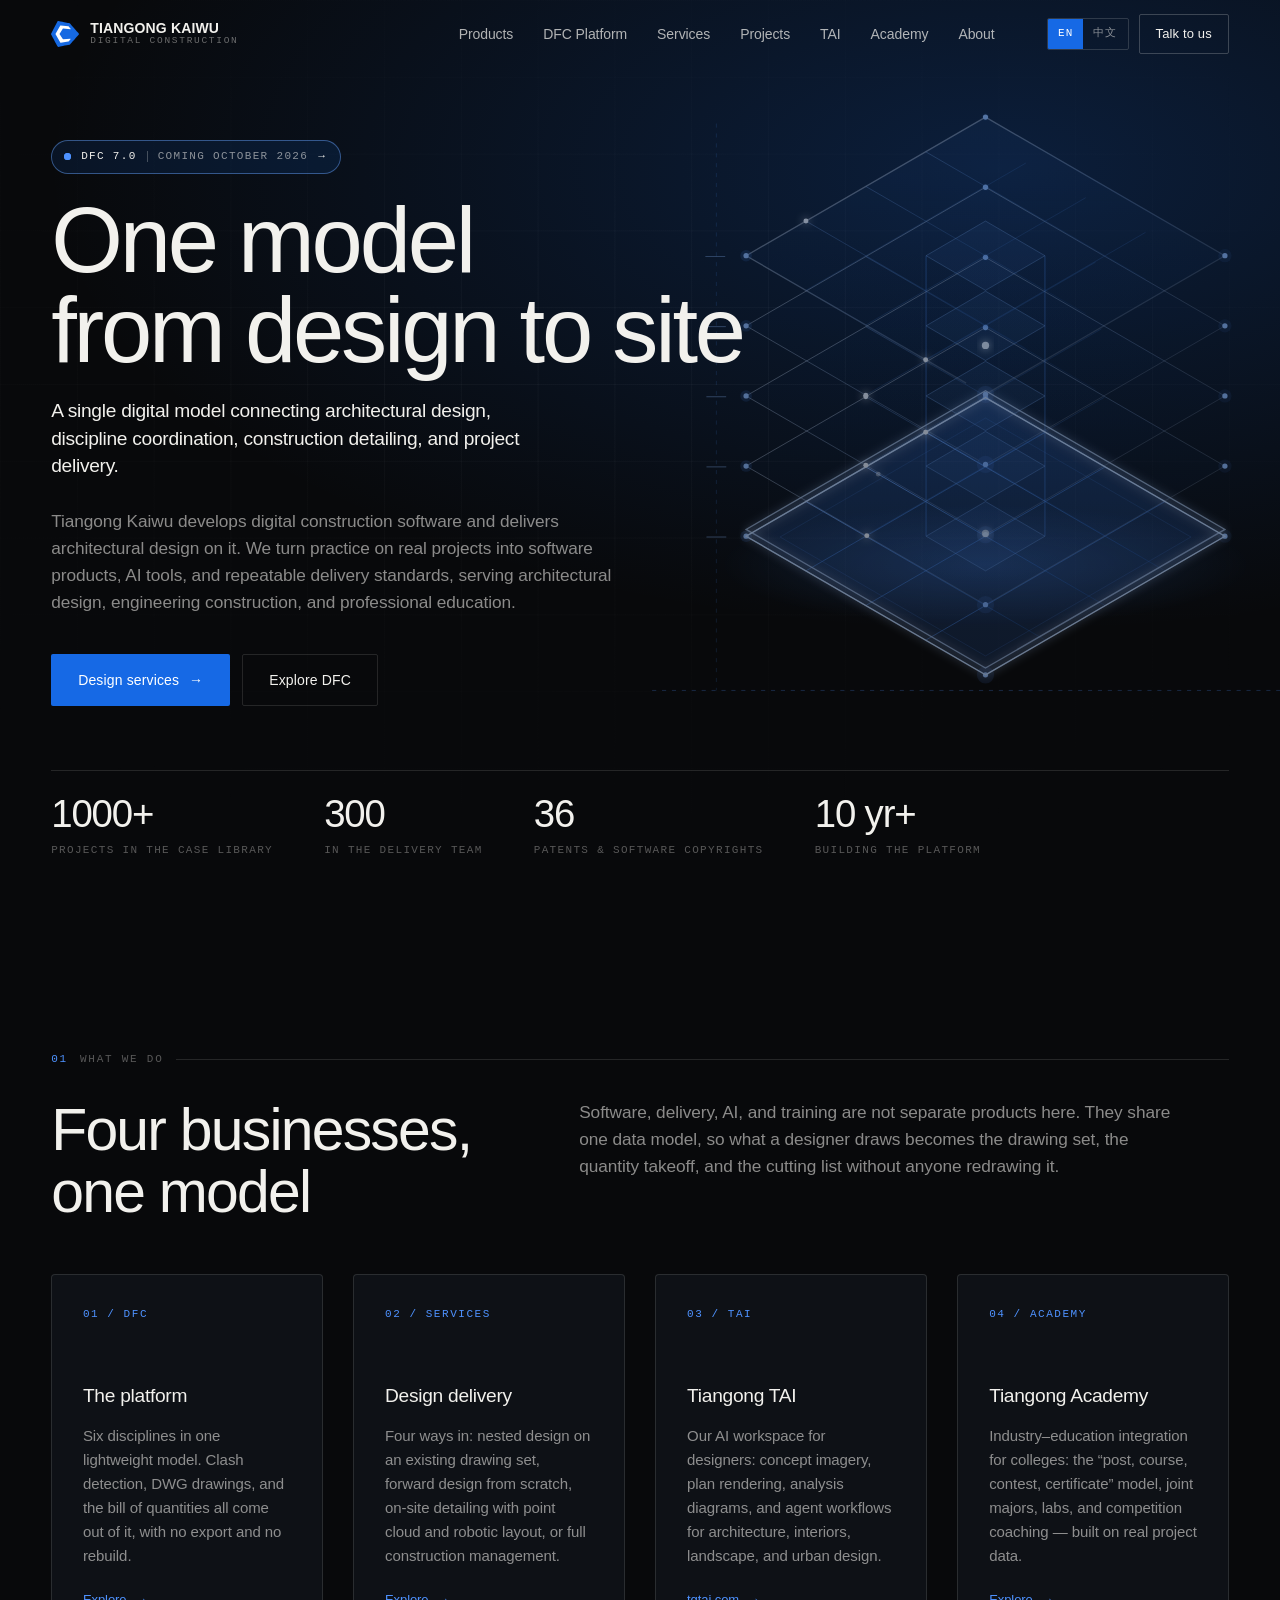
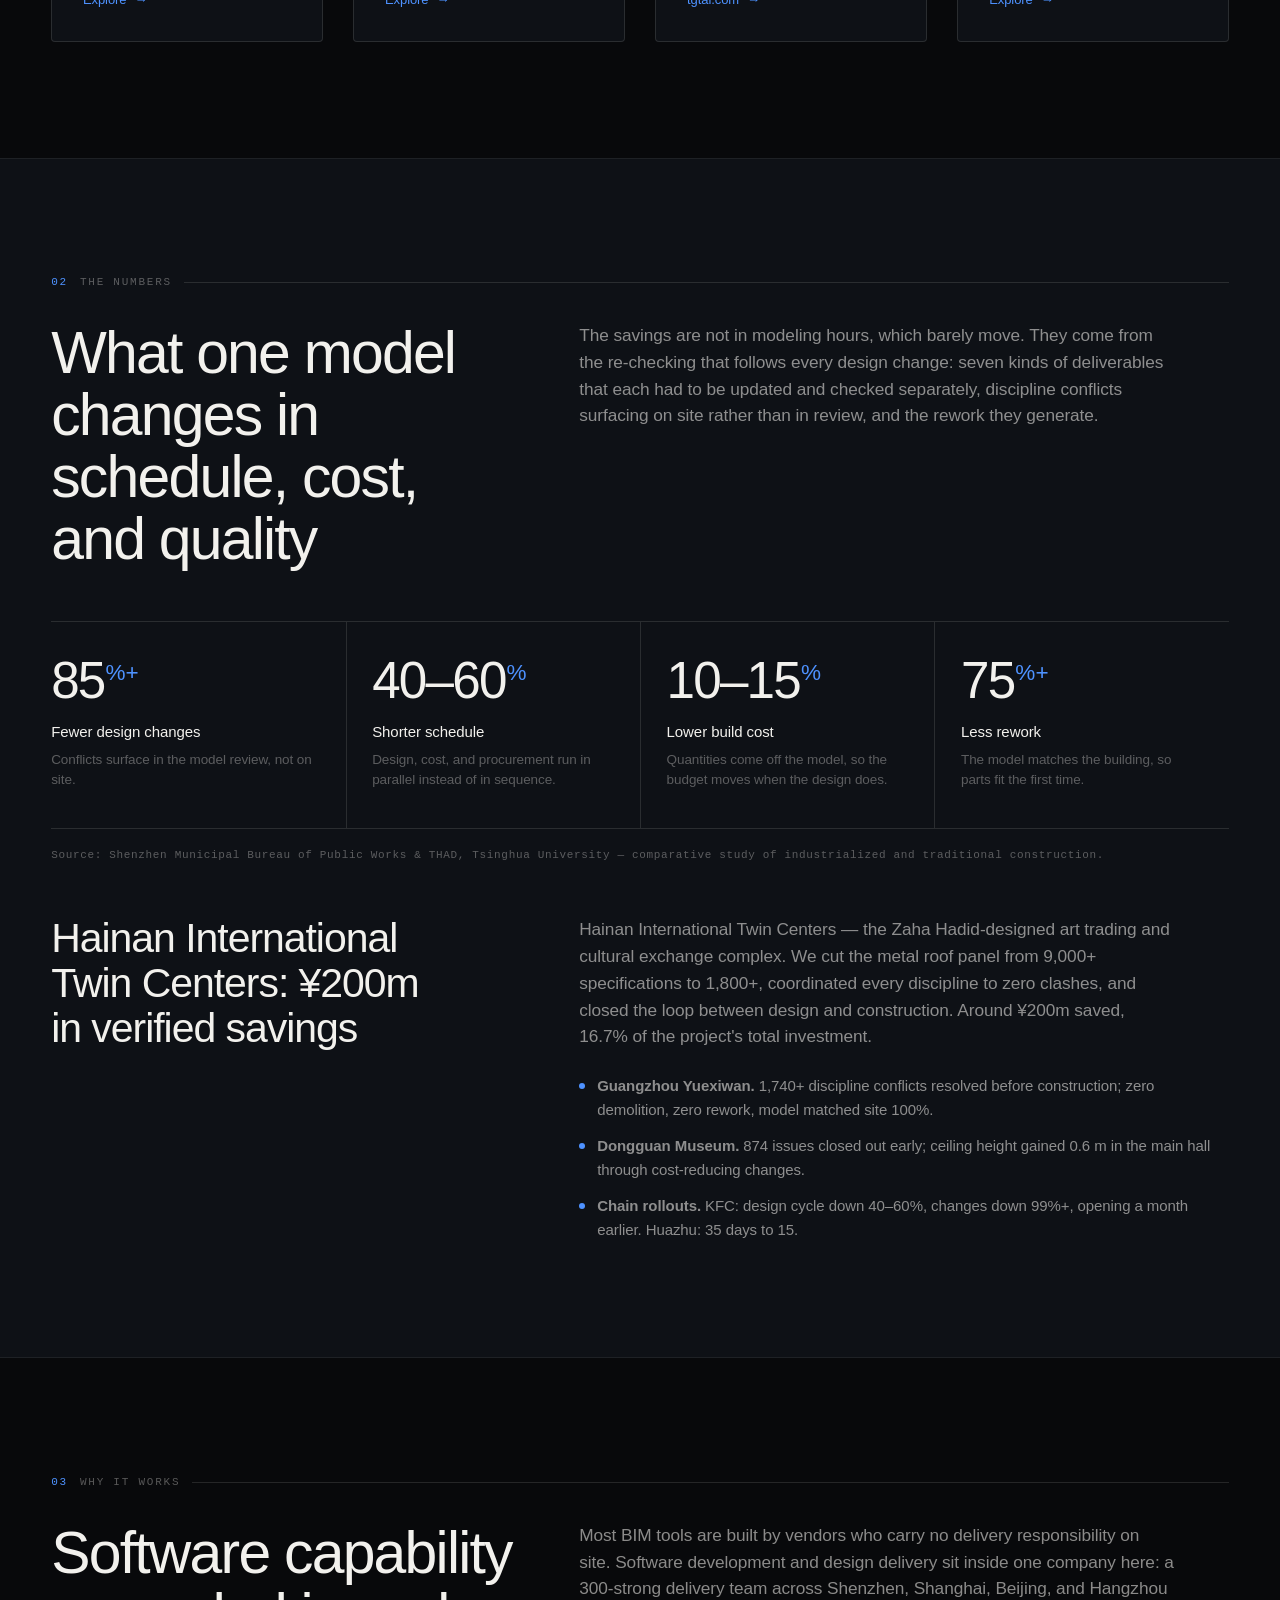
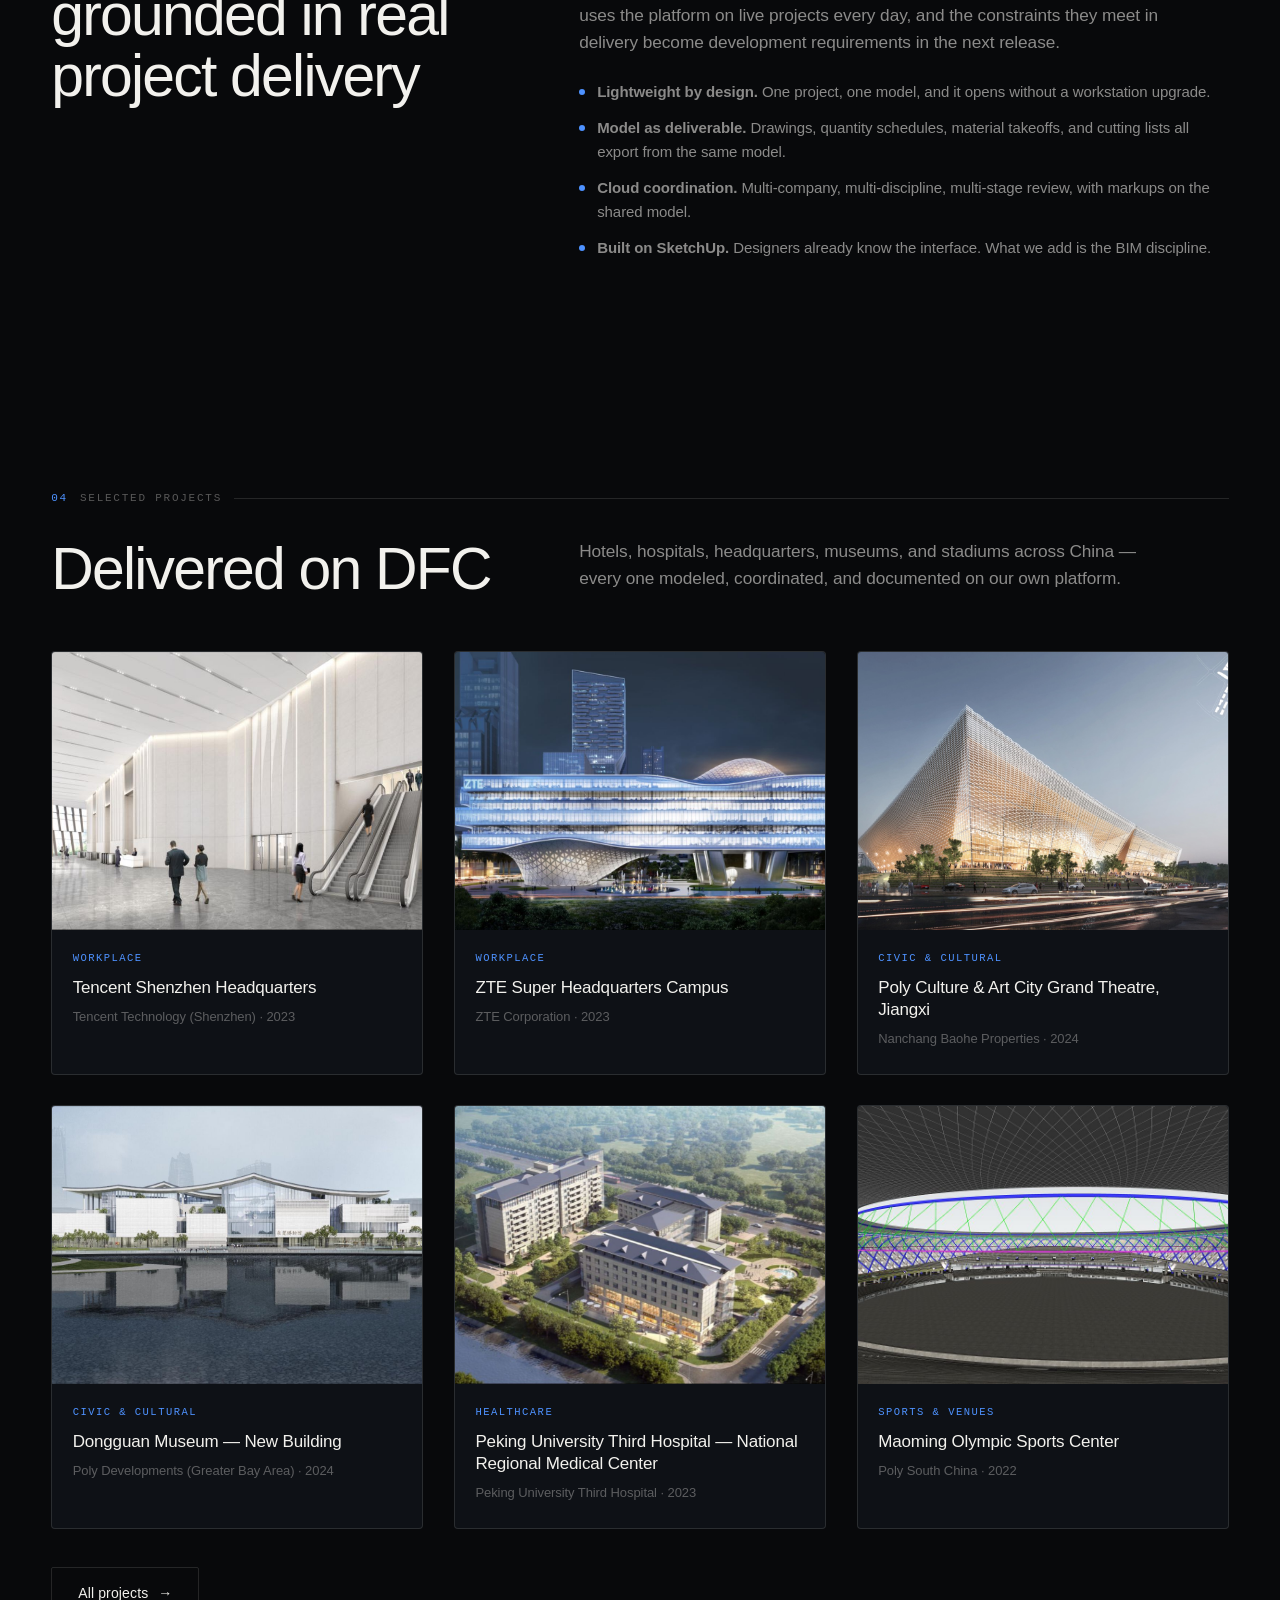
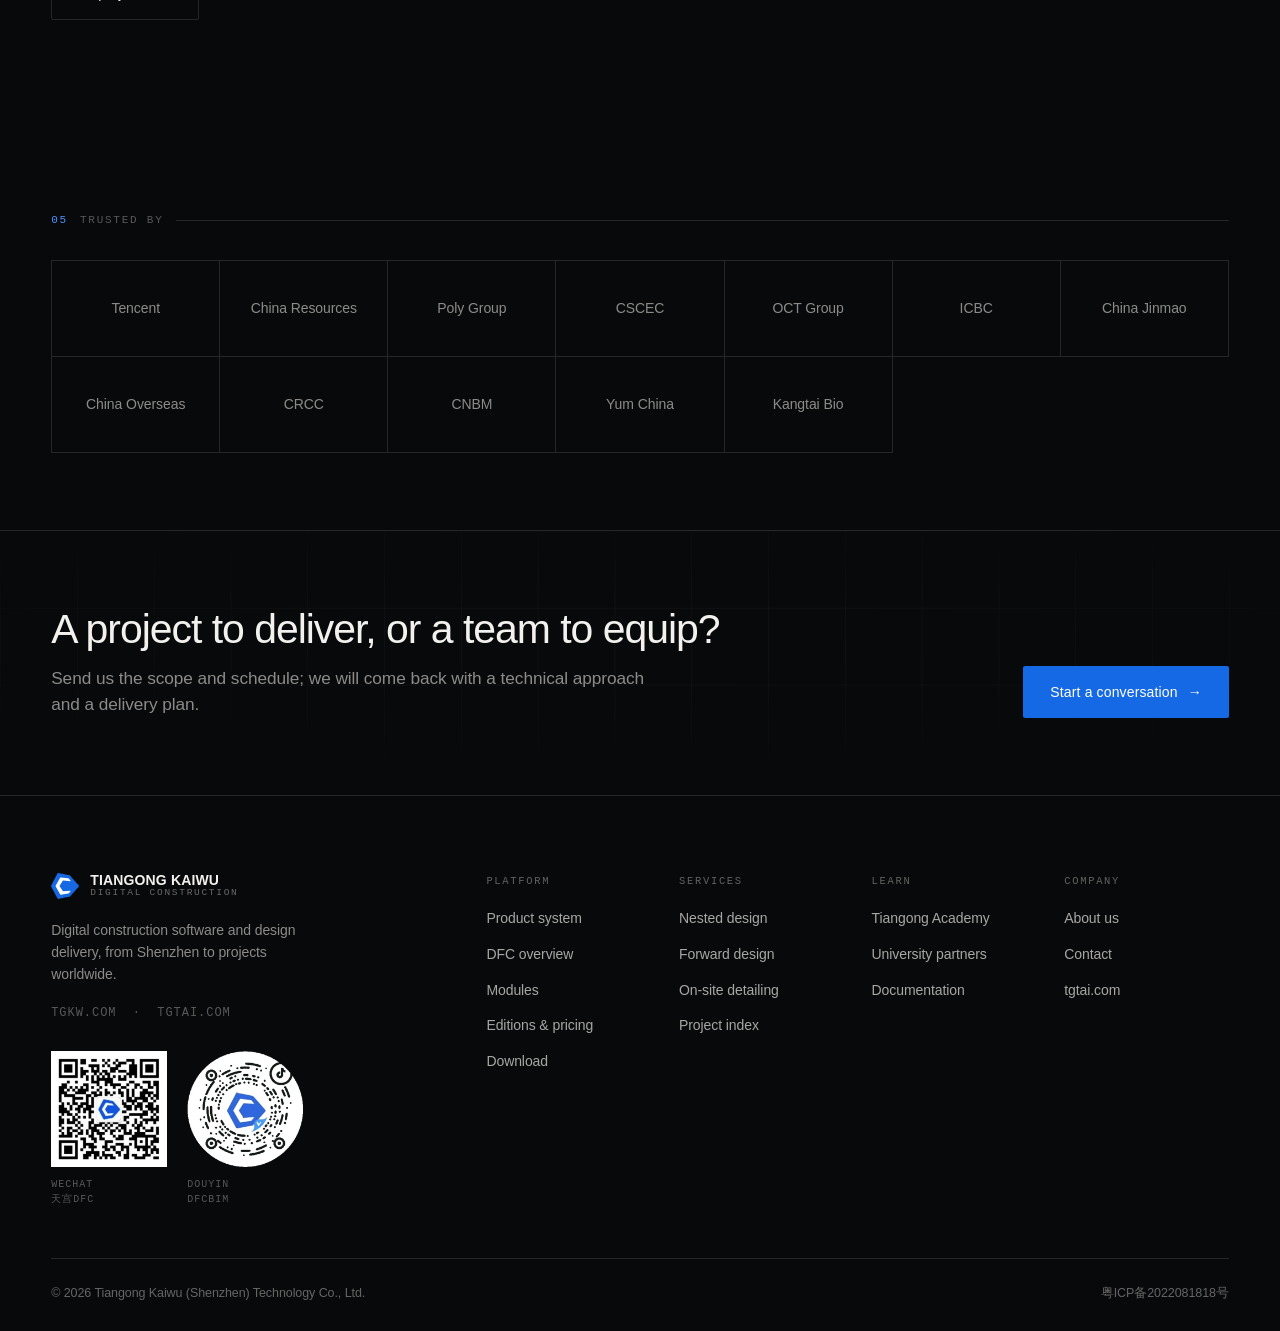
==== commit ebdae387: "语言自动判定：修正 lang 属性，并提前到首屏绘制之前 按系统语言自动切换本就在工作（zh-CN / zh-TW 判为中文，其余回落英文）， 实测确认。但有两处缺陷：  一、`<html lang>" ====
--- a/index.html
+++ b/index.html
@@ -8,6 +8,15 @@
 <link rel="icon" href="assets/img/tgkw-logo.svg" type="image/svg+xml">
 <link rel="icon" href="assets/img/favicon-180.png" sizes="180x180">
 <link rel="apple-touch-icon" href="assets/img/favicon-180.png">
+<script>
+/* Decide the language before first paint, so a Chinese visitor never sees a
+   flash of English. assets/js/site.js repeats this logic (TG.pickLang /
+   TG.applyLang) — if you change one, change the other. */
+(function(){try{var q=new URLSearchParams(location.search).get("lang"),
+s=localStorage.getItem("tg-lang"),n=(navigator.language||"en").toLowerCase(),
+l=(q==="zh"||q==="en")?q:(s||(n.indexOf("zh")===0?"zh":"en")),d=document.documentElement;
+d.setAttribute("data-lang",l);d.setAttribute("lang",l==="zh"?"zh-CN":"en");}catch(e){}})();
+</script>
 <link rel="stylesheet" href="assets/css/main.css">
 </head>
 <body>
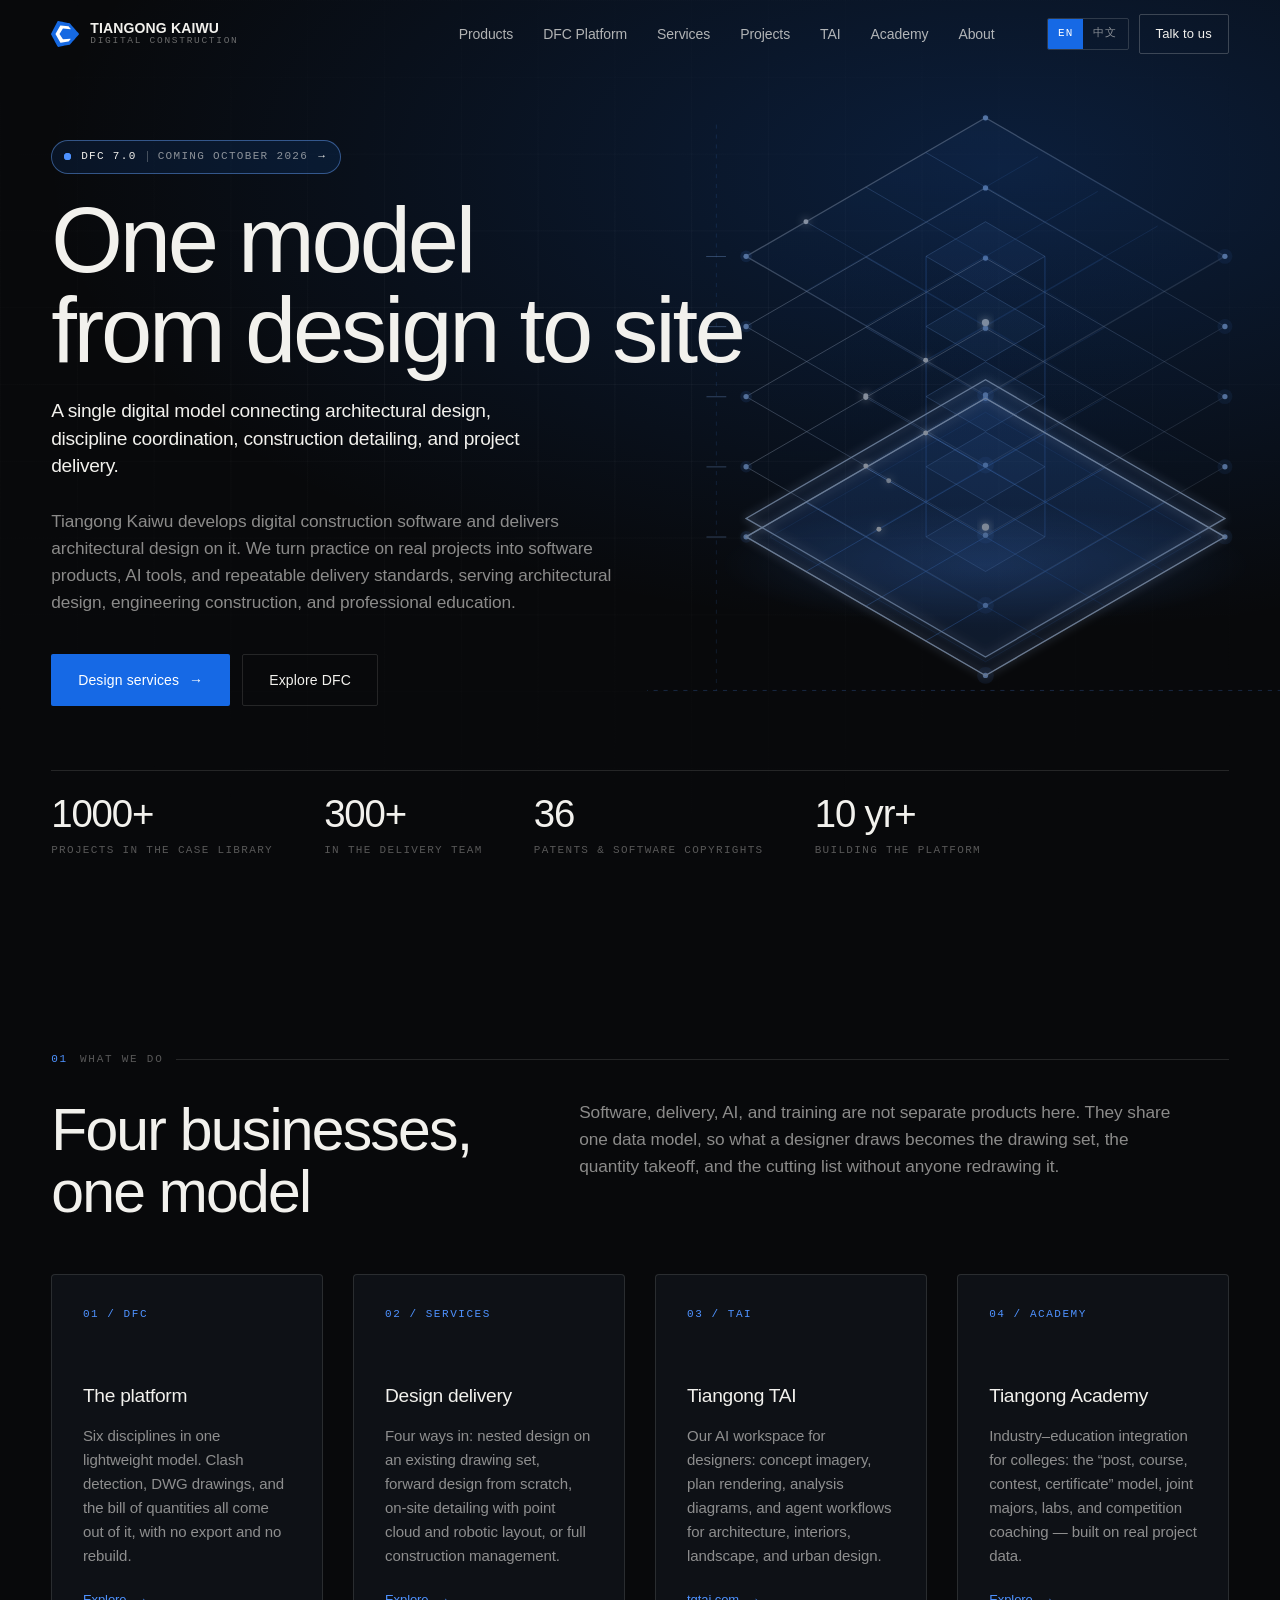
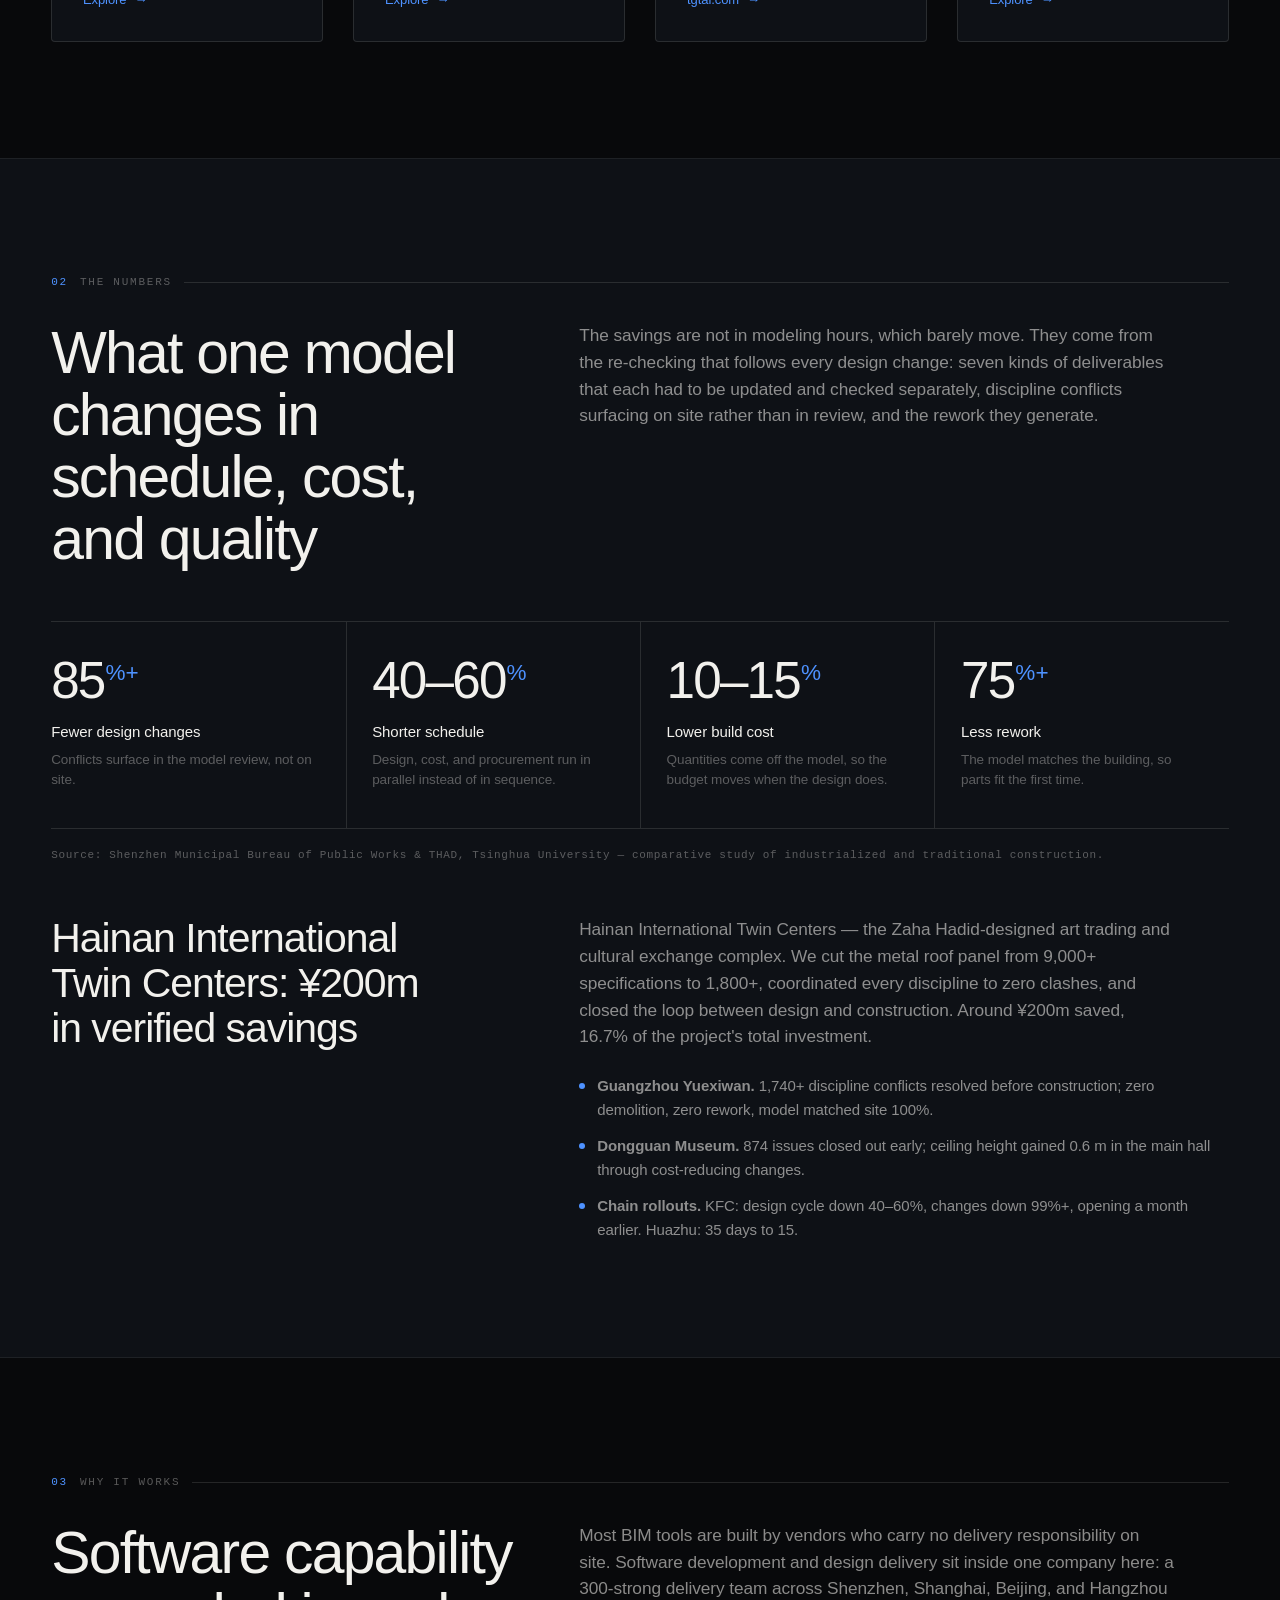
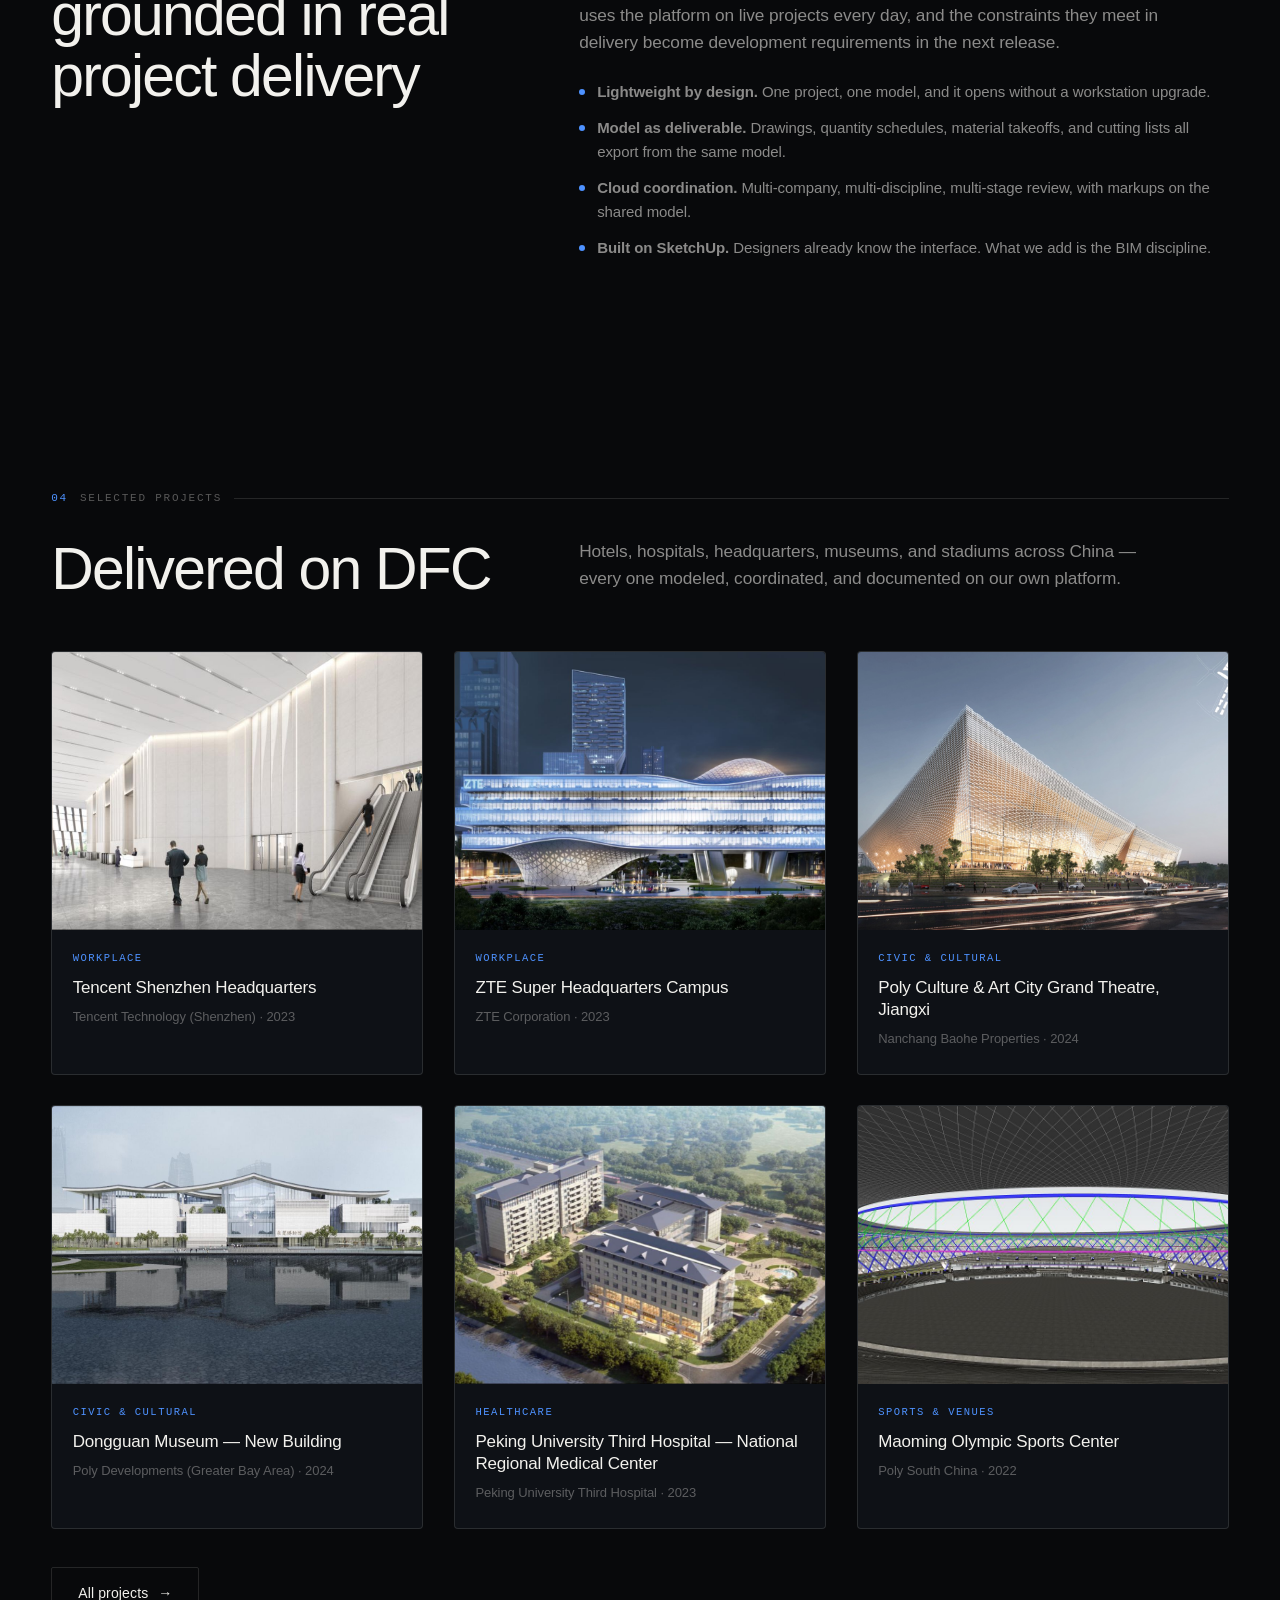
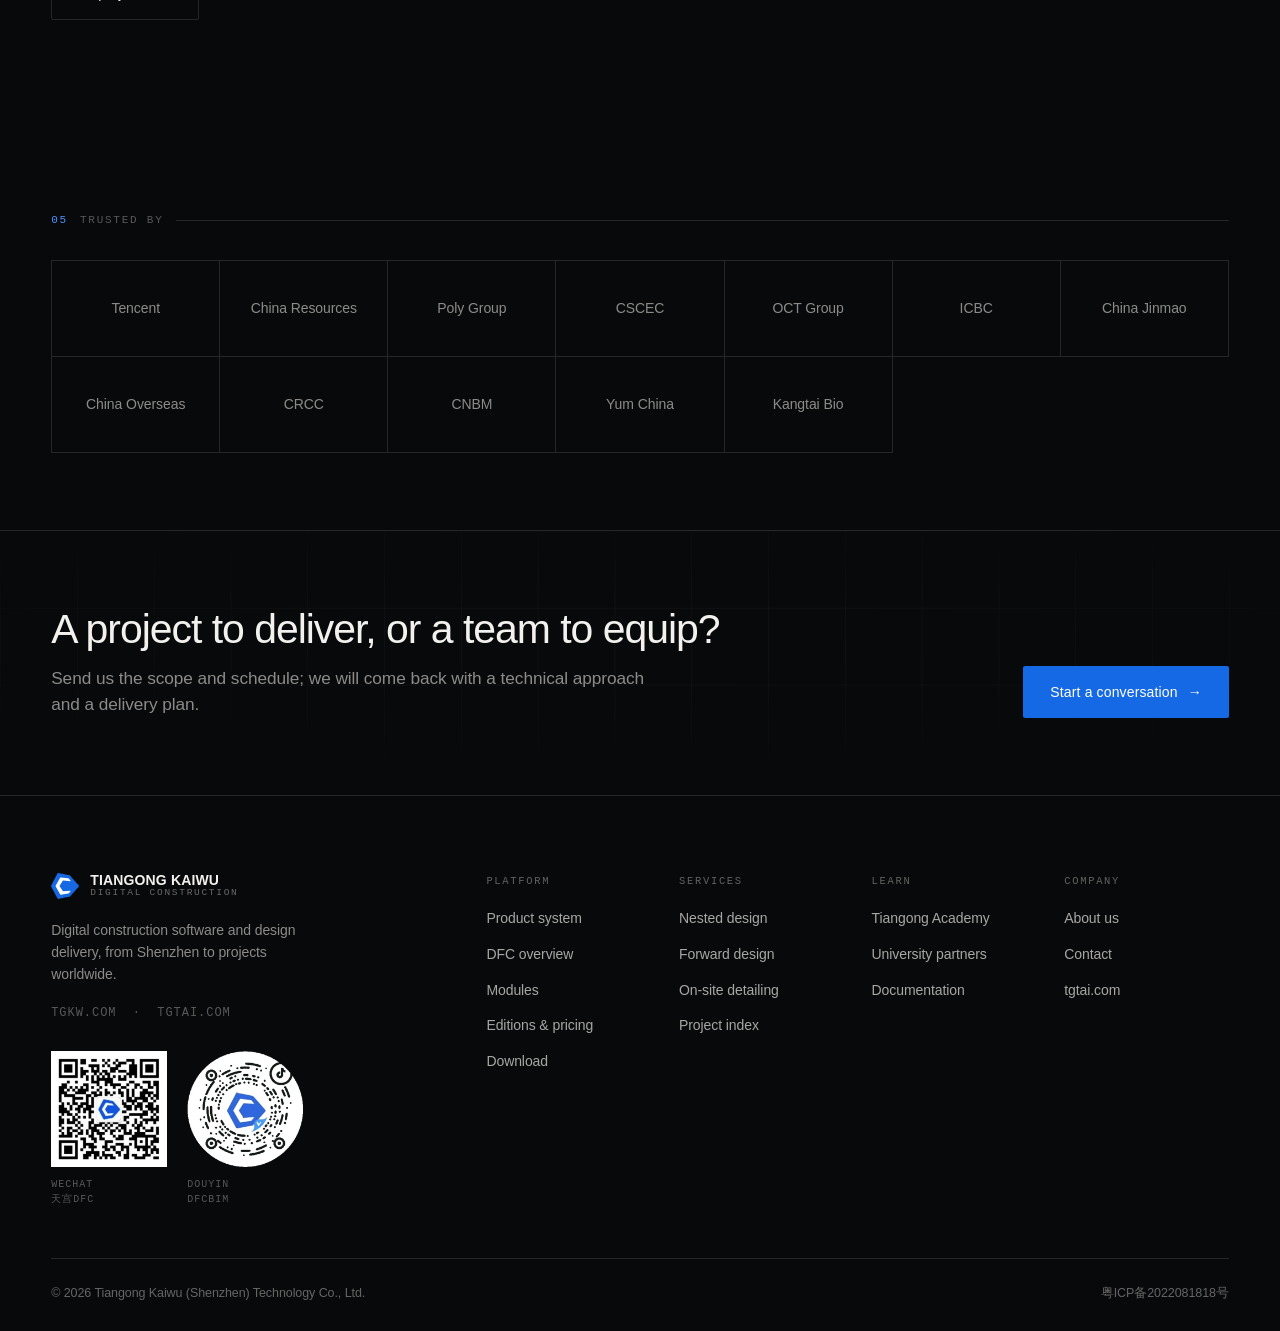
==== commit 5c512cd2: "首页团队规模数字改为 300+ 与《天宫开物建筑产业数字化生态发展平台》文档一致，该文档写的是 「300+ 建筑专业人员」。  Co-Authored-By: Claude Opus 5 (1M co" ====
--- a/index.html
+++ b/index.html
@@ -64,7 +64,7 @@
       <div class="hero__meta reveal" data-delay="260">
         <div><div class="metric__n">1000+</div><div class="metric__l">
           <span data-lang="en">Projects in the case library</span><span data-lang="zh">标杆项目案例</span></div></div>
-        <div><div class="metric__n">300</div><div class="metric__l">
+        <div><div class="metric__n">300+</div><div class="metric__l">
           <span data-lang="en">In the delivery team</span><span data-lang="zh">实施落地团队</span></div></div>
         <div><div class="metric__n">36</div><div class="metric__l">
           <span data-lang="en">Patents &amp; software copyrights</span><span data-lang="zh">发明专利与软著</span></div></div>
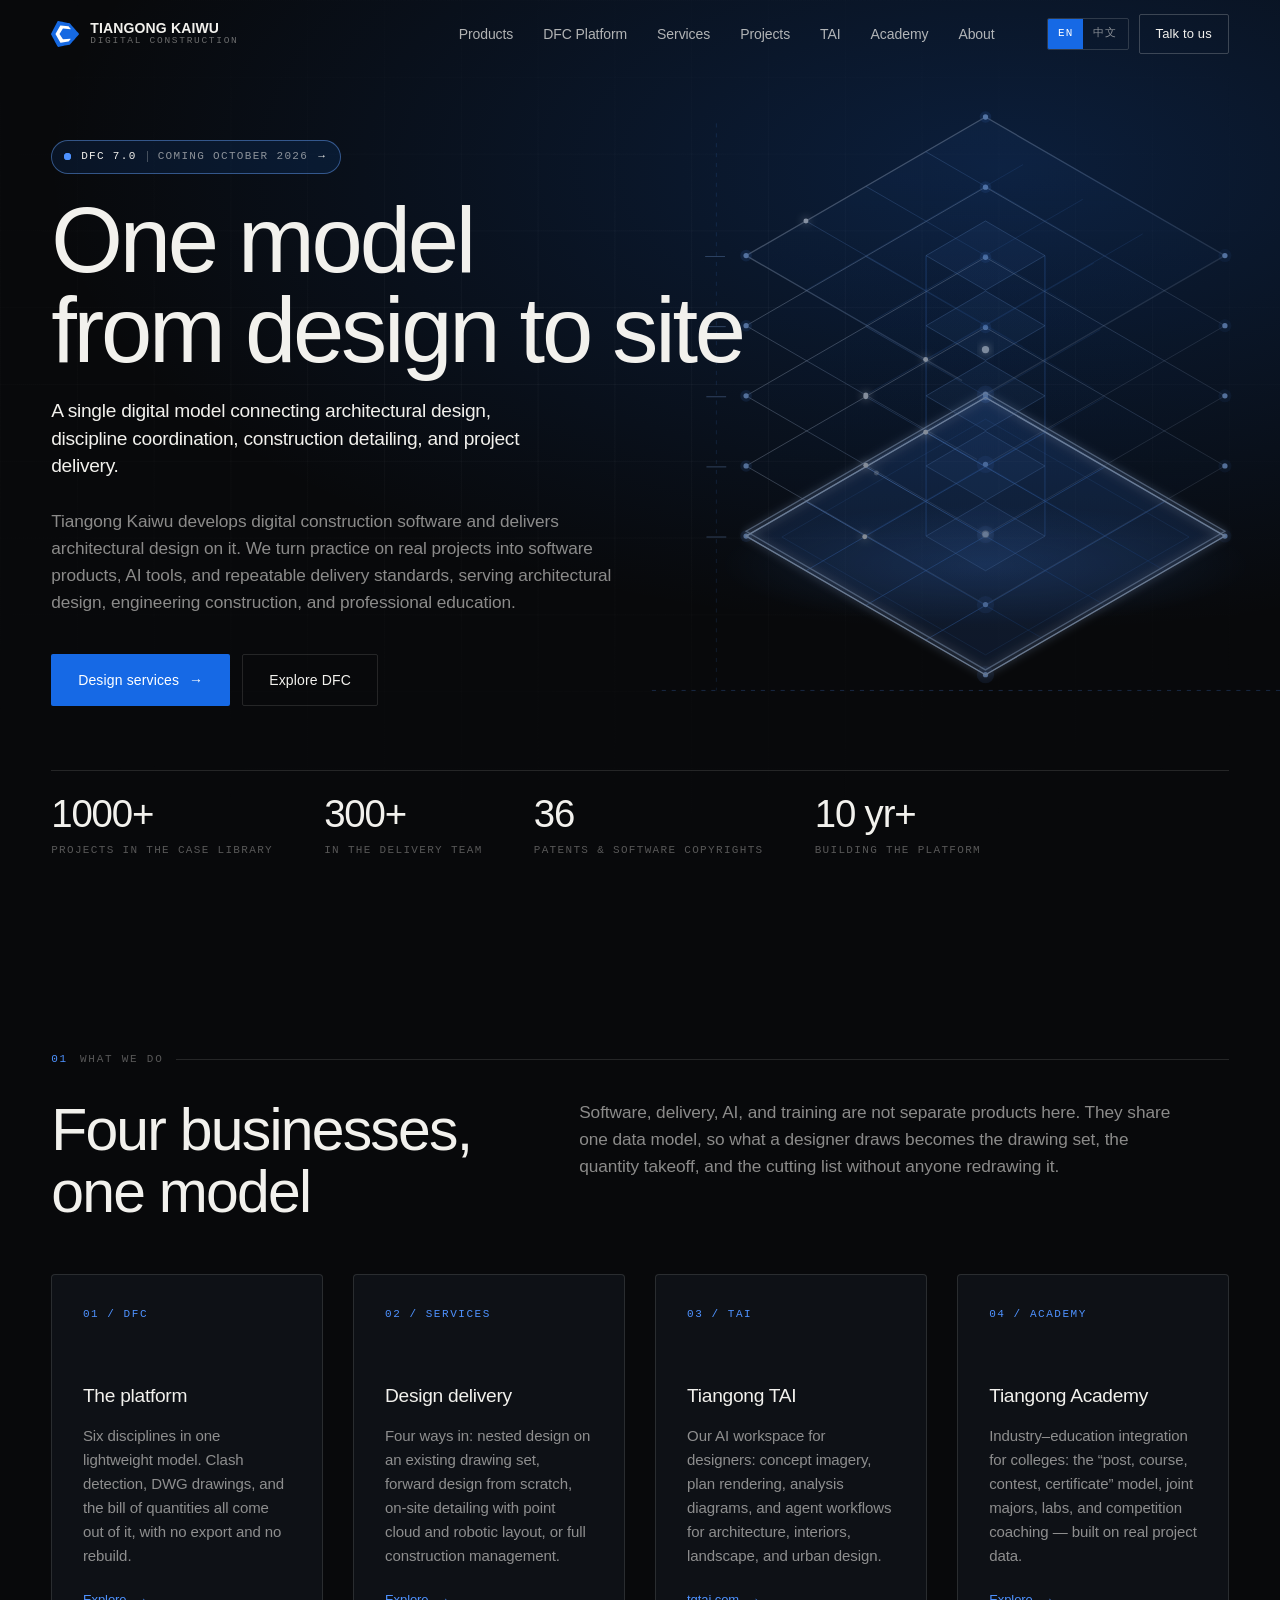
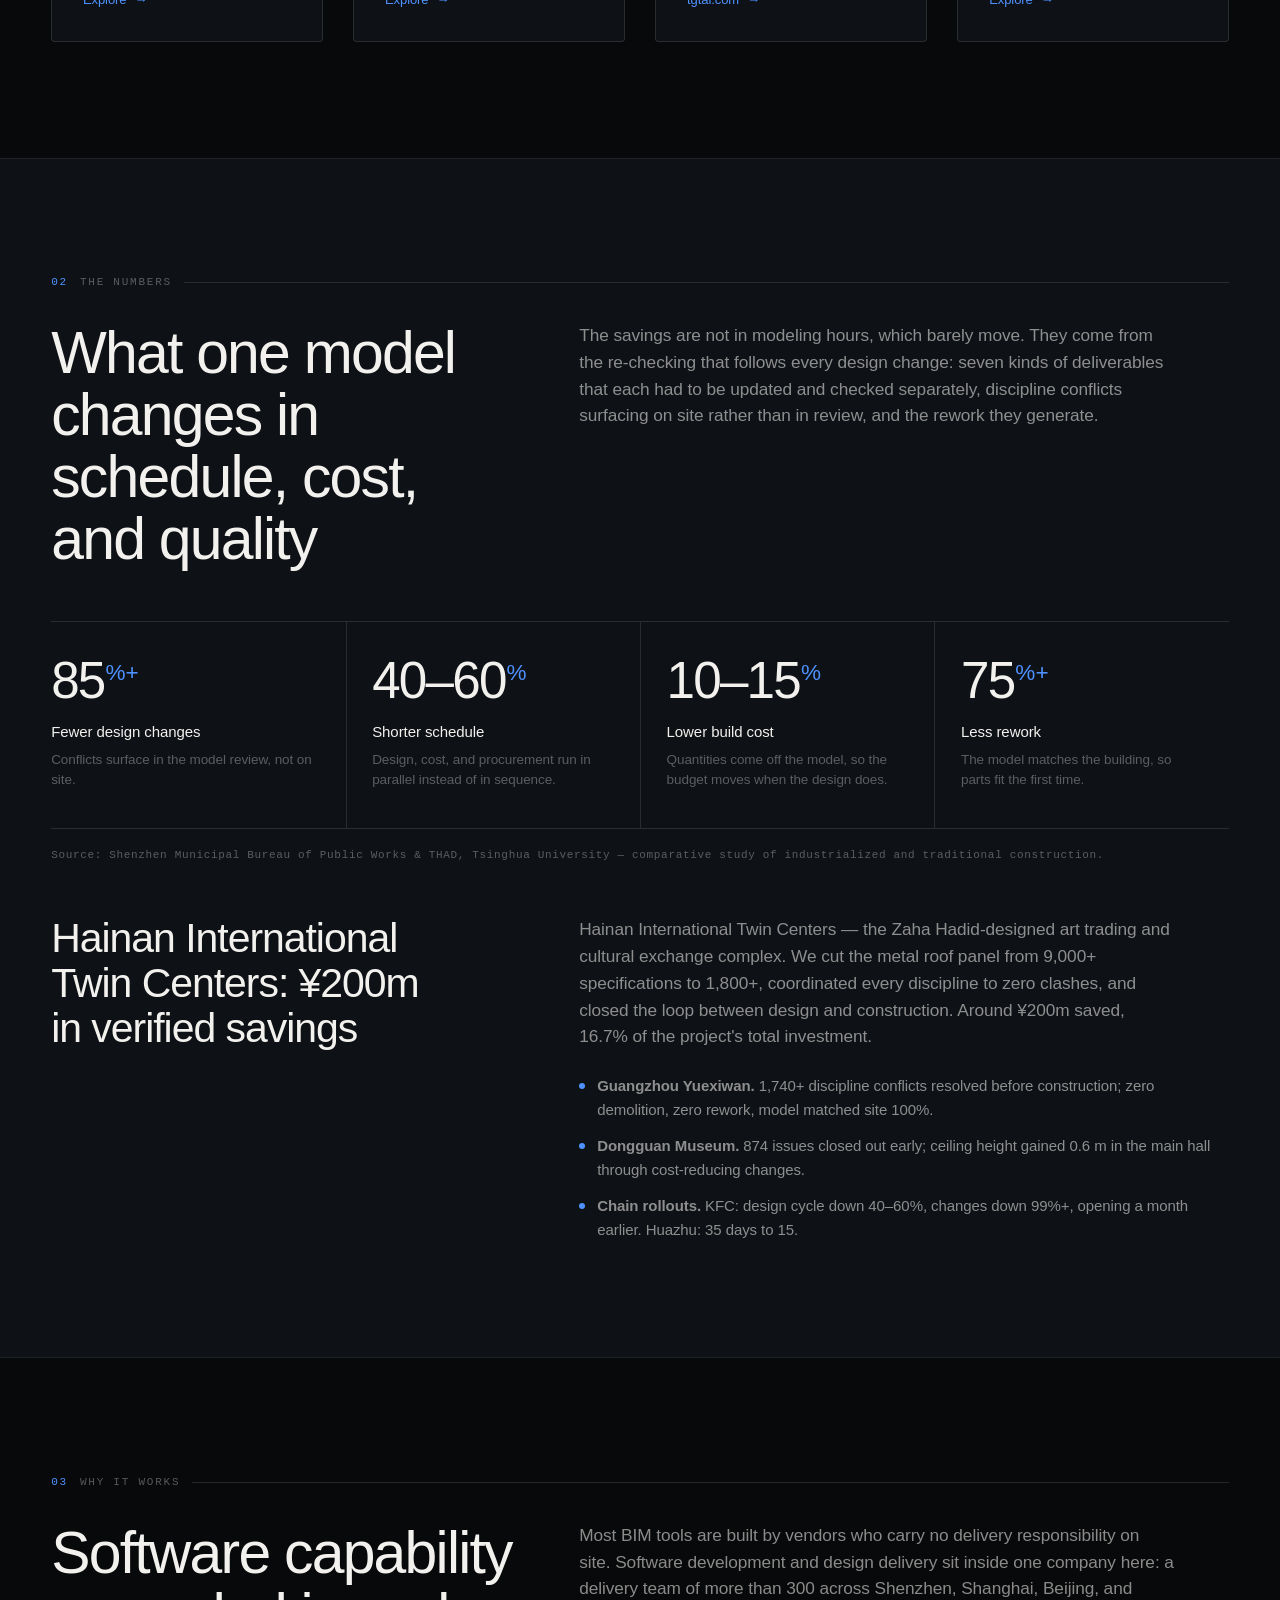
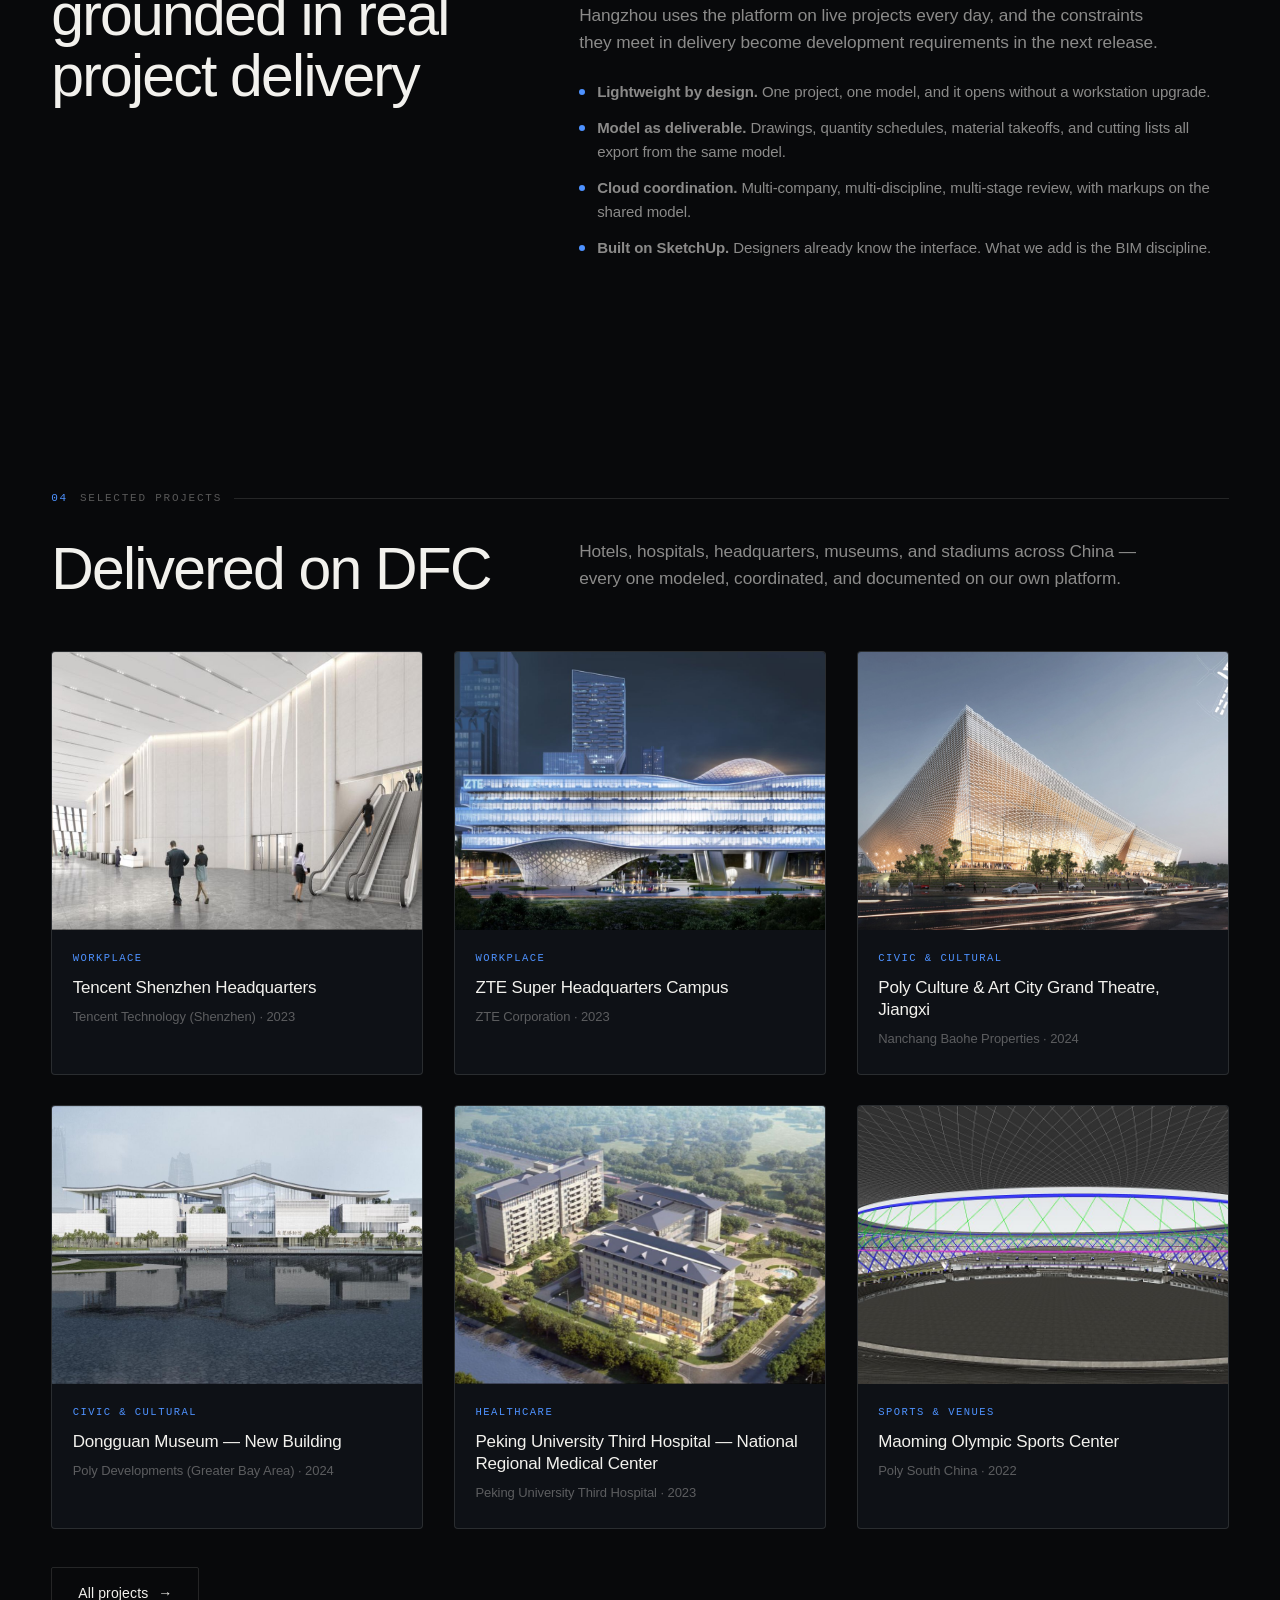
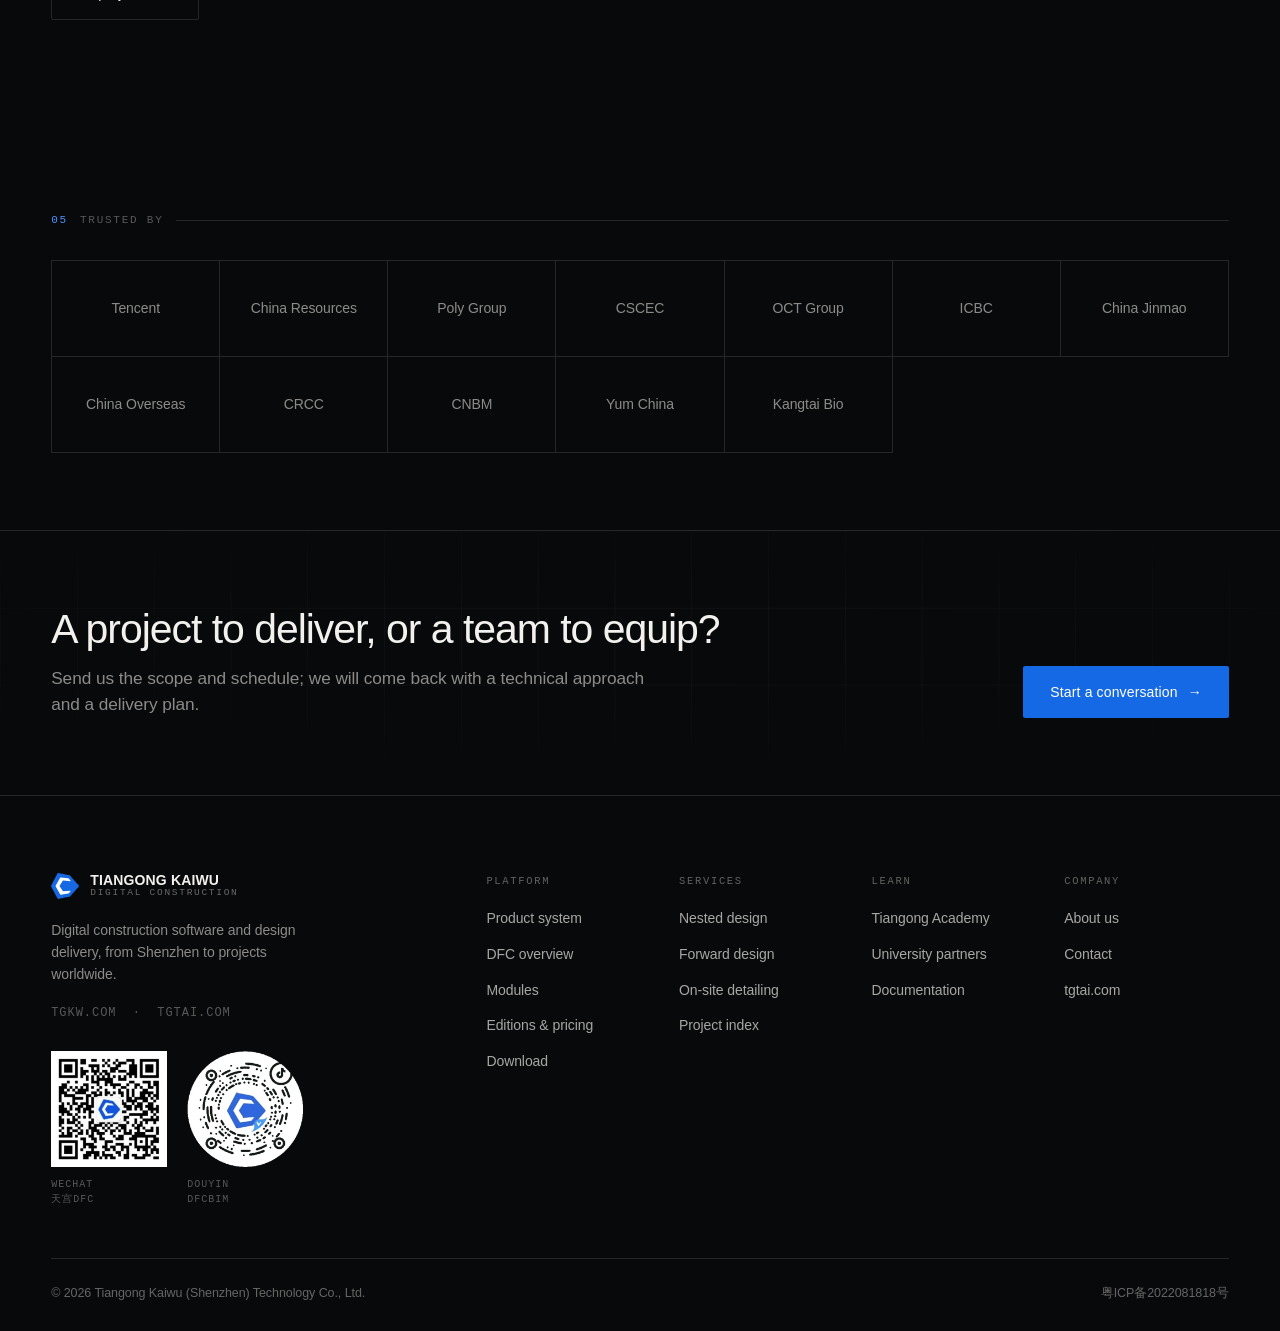
==== commit 89bed03a: "全站团队规模统一为 300+ 首页首屏已改为 300+，但 about 数据条、services 与 index 的正文、以及两处 meta description 仍写 300，同一个数字在站内不一" ====
--- a/index.html
+++ b/index.html
@@ -4,7 +4,7 @@
 <meta charset="UTF-8">
 <meta name="viewport" content="width=device-width, initial-scale=1">
 <title>Tiangong Kaiwu — Digital Construction Software &amp; Design Delivery</title>
-<meta name="description" content="Tiangong Kaiwu builds DFC, a digital construction platform, and delivers BIM design on it with a 300-strong team: one model from concept to site, cutting design changes by 85% and rework by 75% across 1000+ benchmark projects.">
+<meta name="description" content="Tiangong Kaiwu builds DFC, a digital construction platform, and delivers BIM design on it with a team of more than 300: one model from concept to site, cutting design changes by 85% and rework by 75% across 1000+ benchmark projects.">
 <link rel="icon" href="assets/img/tgkw-logo.svg" type="image/svg+xml">
 <link rel="icon" href="assets/img/favicon-180.png" sizes="180x180">
 <link rel="apple-touch-icon" href="assets/img/favicon-180.png">
@@ -213,8 +213,8 @@
         </h2>
         <div>
           <p class="lede reveal" data-delay="60">
-            <span data-lang="en">Most BIM tools are built by vendors who carry no delivery responsibility on site. Software development and design delivery sit inside one company here: a 300-strong delivery team across Shenzhen, Shanghai, Beijing, and Hangzhou uses the platform on live projects every day, and the constraints they meet in delivery become development requirements in the next release.</span>
-            <span data-lang="zh">多数 BIM 工具的研发方并不承担工程交付责任。我们的软件研发与设计交付在同一家公司内完成：300 人的实施落地团队分布于深圳、上海、北京、杭州，每日在真实项目中使用该平台，交付过程中暴露的问题直接进入下一版本的开发需求。</span>
+            <span data-lang="en">Most BIM tools are built by vendors who carry no delivery responsibility on site. Software development and design delivery sit inside one company here: a delivery team of more than 300 across Shenzhen, Shanghai, Beijing, and Hangzhou uses the platform on live projects every day, and the constraints they meet in delivery become development requirements in the next release.</span>
+            <span data-lang="zh">多数 BIM 工具的研发方并不承担工程交付责任。我们的软件研发与设计交付在同一家公司内完成：300 余人的实施落地团队分布于深圳、上海、北京、杭州，每日在真实项目中使用该平台，交付过程中暴露的问题直接进入下一版本的开发需求。</span>
           </p>
           <ul class="checks reveal" data-delay="120">
             <li><span data-lang="en"><strong>Lightweight by design.</strong> One project, one model, and it opens without a workstation upgrade.</span>
